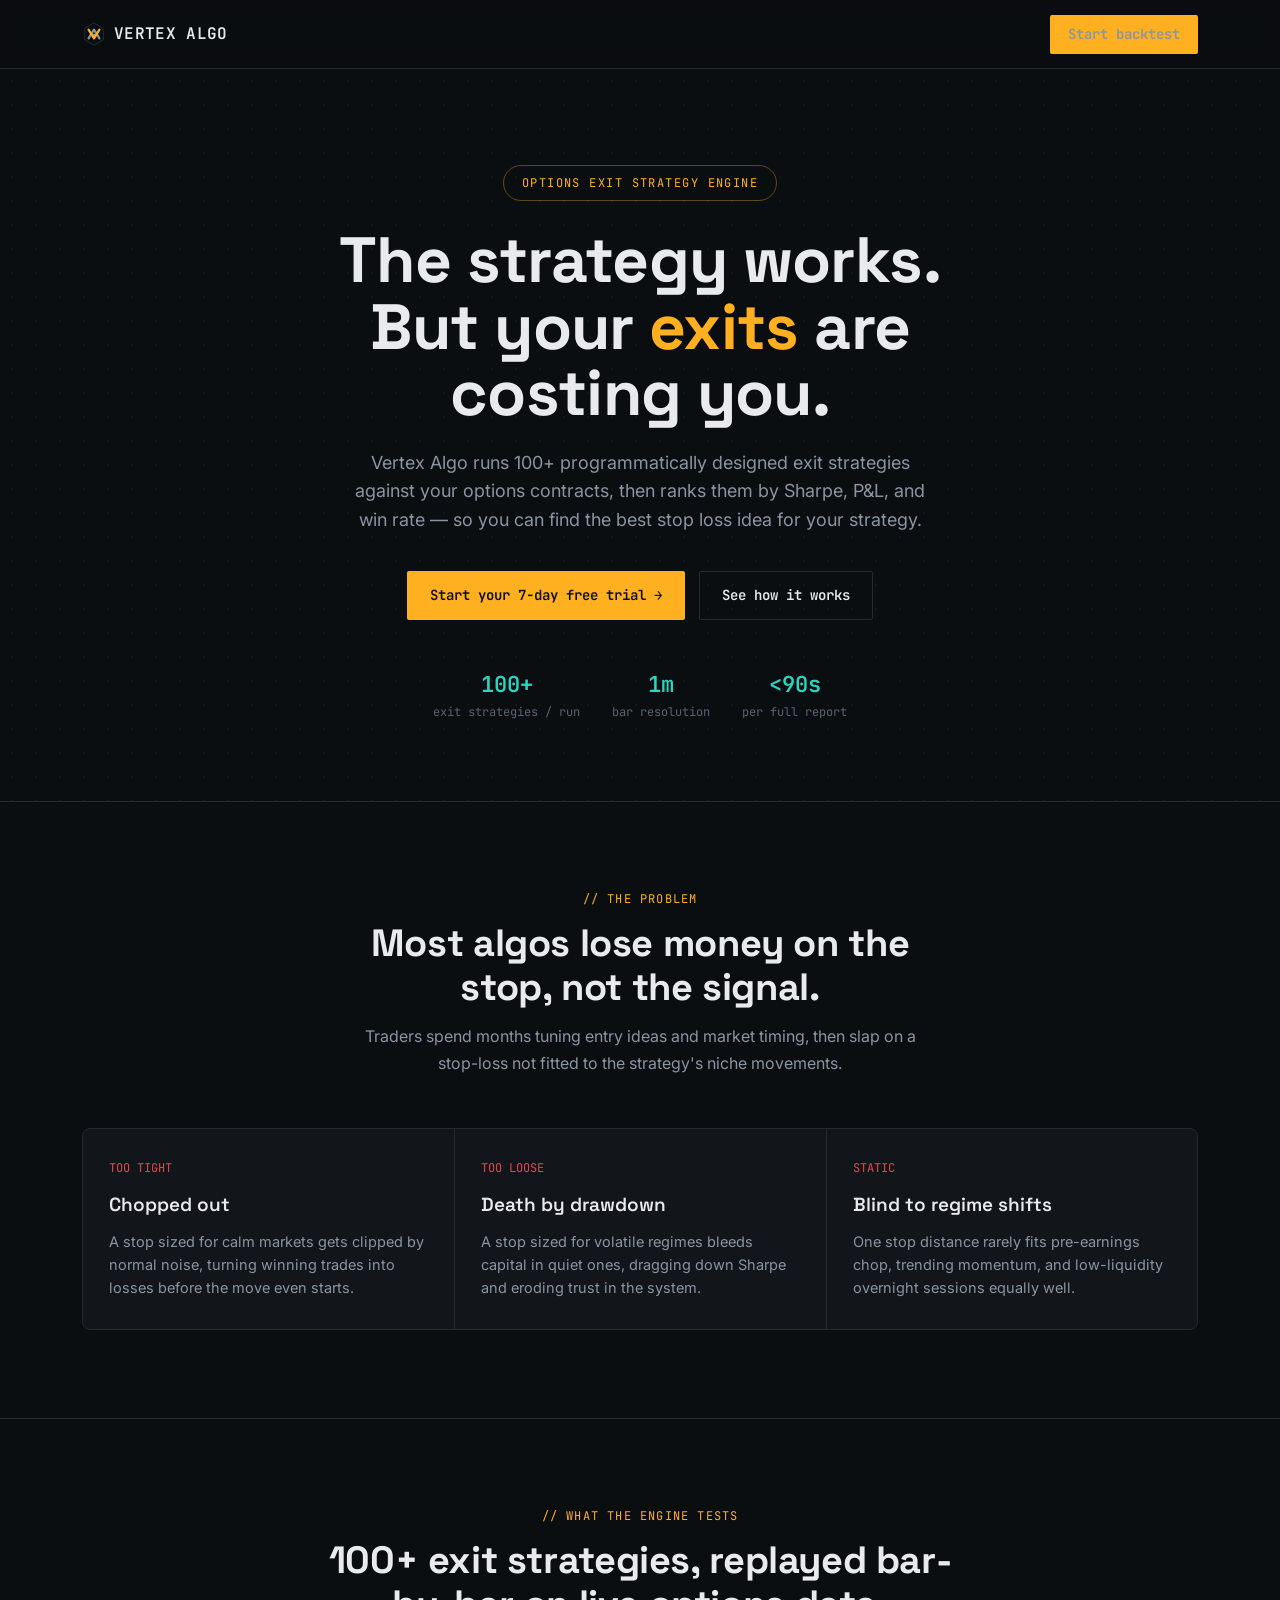
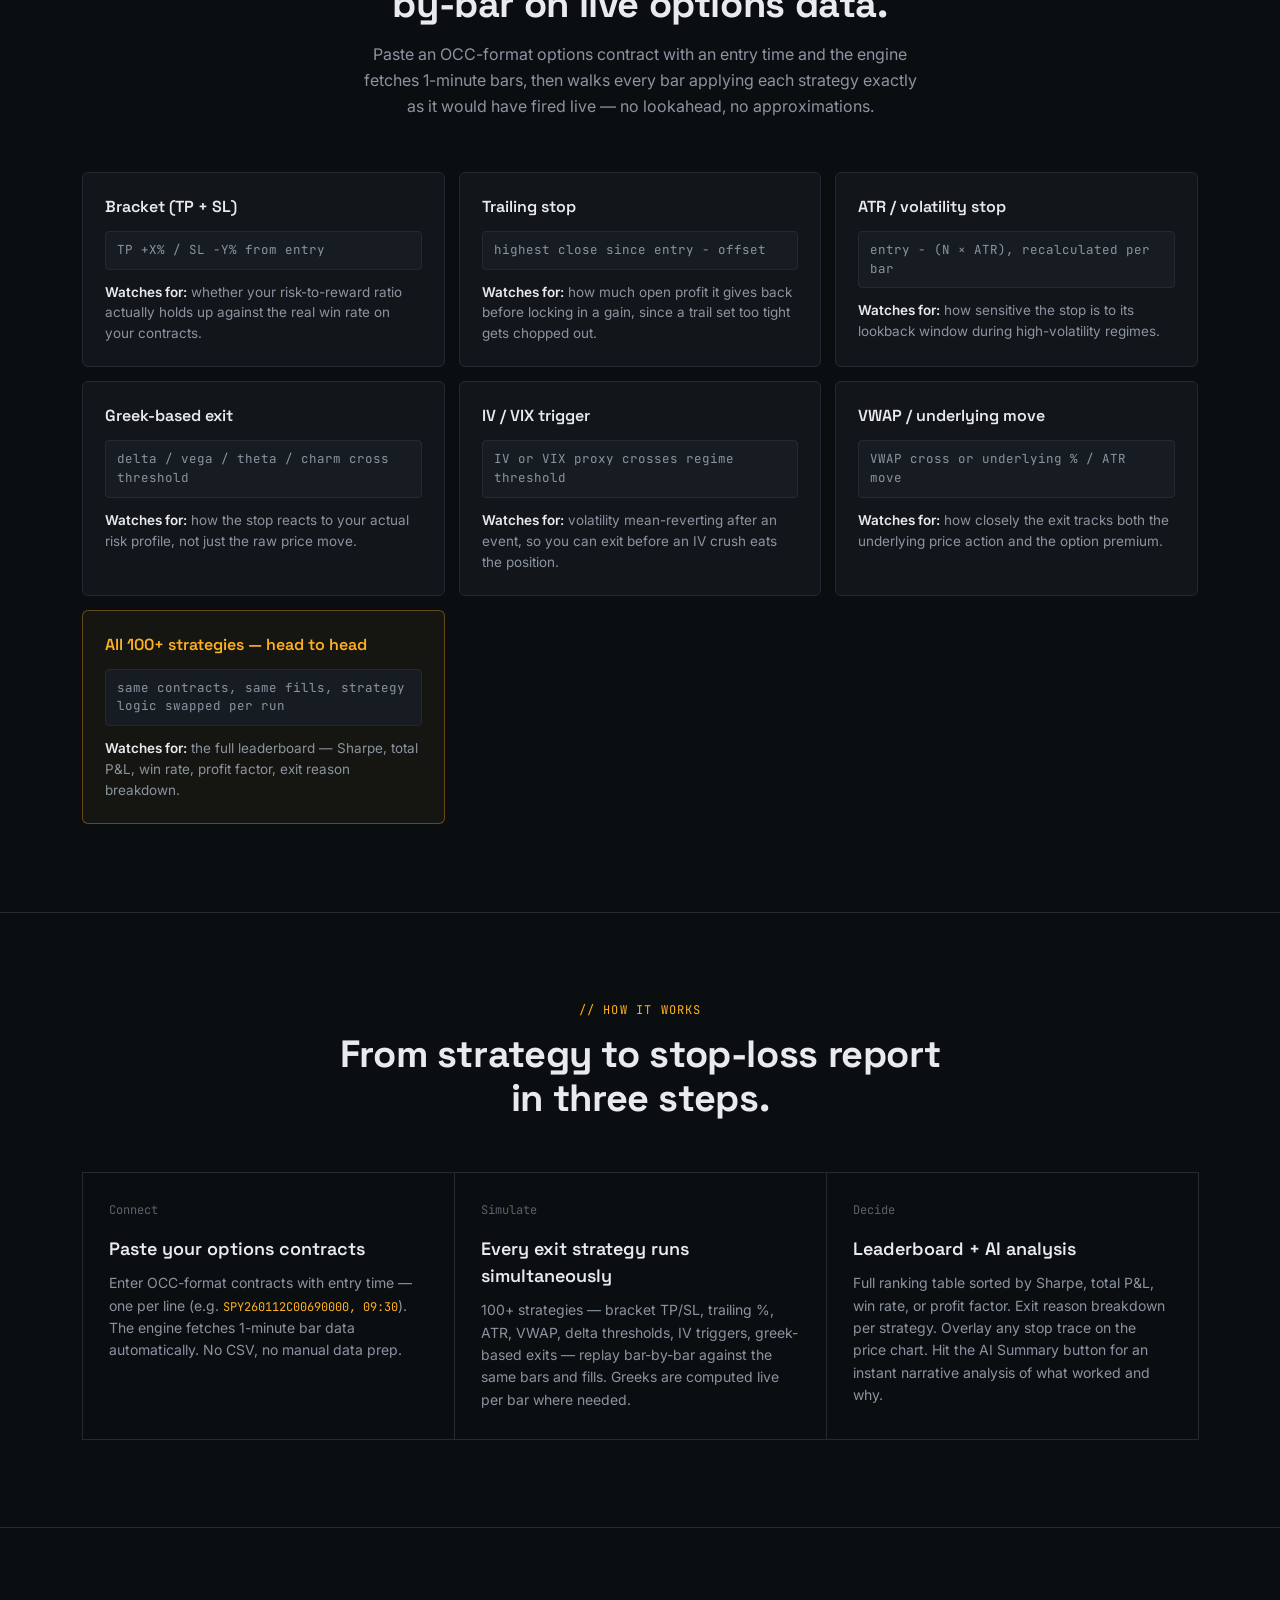
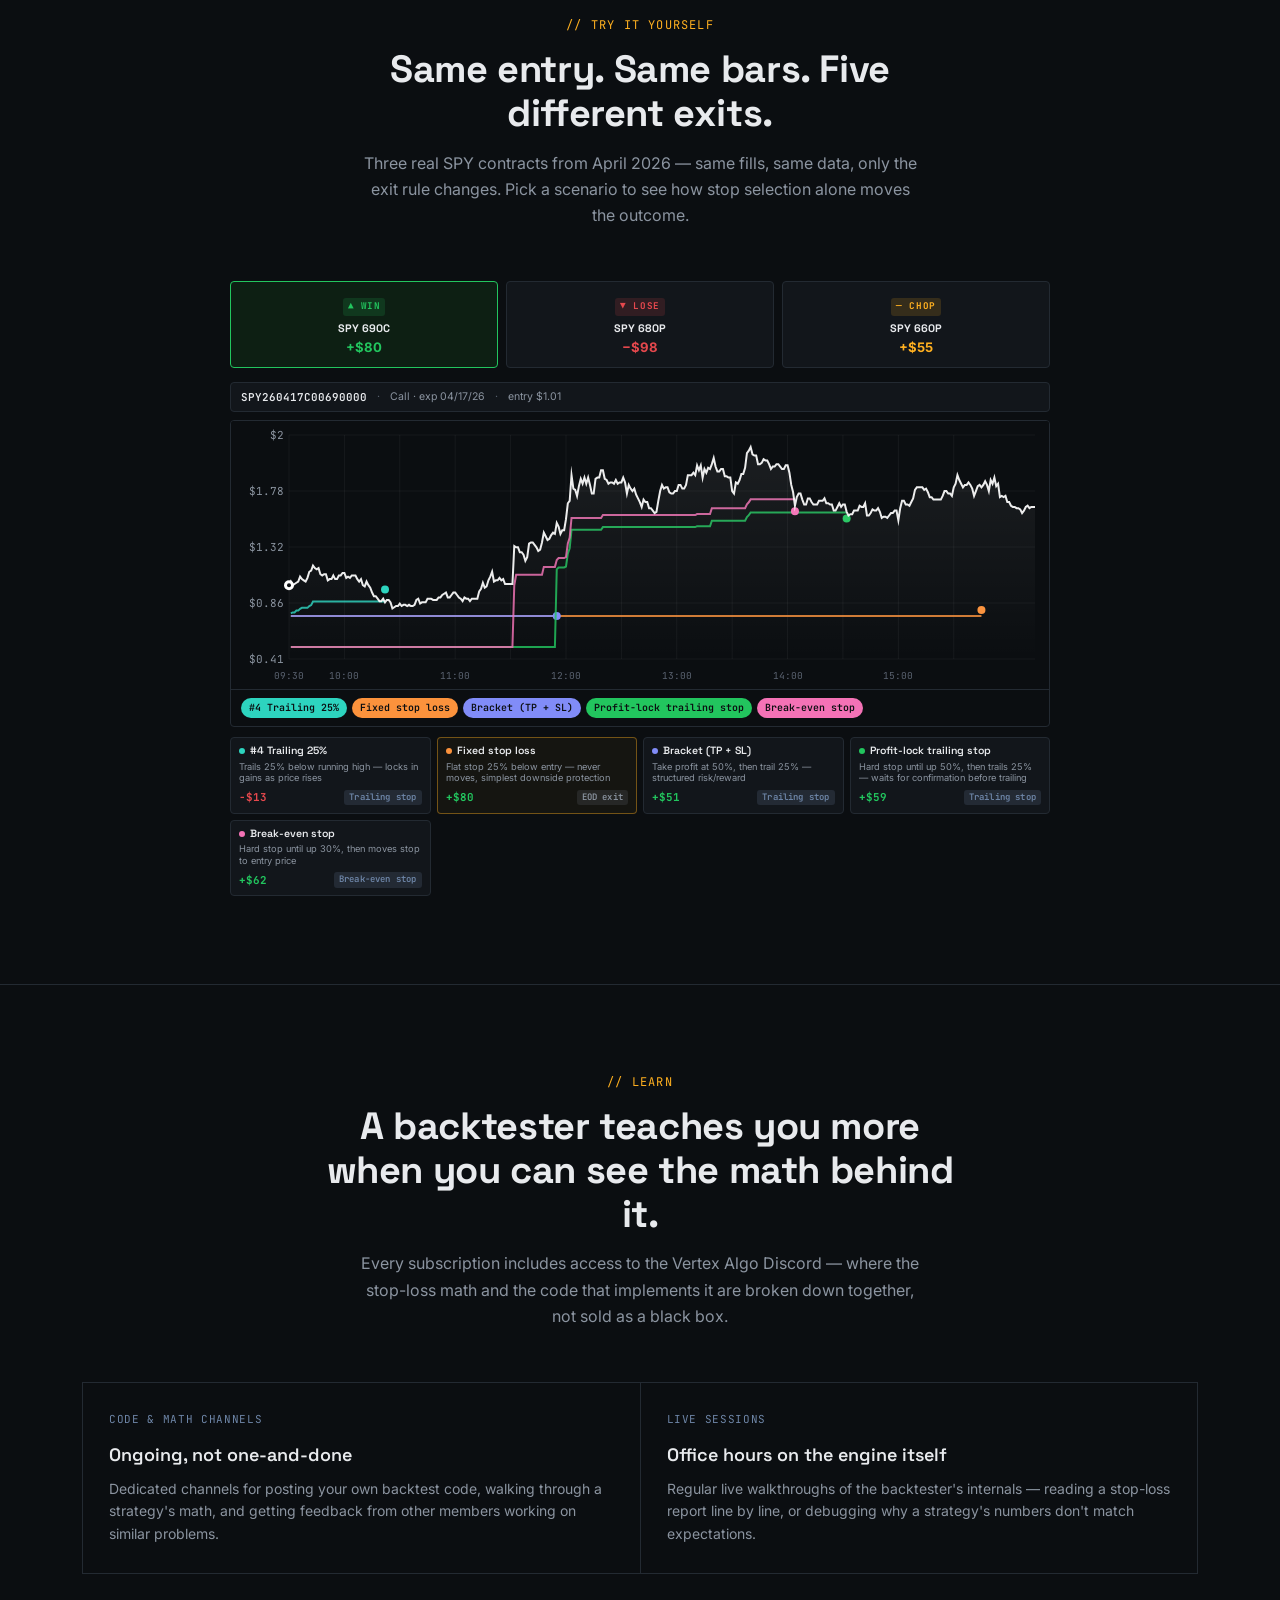
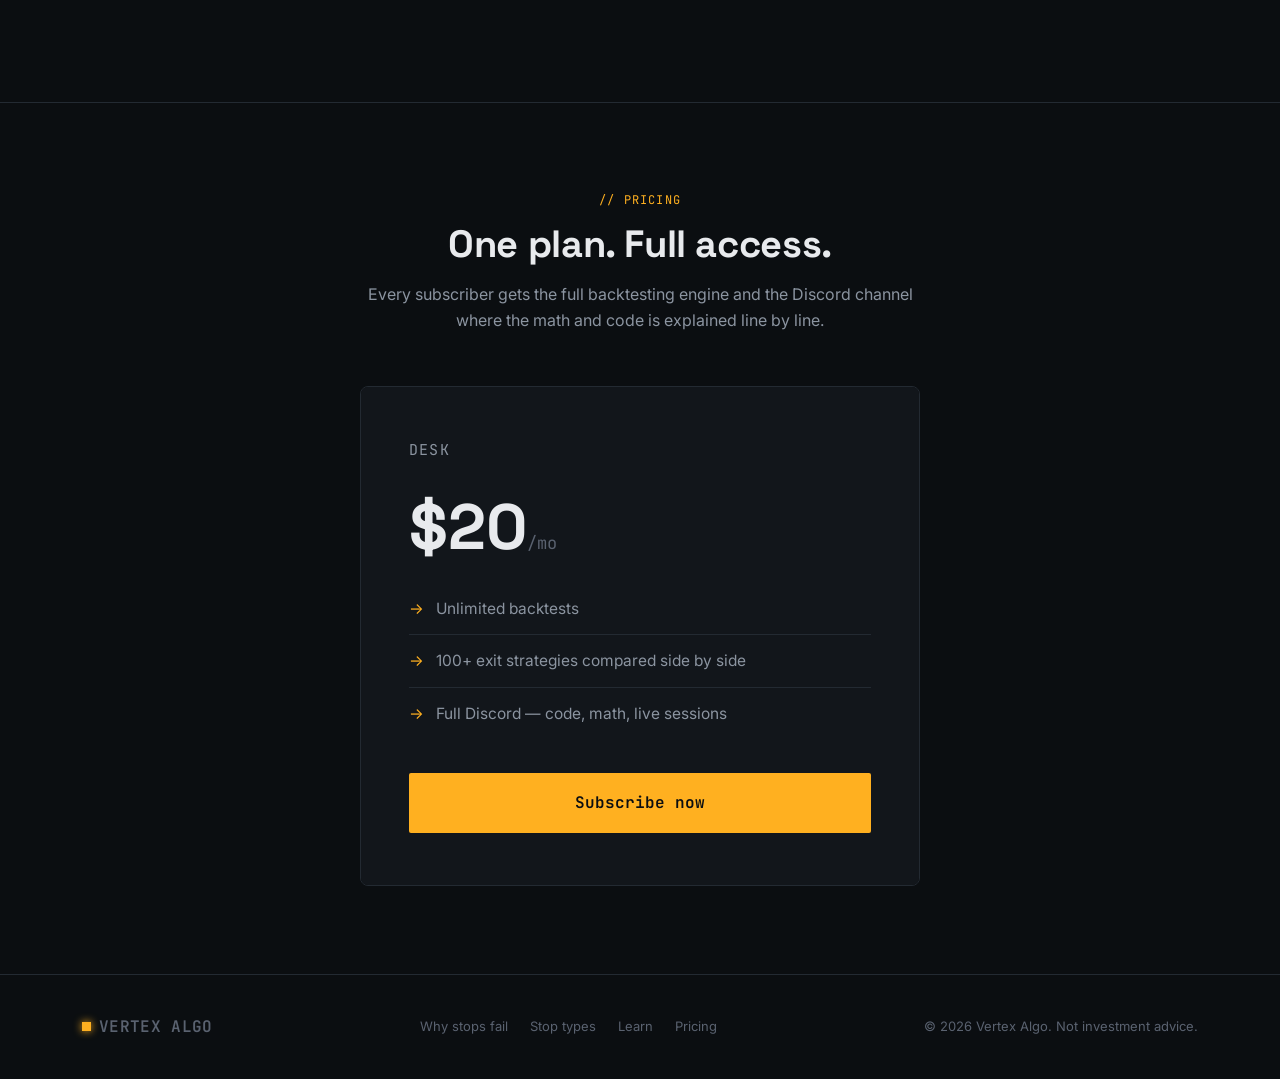
==== index.html @ 631be666 "Center hero and section heads, rework problem/stops/pricing to match new design Hero drops the side-" ====
<!DOCTYPE html>
<html lang="en">
<head>
<meta charset="UTF-8">
<meta name="viewport" content="width=device-width, initial-scale=1.0">
<title>Vertex Algo — Options exit strategy backtester</title>
<link rel="stylesheet" href="/product-page.css">
<link rel="stylesheet" href="/demo.css">
</head>
<body>

<div id="checkoutSuccessBanner"></div>

<nav>
  <div class="wrap">
    <div class="logo">
      <svg class="logo-mark" viewBox="0 0 220 220" xmlns="http://www.w3.org/2000/svg" aria-hidden="true">
        <polygon points="110,8 195,58 195,162 110,212 25,162 25,58" fill="none" stroke="var(--line)" stroke-width="10"/>
        <g stroke-linecap="round" stroke-linejoin="round" fill="none">
          <polyline points="60,150 110,70 160,150" stroke="var(--text-dim)" stroke-width="20"/>
          <line x1="82" y1="118" x2="138" y2="118" stroke="var(--text-dim)" stroke-width="20"/>
          <polyline points="60,70 110,150 160,70" stroke="var(--amber)" stroke-width="20"/>
        </g>
      </svg>
      VERTEX ALGO
    </div>
    <div class="nav-links">
      <a class="nav-cta" href="#pricing">Start backtest</a>
    </div>
  </div>
</nav>

<header class="hero">
  <div class="wrap hero-grid">
    <div class="eyebrow">Options exit strategy engine</div>
    <h1>The strategy works.<br>But your <em>exits</em> are costing you.</h1>
    <p class="hero-sub">Vertex Algo runs 100+ programmatically designed exit strategies against your options contracts, then ranks them by Sharpe, P&L, and win rate — so you can find the best stop loss idea for your strategy.</p>
    <div class="hero-actions">
      <a href="#pricing" class="btn btn-primary">Start your 7-day free trial →</a>
      <a href="#how" class="btn btn-ghost">See how it works</a>
    </div>
    <div class="hero-meta">
      <div><div class="num">100+</div><div class="lbl">exit strategies / run</div></div>
      <div><div class="num">1m</div><div class="lbl">bar resolution</div></div>
      <div><div class="num">&lt;90s</div><div class="lbl">per full report</div></div>
    </div>
  </div>
</header>

<section id="problem">
  <div class="wrap">
    <div class="section-head">
      <div class="section-tag">// The problem</div>
      <h2>Most algos lose money on the stop, not the signal.</h2>
      <p class="section-sub">Traders spend months tuning entry ideas and market timing, then slap on a stop-loss not fitted to the strategy's niche movements.</p>
    </div>
    <div class="problem-grid">
      <div class="problem-card">
        <div class="tag">TOO TIGHT</div>
        <h3>Chopped out</h3>
        <p>A stop sized for calm markets gets clipped by normal noise, turning winning trades into losses before the move even starts.</p>
      </div>
      <div class="problem-card">
        <div class="tag">TOO LOOSE</div>
        <h3>Death by drawdown</h3>
        <p>A stop sized for volatile regimes bleeds capital in quiet ones, dragging down Sharpe and eroding trust in the system.</p>
      </div>
      <div class="problem-card">
        <div class="tag">STATIC</div>
        <h3>Blind to regime shifts</h3>
        <p>One stop distance rarely fits pre-earnings chop, trending momentum, and low-liquidity overnight sessions equally well.</p>
      </div>
    </div>
  </div>
</section>

<section id="stops">
  <div class="wrap">
    <div class="section-head">
      <div class="section-tag">// What the engine tests</div>
      <h2>100+ exit strategies, replayed bar-by-bar on live options data.</h2>
      <p class="section-sub">Paste an OCC-format options contract with an entry time and the engine fetches 1-minute bars, then walks every bar applying each strategy exactly as it would have fired live — no lookahead, no approximations.</p>
    </div>

    <div class="stopfam-grid">
      <div class="stopfam-card">
        <div class="top"><h3>Bracket (TP + SL)</h3></div>
        <div class="formula">TP +X% / SL −Y% from entry</div>
        <p class="watch"><strong>Watches for:</strong> whether your risk-to-reward ratio actually holds up against the real win rate on your contracts.</p>
      </div>
      <div class="stopfam-card">
        <div class="top"><h3>Trailing stop</h3></div>
        <div class="formula">highest close since entry − offset</div>
        <p class="watch"><strong>Watches for:</strong> how much open profit it gives back before locking in a gain, since a trail set too tight gets chopped out.</p>
      </div>
      <div class="stopfam-card">
        <div class="top"><h3>ATR / volatility stop</h3></div>
        <div class="formula">entry − (N × ATR), recalculated per bar</div>
        <p class="watch"><strong>Watches for:</strong> how sensitive the stop is to its lookback window during high-volatility regimes.</p>
      </div>
      <div class="stopfam-card">
        <div class="top"><h3>Greek-based exit</h3></div>
        <div class="formula">delta / vega / theta / charm cross threshold</div>
        <p class="watch"><strong>Watches for:</strong> how the stop reacts to your actual risk profile, not just the raw price move.</p>
      </div>
      <div class="stopfam-card">
        <div class="top"><h3>IV / VIX trigger</h3></div>
        <div class="formula">IV or VIX proxy crosses regime threshold</div>
        <p class="watch"><strong>Watches for:</strong> volatility mean-reverting after an event, so you can exit before an IV crush eats the position.</p>
      </div>
      <div class="stopfam-card">
        <div class="top"><h3>VWAP / underlying move</h3></div>
        <div class="formula">VWAP cross or underlying % / ATR move</div>
        <p class="watch"><strong>Watches for:</strong> how closely the exit tracks both the underlying price action and the option premium.</p>
      </div>
      <div class="stopfam-card highlight">
        <div class="top"><h3>All 100+ strategies — head to head</h3></div>
        <div class="formula">same contracts, same fills, strategy logic swapped per run</div>
        <p class="watch"><strong>Watches for:</strong> the full leaderboard — Sharpe, total P&amp;L, win rate, profit factor, exit reason breakdown.</p>
      </div>
    </div>
  </div>
</section>

<section id="how">
  <div class="wrap">
    <div class="section-head">
      <div class="section-tag">// How it works</div>
      <h2>From strategy to stop-loss report in three steps.</h2>
    </div>
    <div class="flow">
      <div class="flow-step">
        <div class="idx">Connect</div>
        <h3>Paste your options contracts</h3>
        <p>Enter OCC-format contracts with entry time — one per line (e.g. <code style="font-family:var(--font-mono);font-size:12px;color:var(--amber)">SPY260112C00690000, 09:30</code>). The engine fetches 1-minute bar data automatically. No CSV, no manual data prep.</p>
      </div>
      <div class="flow-step">
        <div class="idx">Simulate</div>
        <h3>Every exit strategy runs simultaneously</h3>
        <p>100+ strategies — bracket TP/SL, trailing %, ATR, VWAP, delta thresholds, IV triggers, greek-based exits — replay bar-by-bar against the same bars and fills. Greeks are computed live per bar where needed.</p>
      </div>
      <div class="flow-step">
        <div class="idx">Decide</div>
        <h3>Leaderboard + AI analysis</h3>
        <p>Full ranking table sorted by Sharpe, total P&L, win rate, or profit factor. Exit reason breakdown per strategy. Overlay any stop trace on the price chart. Hit the AI Summary button for an instant narrative analysis of what worked and why.</p>
      </div>
    </div>
  </div>
</section>

<section id="proof">
  <div class="wrap">
    <div class="section-head">
      <div class="section-tag">// Try it yourself</div>
      <h2>Same entry. Same bars. Five different exits.</h2>
      <p class="section-sub">Three real SPY contracts from April 2026 — same fills, same data, only the exit rule changes. Pick a scenario to see how stop selection alone moves the outcome.</p>
    </div>

    <div class="tool-demo">
      <div class="sc-row">
        <div class="sc-card win active" onclick="setScenario('win')" id="sc_win">
          <div class="sc-badge win">▲ WIN</div>
          <div class="sc-ticker">SPY 690C</div>
          <div class="sc-pnl win">+$80</div>
        </div>
        <div class="sc-card lose" onclick="setScenario('lose')" id="sc_lose">
          <div class="sc-badge lose">▼ LOSE</div>
          <div class="sc-ticker">SPY 680P</div>
          <div class="sc-pnl lose">−$98</div>
        </div>
        <div class="sc-card chop" onclick="setScenario('chop')" id="sc_chop">
          <div class="sc-badge chop">─ CHOP</div>
          <div class="sc-ticker">SPY 660P</div>
          <div class="sc-pnl chop">+$55</div>
        </div>
      </div>

      <div class="contract-meta" id="contractMeta"></div>

      <div class="chart-wrapper">
        <canvas id="demoChart" height="200"></canvas>
        <div class="strat-toggles" id="stratToggles"></div>
      </div>

      <div class="strat-table" id="stratTable"></div>
    </div>
  </div>
</section>

<section id="learn">
  <div class="wrap">
    <div class="section-head">
      <div class="section-tag">// Learn</div>
      <h2>A backtester teaches you more when you can see the math behind it.</h2>
      <p class="section-sub">Every subscription includes access to the Vertex Algo Discord — where the stop-loss math and the code that implements it are broken down together, not sold as a black box.</p>
    </div>

    <div class="learn-grid">
      <div class="learn-card">
        <div class="tag">Code &amp; math channels</div>
        <h3>Ongoing, not one-and-done</h3>
        <p>Dedicated channels for posting your own backtest code, walking through a strategy's math, and getting feedback from other members working on similar problems.</p>
      </div>
      <div class="learn-card">
        <div class="tag">Live sessions</div>
        <h3>Office hours on the engine itself</h3>
        <p>Regular live walkthroughs of the backtester's internals — reading a stop-loss report line by line, or debugging why a strategy's numbers don't match expectations.</p>
      </div>
    </div>
  </div>
</section>

<section id="pricing">
  <div class="wrap">
    <div class="section-head">
      <div class="section-tag">// Pricing</div>
      <h2>One plan. Full access.</h2>
      <p class="section-sub">Every subscriber gets the full backtesting engine and the Discord channel where the math and code is explained line by line.</p>
    </div>
    <div class="pricing-grid">
      <div class="plan">
        <div class="plan-name">Desk</div>
        <div class="plan-price">$20<span>/mo</span></div>
        <ul class="plan-features">
          <li>Unlimited backtests</li>
          <li>100+ exit strategies compared side by side</li>
          <li>Full Discord — code, math, live sessions</li>
        </ul>
        <a href="#" class="btn btn-primary" onclick="startCheckout('desk', this); return false;">Subscribe now</a>
      </div>
    </div>
  </div>
</section>

<footer>
  <div class="wrap">
    <div class="logo"><span class="mark"></span>VERTEX ALGO</div>
    <div class="foot-links">
      <a href="#problem">Why stops fail</a>
      <a href="#stops">Stop types</a>
      <a href="#learn">Learn</a>
      <a href="#pricing">Pricing</a>
    </div>
    <div>© 2026 Vertex Algo. Not investment advice.</div>
  </div>
</footer>

<script src="/demo.js"></script>
<script src="/checkout.js"></script>
</body>
</html>
---- product-page.css ----
@import url('https://fonts.googleapis.com/css2?family=Space+Grotesk:wght@400;500;600;700&family=JetBrains+Mono:wght@400;500;600&family=Inter:wght@400;500;600&display=swap');

  :root{
    --ink:#0B0E11;
    --panel:#12161B;
    --panel-2:#171C22;
    --line:#232A32;
    --amber:#FFB020;
    --amber-dim:#7A5A1C;
    --teal:#2dd4bf;
    --red:#E5484D;
    --blue:#6E86A8;
    --text:#E8EAED;
    --text-dim:#8B94A0;
    --text-faint:#5A6270;
    --font-display:'Space Grotesk', sans-serif;
    --font-body:'Inter', sans-serif;
    --font-mono:'JetBrains Mono', monospace;
  }

  *{margin:0;padding:0;box-sizing:border-box;}

  html{scroll-behavior:smooth;}

  body{
    background:var(--ink);
    color:var(--text);
    font-family:var(--font-body);
    line-height:1.5;
    -webkit-font-smoothing:antialiased;
  }

  @media (prefers-reduced-motion: reduce){
    *{animation-duration:0.01ms !important; animation-iteration-count:1 !important; transition-duration:0.01ms !important; scroll-behavior:auto !important;}
  }

  a{color:inherit;text-decoration:none;}

  .wrap{max-width:1180px;margin:0 auto;padding:0 32px;}

  ::selection{background:var(--amber);color:var(--ink);}

  :focus-visible{outline:2px solid var(--amber);outline-offset:3px;}

  /* ---------- NAV ---------- */
  nav{
    position:sticky;top:0;z-index:50;
    background:rgba(11,14,17,0.85);
    backdrop-filter:blur(10px);
    border-bottom:1px solid var(--line);
  }
  nav .wrap{
    display:flex;align-items:center;justify-content:space-between;
    height:68px;
  }
  .logo{
    font-family:var(--font-mono);
    font-weight:600;
    font-size:16px;
    letter-spacing:0.02em;
    display:flex;align-items:center;gap:8px;
  }
  .logo .mark{
    width:9px;height:9px;background:var(--amber);
    box-shadow:0 0 8px var(--amber);
    display:inline-block;
  }
  .logo-mark{width:24px;height:24px;flex:none;display:block;}
  .nav-links{display:flex;gap:36px;align-items:center;}
  .nav-links a{
    font-size:14px;color:var(--text-dim);
    transition:color .15s ease;
  }
  .nav-links a:hover{color:var(--text);}
  .nav-cta{
    font-family:var(--font-mono);
    font-size:13px;
    color:var(--ink);
    background:var(--amber);
    padding:9px 18px;
    border-radius:2px;
    font-weight:600;
    transition:filter .15s ease;
  }
  .nav-cta:hover{filter:brightness(1.1);}
  .nav-toggle{display:none;}

  @media (max-width:820px){
    .nav-links a:not(.nav-cta){display:none;}
  }

  /* ---------- HERO ---------- */
  header.hero{
    padding:96px 0 80px;
    border-bottom:1px solid var(--line);
    position:relative;
    overflow:hidden;
    text-align:center;
    background-image:radial-gradient(rgba(255,255,255,0.035) 1px, transparent 1px);
    background-size:24px 24px;
  }
  .hero-grid{
    max-width:760px;
    margin:0 auto;
  }
  .eyebrow{
    font-family:var(--font-mono);
    font-size:12px;
    color:var(--amber);
    letter-spacing:0.12em;
    text-transform:uppercase;
    display:inline-flex;align-items:center;
    border:1px solid rgba(255,176,32,.35);
    border-radius:20px;
    padding:8px 18px;
    margin-bottom:26px;
  }
  h1{
    font-family:var(--font-display);
    font-weight:700;
    font-size:clamp(36px, 5.4vw, 64px);
    line-height:1.04;
    letter-spacing:-0.01em;
  }
  h1 em{
    font-style:normal;
    color:var(--amber);
  }
  .hero-sub{
    margin-top:22px;
    font-size:18px;
    color:var(--text-dim);
    max-width:52ch;
    line-height:1.6;
    margin-left:auto;margin-right:auto;
  }
  .hero-actions{
    margin-top:36px;
    display:flex;gap:14px;flex-wrap:wrap;
    justify-content:center;
  }
  .btn{
    font-family:var(--font-mono);
    font-size:14px;
    font-weight:600;
    padding:13px 22px;
    border-radius:2px;
    display:inline-flex;align-items:center;gap:8px;
    transition:all .15s ease;
    border:1px solid transparent;
  }
  .btn-primary{background:var(--amber);color:var(--ink);}
  .btn-primary:hover{filter:brightness(1.1);transform:translateY(-1px);}
  .btn-ghost{border-color:var(--line);color:var(--text);}
  .btn-ghost:hover{border-color:var(--text-faint);background:var(--panel);}

  .hero-meta{
    margin-top:48px;
    display:flex;gap:32px;flex-wrap:wrap;
    justify-content:center;
  }
  .hero-meta div{
    font-family:var(--font-mono);
  }
  .hero-meta .num{
    font-size:22px;font-weight:600;color:var(--teal);
  }
  .hero-meta .lbl{
    font-size:12px;color:var(--text-faint);margin-top:2px;
  }

  /* ---------- SECTION SCAFFOLD ---------- */
  section{padding:88px 0;border-bottom:1px solid var(--line);}
  .section-head{max-width:640px;margin:0 auto 52px;text-align:center;}
  .section-tag{
    font-family:var(--font-mono);font-size:12px;color:var(--amber);
    letter-spacing:0.1em;text-transform:uppercase;margin-bottom:14px;
  }
  h2{
    font-family:var(--font-display);
    font-size:clamp(26px,3.4vw,38px);
    font-weight:700;
    line-height:1.15;
    letter-spacing:-0.01em;
  }
  .section-sub{
    margin:14px auto 0;color:var(--text-dim);font-size:16px;line-height:1.65;max-width:56ch;
  }

  /* ---------- PROBLEM ---------- */
  .problem-grid{
    display:grid;grid-template-columns:1fr;
    border:1px solid var(--line);
    border-radius:8px;
    overflow:hidden;
    background:var(--panel);
  }
  @media(min-width:760px){.problem-grid{grid-template-columns:repeat(3,1fr);}}
  .problem-card{
    padding:30px 26px;
    border-top:1px solid var(--line);
  }
  .problem-card:first-child{border-top:none;}
  @media(min-width:760px){
    .problem-card{border-top:none;border-left:1px solid var(--line);}
    .problem-card:first-child{border-left:none;}
  }
  .problem-card .tag{
    font-family:var(--font-mono);font-size:12px;color:var(--red);margin-bottom:14px;
  }
  .problem-card h3{
    font-family:var(--font-display);font-size:19px;font-weight:600;margin-bottom:10px;
  }
  .problem-card p{color:var(--text-dim);font-size:14.5px;line-height:1.6;}

  /* ---------- STOP TYPES TABLE ---------- */
  .stop-table{
    border:1px solid var(--line);
    border-radius:4px;
    overflow:hidden;
    background:var(--panel);
  }
  .stop-row{
    display:grid;
    grid-template-columns:1.3fr 1fr 1fr 1fr;
    border-bottom:1px solid var(--line);
  }
  .stop-row:last-child{border-bottom:none;}
  .stop-row.head{
    background:var(--panel-2);
    font-family:var(--font-mono);
    font-size:11.5px;
    color:var(--text-faint);
    text-transform:uppercase;letter-spacing:0.06em;
  }
  .stop-row div{
    padding:18px 20px;
    font-size:14px;
    border-right:1px solid var(--line);
  }
  .stop-row div:last-child{border-right:none;}
  .stop-row.head div{padding:12px 20px;}
  .stop-row .name{
    font-weight:600;font-family:var(--font-display);font-size:15px;
    display:flex;align-items:center;gap:10px;
  }
  .stop-row .name .dot{width:7px;height:7px;flex:none;}
  .stop-row .val{color:var(--text-dim);font-family:var(--font-mono);font-size:13px;}
  .stop-row.highlight{background:rgba(255,176,32,0.045);}
  .stop-row.highlight .name{color:var(--amber);}
  .stop-row.highlight .name .dot{background:var(--amber);box-shadow:0 0 6px var(--amber);}

  @media(max-width:760px){
    .stop-row{grid-template-columns:1fr;}
    .stop-row div{border-right:none;border-bottom:1px solid var(--line);}
    .stop-row div:last-child{border-bottom:none;}
    .stop-row.head{display:none;}
    .stop-row div::before{
      content:attr(data-label);
      display:block;font-family:var(--font-mono);font-size:10.5px;
      color:var(--text-faint);margin-bottom:4px;text-transform:uppercase;
    }
  }

  /* ---------- STOP TYPES (card grid) ---------- */
  .stopfam-grid{display:grid;grid-template-columns:1fr;gap:14px;}
  @media(min-width:700px){.stopfam-grid{grid-template-columns:repeat(2,1fr);}}
  @media(min-width:1040px){.stopfam-grid{grid-template-columns:repeat(3,1fr);}}
  .stopfam-card{background:var(--panel);border:1px solid var(--line);border-radius:6px;padding:22px;}
  .stopfam-card.highlight{border-color:rgba(255,176,32,.35);background:rgba(255,176,32,.045);}
  .stopfam-card .top{margin-bottom:12px;}
  .stopfam-card h3{font-family:var(--font-display);font-size:16px;font-weight:600;}
  .stopfam-card .formula{font-family:var(--font-mono);font-size:12.5px;color:var(--text-dim);background:var(--panel-2);border:1px solid var(--line);border-radius:4px;padding:9px 11px;margin-bottom:12px;}
  .stopfam-card .watch{font-size:13.5px;color:var(--text-dim);line-height:1.55;}
  .stopfam-card .watch strong{color:var(--text);font-weight:600;}
  .stopfam-card.highlight h3{color:var(--amber);}

  /* ---------- HOW IT WORKS ---------- */
  .flow{
    display:grid;grid-template-columns:1fr;gap:0;
  }
  @media(min-width:860px){.flow{grid-template-columns:repeat(3,1fr);}}
  .flow-step{
    padding:28px 26px;
    border:1px solid var(--line);
    margin-bottom:-1px;margin-right:-1px;
    position:relative;
  }
  .flow-step .idx{
    font-family:var(--font-mono);font-size:12px;color:var(--text-faint);margin-bottom:16px;
  }
  .flow-step h3{
    font-family:var(--font-display);font-size:18px;font-weight:600;margin-bottom:10px;
  }
  .flow-step p{color:var(--text-dim);font-size:14px;line-height:1.6;}

  /* ---------- PROOF ---------- */
  #proof .tool-demo{margin-left:auto;margin-right:auto;}

  /* ---------- TERMINAL / PROOF ---------- */
  .terminal{
    background:var(--panel);
    border:1px solid var(--line);
    border-radius:4px;
    font-family:var(--font-mono);
    overflow:hidden;
  }
  .terminal-bar{
    background:var(--panel-2);
    padding:10px 16px;
    display:flex;align-items:center;gap:8px;
    border-bottom:1px solid var(--line);
    font-size:12px;color:var(--text-faint);
  }
  .terminal-bar .dots{display:flex;gap:6px;margin-right:8px;}
  .terminal-bar .dots span{width:8px;height:8px;border-radius:50%;background:var(--text-faint);opacity:.5;}
  .terminal-body{padding:24px;}
  .metric-grid{
    display:grid;grid-template-columns:repeat(2,1fr);gap:20px 32px;
  }
  @media(min-width:640px){.metric-grid{grid-template-columns:repeat(4,1fr);}}
  .metric{border-left:2px solid var(--line);padding-left:14px;}
  .metric.good{border-left-color:var(--amber);}
  .metric .m-label{font-size:11px;color:var(--text-faint);text-transform:uppercase;letter-spacing:0.06em;}
  .metric .m-val{font-size:22px;color:var(--text);margin-top:6px;font-weight:600;}
  .metric.good .m-val{color:var(--amber);}
  .metric .m-delta{font-size:12px;color:var(--text-dim);margin-top:4px;}

  /* ---------- LEARN / DISCORD ---------- */
  .learn-grid{
    display:grid;grid-template-columns:1fr;gap:1px;
    background:var(--line);border:1px solid var(--line);
    margin-bottom:40px;
  }
  @media(min-width:820px){.learn-grid{grid-template-columns:repeat(2,1fr);}}
  .learn-card{background:var(--ink);padding:28px 26px;}
  .learn-card .tag{
    font-family:var(--font-mono);font-size:11px;color:var(--blue);
    letter-spacing:0.06em;text-transform:uppercase;margin-bottom:14px;
  }
  .learn-card h3{font-family:var(--font-display);font-size:18px;font-weight:600;margin-bottom:10px;}
  .learn-card p{color:var(--text-dim);font-size:14px;line-height:1.6;}

  /* ---------- PRICING ---------- */

  .pricing-grid{
    display:grid;grid-template-columns:1fr;
    max-width:560px;margin:0 auto;
    border:1px solid var(--line);border-radius:8px;overflow:hidden;
  }
  .plan{
    background:var(--panel);padding:52px 48px;display:flex;flex-direction:column;
  }
  .plan-name{font-family:var(--font-mono);font-size:15px;color:var(--text-dim);text-transform:uppercase;letter-spacing:0.08em;}
  .plan-price{
    font-family:var(--font-display);font-size:64px;font-weight:700;margin:18px 0 8px;
  }
  .plan-price span{font-size:17px;color:var(--text-faint);font-family:var(--font-mono);font-weight:400;}
  .plan-features{list-style:none;margin-bottom:34px;flex:1;}
  .plan-features li{
    font-size:15.5px;color:var(--text-dim);padding:14px 0;border-top:1px solid var(--line);
    display:flex;gap:12px;
  }
  .plan-features li::before{content:'→';color:var(--amber);flex:none;}
  .plan-features li:first-child{border-top:none;}
  .plan .btn{justify-content:center;width:100%;font-size:16px;padding:17px 22px;}

  @media(max-width:600px){
    .plan{padding:40px 28px;}
    .plan-price{font-size:52px;}
  }

  footer{padding:40px 0;}
  footer .wrap{
    display:flex;flex-direction:column;gap:18px;
    font-size:13px;color:var(--text-faint);
  }
  @media(min-width:700px){
    footer .wrap{flex-direction:row;justify-content:space-between;align-items:center;}
  }
  footer .foot-links{display:flex;gap:22px;}
  footer .foot-links a:hover{color:var(--text-dim);}

  /* ---------- PHONE (iPhone-width) CENTERING ---------- */
  @media(max-width:480px){
    nav .wrap{justify-content:center;gap:24px;}

    .problem-card,.learn-card,.flow-step{text-align:center;}

    .plan{text-align:center;align-items:center;}
    .plan-features{align-self:stretch;text-align:left;}

    footer .wrap{align-items:center;text-align:center;}
    footer .foot-links{justify-content:center;}
  }
---- demo.css ----
/* ---------- LIVE DEMO (scoped under .tool-demo) ---------- */
.tool-demo{width:100%;max-width:820px;font-family:var(--font-body);}

.tool-demo .sc-row{display:grid;grid-template-columns:repeat(3,1fr);gap:8px;margin-bottom:14px}
.tool-demo .sc-card{background:var(--panel);border:1.5px solid var(--line);border-radius:4px;padding:9px 6px;cursor:pointer;transition:border-color .18s,background .18s;text-align:center;user-select:none}
.tool-demo .sc-card:hover{background:var(--panel-2)}
.tool-demo .sc-card.active.win{border-color:#22c55e;background:#0d1f13}
.tool-demo .sc-card.active.lose{border-color:var(--red);background:#1f1213}
.tool-demo .sc-card.active.chop{border-color:var(--amber);background:#1f1a0c}
.tool-demo .sc-badge{font-family:var(--font-mono);font-size:.58rem;font-weight:700;letter-spacing:.06em;padding:2px 5px;border-radius:3px;display:inline-block;margin-bottom:4px}
.tool-demo .sc-badge.win{background:rgba(34,197,94,.15);color:#22c55e}
.tool-demo .sc-badge.lose{background:rgba(229,72,77,.15);color:var(--red)}
.tool-demo .sc-badge.chop{background:rgba(255,176,32,.15);color:var(--amber)}
.tool-demo .sc-ticker{font-family:var(--font-display);font-size:.68rem;font-weight:700;color:var(--text);margin-bottom:2px;white-space:nowrap}
.tool-demo .sc-pnl{font-size:.82rem;font-weight:700}
.tool-demo .sc-pnl.win{color:#22c55e}.tool-demo .sc-pnl.lose{color:var(--red)}.tool-demo .sc-pnl.chop{color:var(--amber)}
.tool-demo .sc-tagline{display:none}

.tool-demo .contract-meta{display:flex;flex-wrap:wrap;gap:3px 10px;align-items:center;margin-bottom:8px;padding:6px 10px;background:var(--panel);border:1px solid var(--line);border-radius:4px;font-size:.66rem;color:var(--text-dim)}
.tool-demo .meta-occ{font-weight:600;color:var(--text);font-size:.68rem;font-family:var(--font-mono)}
.tool-demo .meta-sep{color:var(--text-faint)}
.tool-demo .meta-insight{display:none}

.tool-demo .chart-wrapper{background:var(--ink);border:1px solid var(--line);border-radius:4px;overflow:hidden;margin-bottom:10px}
.tool-demo canvas#demoChart{display:block;width:100%}
.tool-demo .strat-toggles{display:flex;flex-wrap:wrap;gap:5px;padding:8px 10px;border-top:1px solid var(--line)}
.tool-demo .strat-toggle{font-family:var(--font-mono);padding:2px 8px;border-radius:20px;border:1.5px solid var(--c);background:transparent;color:var(--c);font-size:.62rem;font-weight:600;cursor:pointer;transition:background .15s,color .15s;line-height:1.6}
.tool-demo .strat-toggle.active{background:var(--c);color:var(--ink)}
.tool-demo .strat-toggle:not(.active):hover{opacity:.75}

.tool-demo .strat-table{display:grid;grid-template-columns:repeat(2,1fr);gap:6px}
.tool-demo .strat-row{background:var(--panel);border:1px solid var(--line);border-radius:4px;padding:7px 8px;transition:border-color .15s}
.tool-demo .strat-row.best{border-color:rgba(255,176,32,.4);background:rgba(255,176,32,.045)}
.tool-demo .stop-head{display:flex;align-items:center;gap:5px;margin-bottom:3px}
.tool-demo .sdot{width:6px;height:6px;border-radius:50%;flex-shrink:0}
.tool-demo .sname{font-family:var(--font-display);font-size:.66rem;font-weight:600;color:var(--text);line-height:1.2}
.tool-demo .sdesc{font-size:.58rem;color:var(--text-dim);line-height:1.28;display:-webkit-box;-webkit-line-clamp:2;-webkit-box-orient:vertical;overflow:hidden;margin-bottom:5px}
.tool-demo .sright{display:flex;align-items:center;justify-content:space-between;gap:6px}
.tool-demo .spnl{font-family:var(--font-mono);font-size:.68rem;font-weight:700;white-space:nowrap}
.tool-demo .spnl.pos{color:#22c55e}.tool-demo .spnl.neg{color:var(--red)}.tool-demo .spnl.zero{color:var(--text-faint)}
.tool-demo .sexit-badge{font-family:var(--font-mono);display:inline-block;padding:1px 5px;border-radius:3px;font-size:.56rem;font-weight:600;letter-spacing:.02em;white-space:nowrap}
.tool-demo .sexit-badge.eod{background:rgba(139,148,160,.14);color:var(--text-dim)}
.tool-demo .sexit-badge.trailing_stop,.tool-demo .sexit-badge.break_even_stop{background:rgba(110,134,168,.18);color:var(--blue)}
.tool-demo .sexit-badge.hard_stop{background:rgba(229,72,77,.14);color:var(--red)}
.tool-demo .sexit-badge.profit_target{background:rgba(34,197,94,.14);color:#22c55e}

@media(min-width:640px){
  .tool-demo .strat-table{grid-template-columns:repeat(4,1fr)}
}

@media(max-width:540px){
  .tool-demo .strat-table{grid-template-columns:repeat(2,1fr)}
}
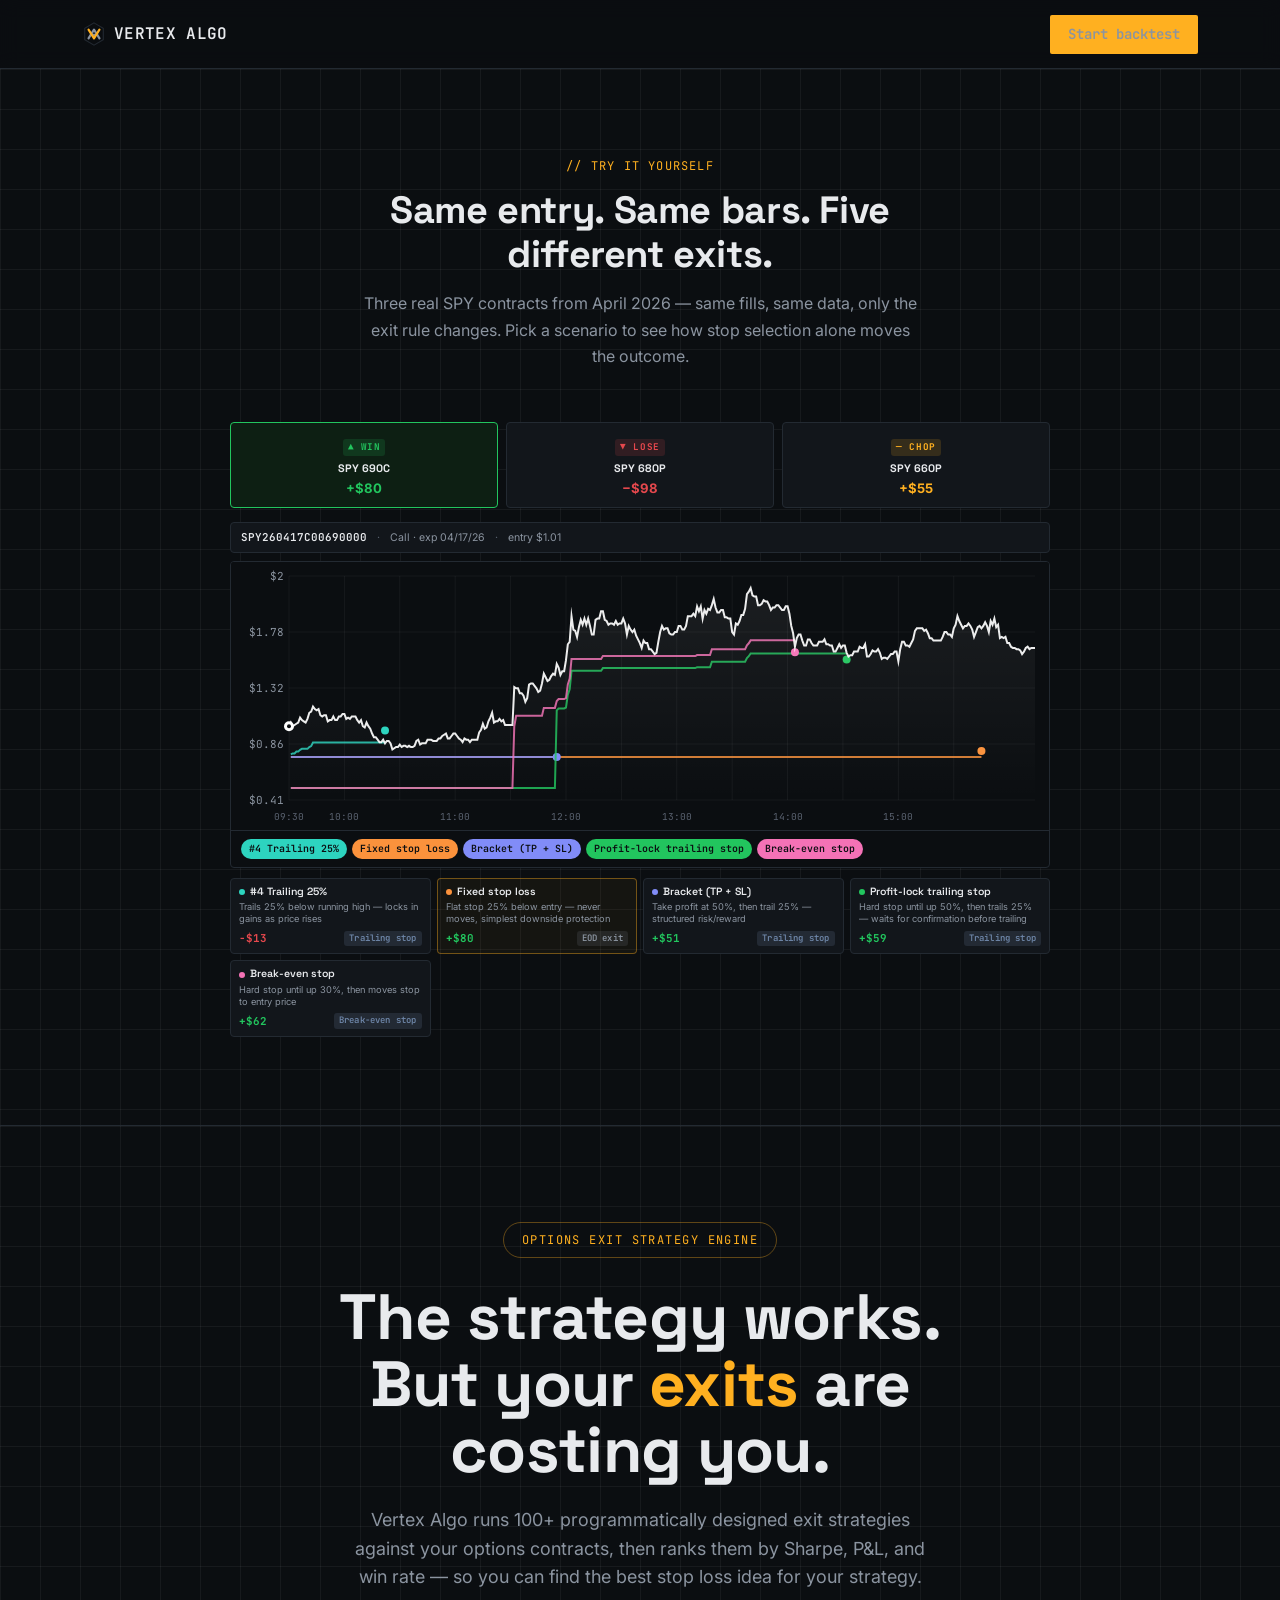
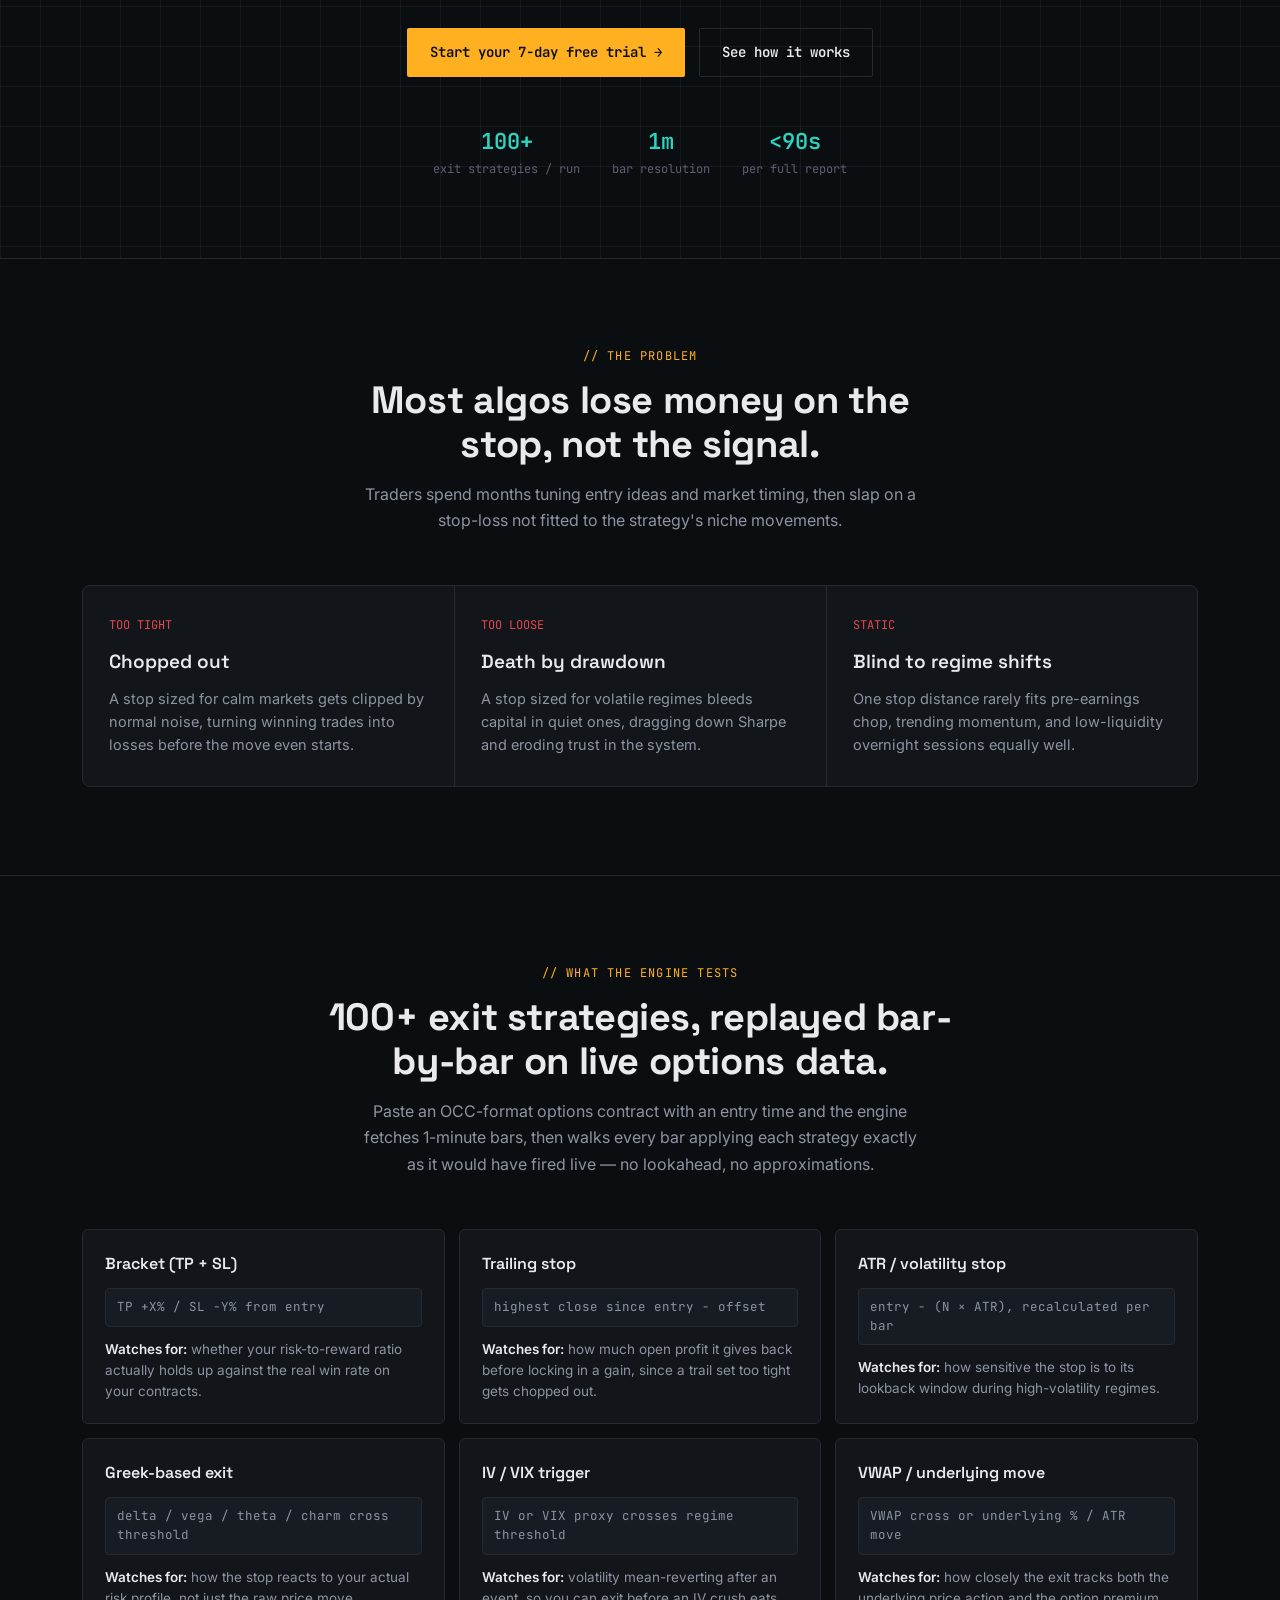
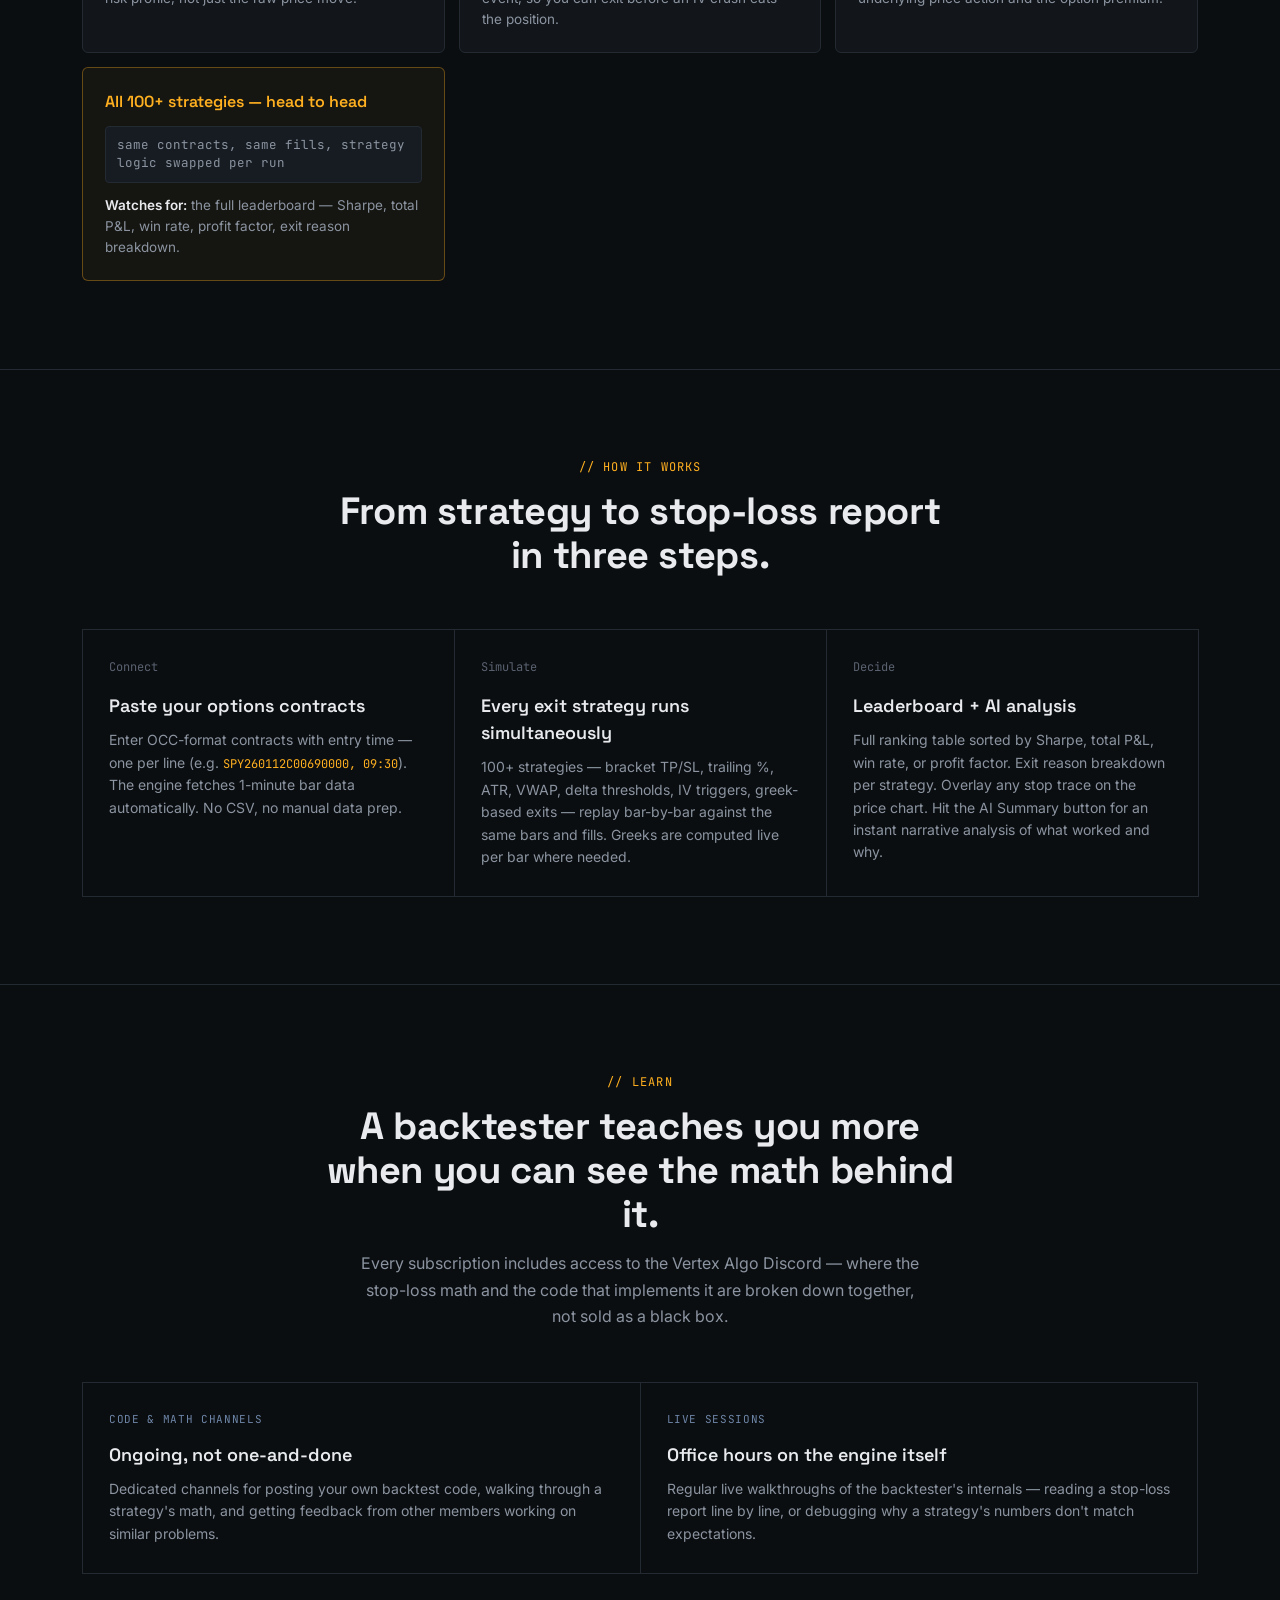
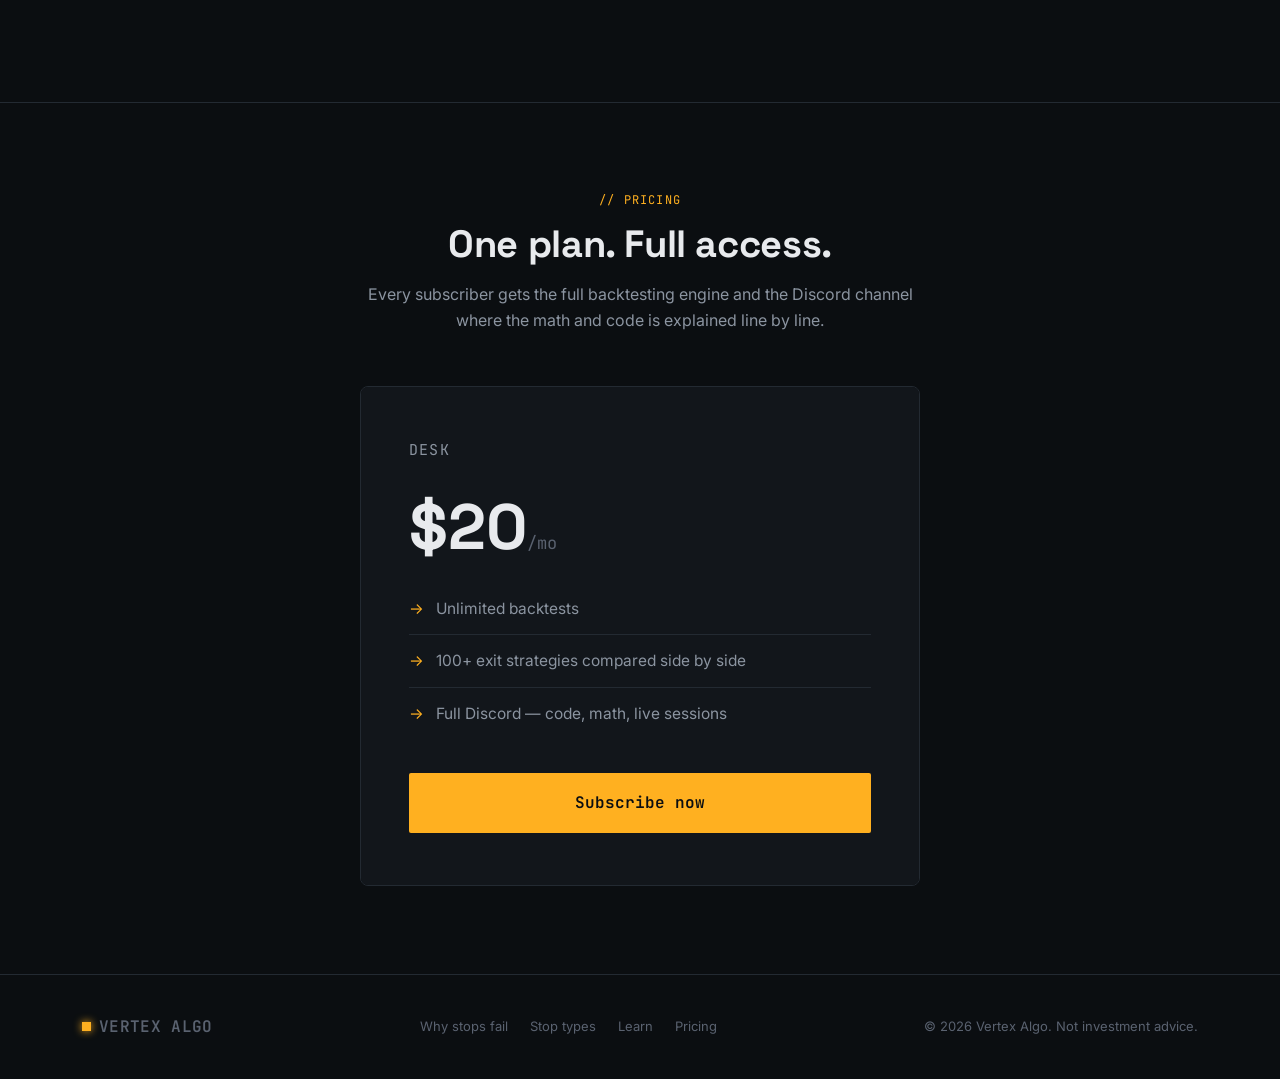
==== commit 647e35c2: "Move interactive demo to top of page, use a line-grid hero background The "Try it yourself" scenario" ====
--- a/index.html
+++ b/index.html
@@ -29,124 +29,6 @@
     </div>
   </div>
 </nav>
-
-<header class="hero">
-  <div class="wrap hero-grid">
-    <div class="eyebrow">Options exit strategy engine</div>
-    <h1>The strategy works.<br>But your <em>exits</em> are costing you.</h1>
-    <p class="hero-sub">Vertex Algo runs 100+ programmatically designed exit strategies against your options contracts, then ranks them by Sharpe, P&L, and win rate — so you can find the best stop loss idea for your strategy.</p>
-    <div class="hero-actions">
-      <a href="#pricing" class="btn btn-primary">Start your 7-day free trial →</a>
-      <a href="#how" class="btn btn-ghost">See how it works</a>
-    </div>
-    <div class="hero-meta">
-      <div><div class="num">100+</div><div class="lbl">exit strategies / run</div></div>
-      <div><div class="num">1m</div><div class="lbl">bar resolution</div></div>
-      <div><div class="num">&lt;90s</div><div class="lbl">per full report</div></div>
-    </div>
-  </div>
-</header>
-
-<section id="problem">
-  <div class="wrap">
-    <div class="section-head">
-      <div class="section-tag">// The problem</div>
-      <h2>Most algos lose money on the stop, not the signal.</h2>
-      <p class="section-sub">Traders spend months tuning entry ideas and market timing, then slap on a stop-loss not fitted to the strategy's niche movements.</p>
-    </div>
-    <div class="problem-grid">
-      <div class="problem-card">
-        <div class="tag">TOO TIGHT</div>
-        <h3>Chopped out</h3>
-        <p>A stop sized for calm markets gets clipped by normal noise, turning winning trades into losses before the move even starts.</p>
-      </div>
-      <div class="problem-card">
-        <div class="tag">TOO LOOSE</div>
-        <h3>Death by drawdown</h3>
-        <p>A stop sized for volatile regimes bleeds capital in quiet ones, dragging down Sharpe and eroding trust in the system.</p>
-      </div>
-      <div class="problem-card">
-        <div class="tag">STATIC</div>
-        <h3>Blind to regime shifts</h3>
-        <p>One stop distance rarely fits pre-earnings chop, trending momentum, and low-liquidity overnight sessions equally well.</p>
-      </div>
-    </div>
-  </div>
-</section>
-
-<section id="stops">
-  <div class="wrap">
-    <div class="section-head">
-      <div class="section-tag">// What the engine tests</div>
-      <h2>100+ exit strategies, replayed bar-by-bar on live options data.</h2>
-      <p class="section-sub">Paste an OCC-format options contract with an entry time and the engine fetches 1-minute bars, then walks every bar applying each strategy exactly as it would have fired live — no lookahead, no approximations.</p>
-    </div>
-
-    <div class="stopfam-grid">
-      <div class="stopfam-card">
-        <div class="top"><h3>Bracket (TP + SL)</h3></div>
-        <div class="formula">TP +X% / SL −Y% from entry</div>
-        <p class="watch"><strong>Watches for:</strong> whether your risk-to-reward ratio actually holds up against the real win rate on your contracts.</p>
-      </div>
-      <div class="stopfam-card">
-        <div class="top"><h3>Trailing stop</h3></div>
-        <div class="formula">highest close since entry − offset</div>
-        <p class="watch"><strong>Watches for:</strong> how much open profit it gives back before locking in a gain, since a trail set too tight gets chopped out.</p>
-      </div>
-      <div class="stopfam-card">
-        <div class="top"><h3>ATR / volatility stop</h3></div>
-        <div class="formula">entry − (N × ATR), recalculated per bar</div>
-        <p class="watch"><strong>Watches for:</strong> how sensitive the stop is to its lookback window during high-volatility regimes.</p>
-      </div>
-      <div class="stopfam-card">
-        <div class="top"><h3>Greek-based exit</h3></div>
-        <div class="formula">delta / vega / theta / charm cross threshold</div>
-        <p class="watch"><strong>Watches for:</strong> how the stop reacts to your actual risk profile, not just the raw price move.</p>
-      </div>
-      <div class="stopfam-card">
-        <div class="top"><h3>IV / VIX trigger</h3></div>
-        <div class="formula">IV or VIX proxy crosses regime threshold</div>
-        <p class="watch"><strong>Watches for:</strong> volatility mean-reverting after an event, so you can exit before an IV crush eats the position.</p>
-      </div>
-      <div class="stopfam-card">
-        <div class="top"><h3>VWAP / underlying move</h3></div>
-        <div class="formula">VWAP cross or underlying % / ATR move</div>
-        <p class="watch"><strong>Watches for:</strong> how closely the exit tracks both the underlying price action and the option premium.</p>
-      </div>
-      <div class="stopfam-card highlight">
-        <div class="top"><h3>All 100+ strategies — head to head</h3></div>
-        <div class="formula">same contracts, same fills, strategy logic swapped per run</div>
-        <p class="watch"><strong>Watches for:</strong> the full leaderboard — Sharpe, total P&amp;L, win rate, profit factor, exit reason breakdown.</p>
-      </div>
-    </div>
-  </div>
-</section>
-
-<section id="how">
-  <div class="wrap">
-    <div class="section-head">
-      <div class="section-tag">// How it works</div>
-      <h2>From strategy to stop-loss report in three steps.</h2>
-    </div>
-    <div class="flow">
-      <div class="flow-step">
-        <div class="idx">Connect</div>
-        <h3>Paste your options contracts</h3>
-        <p>Enter OCC-format contracts with entry time — one per line (e.g. <code style="font-family:var(--font-mono);font-size:12px;color:var(--amber)">SPY260112C00690000, 09:30</code>). The engine fetches 1-minute bar data automatically. No CSV, no manual data prep.</p>
-      </div>
-      <div class="flow-step">
-        <div class="idx">Simulate</div>
-        <h3>Every exit strategy runs simultaneously</h3>
-        <p>100+ strategies — bracket TP/SL, trailing %, ATR, VWAP, delta thresholds, IV triggers, greek-based exits — replay bar-by-bar against the same bars and fills. Greeks are computed live per bar where needed.</p>
-      </div>
-      <div class="flow-step">
-        <div class="idx">Decide</div>
-        <h3>Leaderboard + AI analysis</h3>
-        <p>Full ranking table sorted by Sharpe, total P&L, win rate, or profit factor. Exit reason breakdown per strategy. Overlay any stop trace on the price chart. Hit the AI Summary button for an instant narrative analysis of what worked and why.</p>
-      </div>
-    </div>
-  </div>
-</section>
 
 <section id="proof">
   <div class="wrap">
@@ -187,6 +69,124 @@
   </div>
 </section>
 
+<header class="hero">
+  <div class="wrap hero-grid">
+    <div class="eyebrow">Options exit strategy engine</div>
+    <h1>The strategy works.<br>But your <em>exits</em> are costing you.</h1>
+    <p class="hero-sub">Vertex Algo runs 100+ programmatically designed exit strategies against your options contracts, then ranks them by Sharpe, P&L, and win rate — so you can find the best stop loss idea for your strategy.</p>
+    <div class="hero-actions">
+      <a href="#pricing" class="btn btn-primary">Start your 7-day free trial →</a>
+      <a href="#how" class="btn btn-ghost">See how it works</a>
+    </div>
+    <div class="hero-meta">
+      <div><div class="num">100+</div><div class="lbl">exit strategies / run</div></div>
+      <div><div class="num">1m</div><div class="lbl">bar resolution</div></div>
+      <div><div class="num">&lt;90s</div><div class="lbl">per full report</div></div>
+    </div>
+  </div>
+</header>
+
+<section id="problem">
+  <div class="wrap">
+    <div class="section-head">
+      <div class="section-tag">// The problem</div>
+      <h2>Most algos lose money on the stop, not the signal.</h2>
+      <p class="section-sub">Traders spend months tuning entry ideas and market timing, then slap on a stop-loss not fitted to the strategy's niche movements.</p>
+    </div>
+    <div class="problem-grid">
+      <div class="problem-card">
+        <div class="tag">TOO TIGHT</div>
+        <h3>Chopped out</h3>
+        <p>A stop sized for calm markets gets clipped by normal noise, turning winning trades into losses before the move even starts.</p>
+      </div>
+      <div class="problem-card">
+        <div class="tag">TOO LOOSE</div>
+        <h3>Death by drawdown</h3>
+        <p>A stop sized for volatile regimes bleeds capital in quiet ones, dragging down Sharpe and eroding trust in the system.</p>
+      </div>
+      <div class="problem-card">
+        <div class="tag">STATIC</div>
+        <h3>Blind to regime shifts</h3>
+        <p>One stop distance rarely fits pre-earnings chop, trending momentum, and low-liquidity overnight sessions equally well.</p>
+      </div>
+    </div>
+  </div>
+</section>
+
+<section id="stops">
+  <div class="wrap">
+    <div class="section-head">
+      <div class="section-tag">// What the engine tests</div>
+      <h2>100+ exit strategies, replayed bar-by-bar on live options data.</h2>
+      <p class="section-sub">Paste an OCC-format options contract with an entry time and the engine fetches 1-minute bars, then walks every bar applying each strategy exactly as it would have fired live — no lookahead, no approximations.</p>
+    </div>
+
+    <div class="stopfam-grid">
+      <div class="stopfam-card">
+        <div class="top"><h3>Bracket (TP + SL)</h3></div>
+        <div class="formula">TP +X% / SL −Y% from entry</div>
+        <p class="watch"><strong>Watches for:</strong> whether your risk-to-reward ratio actually holds up against the real win rate on your contracts.</p>
+      </div>
+      <div class="stopfam-card">
+        <div class="top"><h3>Trailing stop</h3></div>
+        <div class="formula">highest close since entry − offset</div>
+        <p class="watch"><strong>Watches for:</strong> how much open profit it gives back before locking in a gain, since a trail set too tight gets chopped out.</p>
+      </div>
+      <div class="stopfam-card">
+        <div class="top"><h3>ATR / volatility stop</h3></div>
+        <div class="formula">entry − (N × ATR), recalculated per bar</div>
+        <p class="watch"><strong>Watches for:</strong> how sensitive the stop is to its lookback window during high-volatility regimes.</p>
+      </div>
+      <div class="stopfam-card">
+        <div class="top"><h3>Greek-based exit</h3></div>
+        <div class="formula">delta / vega / theta / charm cross threshold</div>
+        <p class="watch"><strong>Watches for:</strong> how the stop reacts to your actual risk profile, not just the raw price move.</p>
+      </div>
+      <div class="stopfam-card">
+        <div class="top"><h3>IV / VIX trigger</h3></div>
+        <div class="formula">IV or VIX proxy crosses regime threshold</div>
+        <p class="watch"><strong>Watches for:</strong> volatility mean-reverting after an event, so you can exit before an IV crush eats the position.</p>
+      </div>
+      <div class="stopfam-card">
+        <div class="top"><h3>VWAP / underlying move</h3></div>
+        <div class="formula">VWAP cross or underlying % / ATR move</div>
+        <p class="watch"><strong>Watches for:</strong> how closely the exit tracks both the underlying price action and the option premium.</p>
+      </div>
+      <div class="stopfam-card highlight">
+        <div class="top"><h3>All 100+ strategies — head to head</h3></div>
+        <div class="formula">same contracts, same fills, strategy logic swapped per run</div>
+        <p class="watch"><strong>Watches for:</strong> the full leaderboard — Sharpe, total P&amp;L, win rate, profit factor, exit reason breakdown.</p>
+      </div>
+    </div>
+  </div>
+</section>
+
+<section id="how">
+  <div class="wrap">
+    <div class="section-head">
+      <div class="section-tag">// How it works</div>
+      <h2>From strategy to stop-loss report in three steps.</h2>
+    </div>
+    <div class="flow">
+      <div class="flow-step">
+        <div class="idx">Connect</div>
+        <h3>Paste your options contracts</h3>
+        <p>Enter OCC-format contracts with entry time — one per line (e.g. <code style="font-family:var(--font-mono);font-size:12px;color:var(--amber)">SPY260112C00690000, 09:30</code>). The engine fetches 1-minute bar data automatically. No CSV, no manual data prep.</p>
+      </div>
+      <div class="flow-step">
+        <div class="idx">Simulate</div>
+        <h3>Every exit strategy runs simultaneously</h3>
+        <p>100+ strategies — bracket TP/SL, trailing %, ATR, VWAP, delta thresholds, IV triggers, greek-based exits — replay bar-by-bar against the same bars and fills. Greeks are computed live per bar where needed.</p>
+      </div>
+      <div class="flow-step">
+        <div class="idx">Decide</div>
+        <h3>Leaderboard + AI analysis</h3>
+        <p>Full ranking table sorted by Sharpe, total P&L, win rate, or profit factor. Exit reason breakdown per strategy. Overlay any stop trace on the price chart. Hit the AI Summary button for an instant narrative analysis of what worked and why.</p>
+      </div>
+    </div>
+  </div>
+</section>
+
 <section id="learn">
   <div class="wrap">
     <div class="section-head">
--- a/product-page.css
+++ b/product-page.css
@@ -90,14 +90,19 @@
   }
 
   /* ---------- HERO ---------- */
+  header.hero,
+  #proof{
+    background-image:
+      linear-gradient(rgba(255,255,255,0.05) 1px, transparent 1px),
+      linear-gradient(90deg, rgba(255,255,255,0.05) 1px, transparent 1px);
+    background-size:40px 40px;
+  }
   header.hero{
     padding:96px 0 80px;
     border-bottom:1px solid var(--line);
     position:relative;
     overflow:hidden;
     text-align:center;
-    background-image:radial-gradient(rgba(255,255,255,0.035) 1px, transparent 1px);
-    background-size:24px 24px;
   }
   .hero-grid{
     max-width:760px;
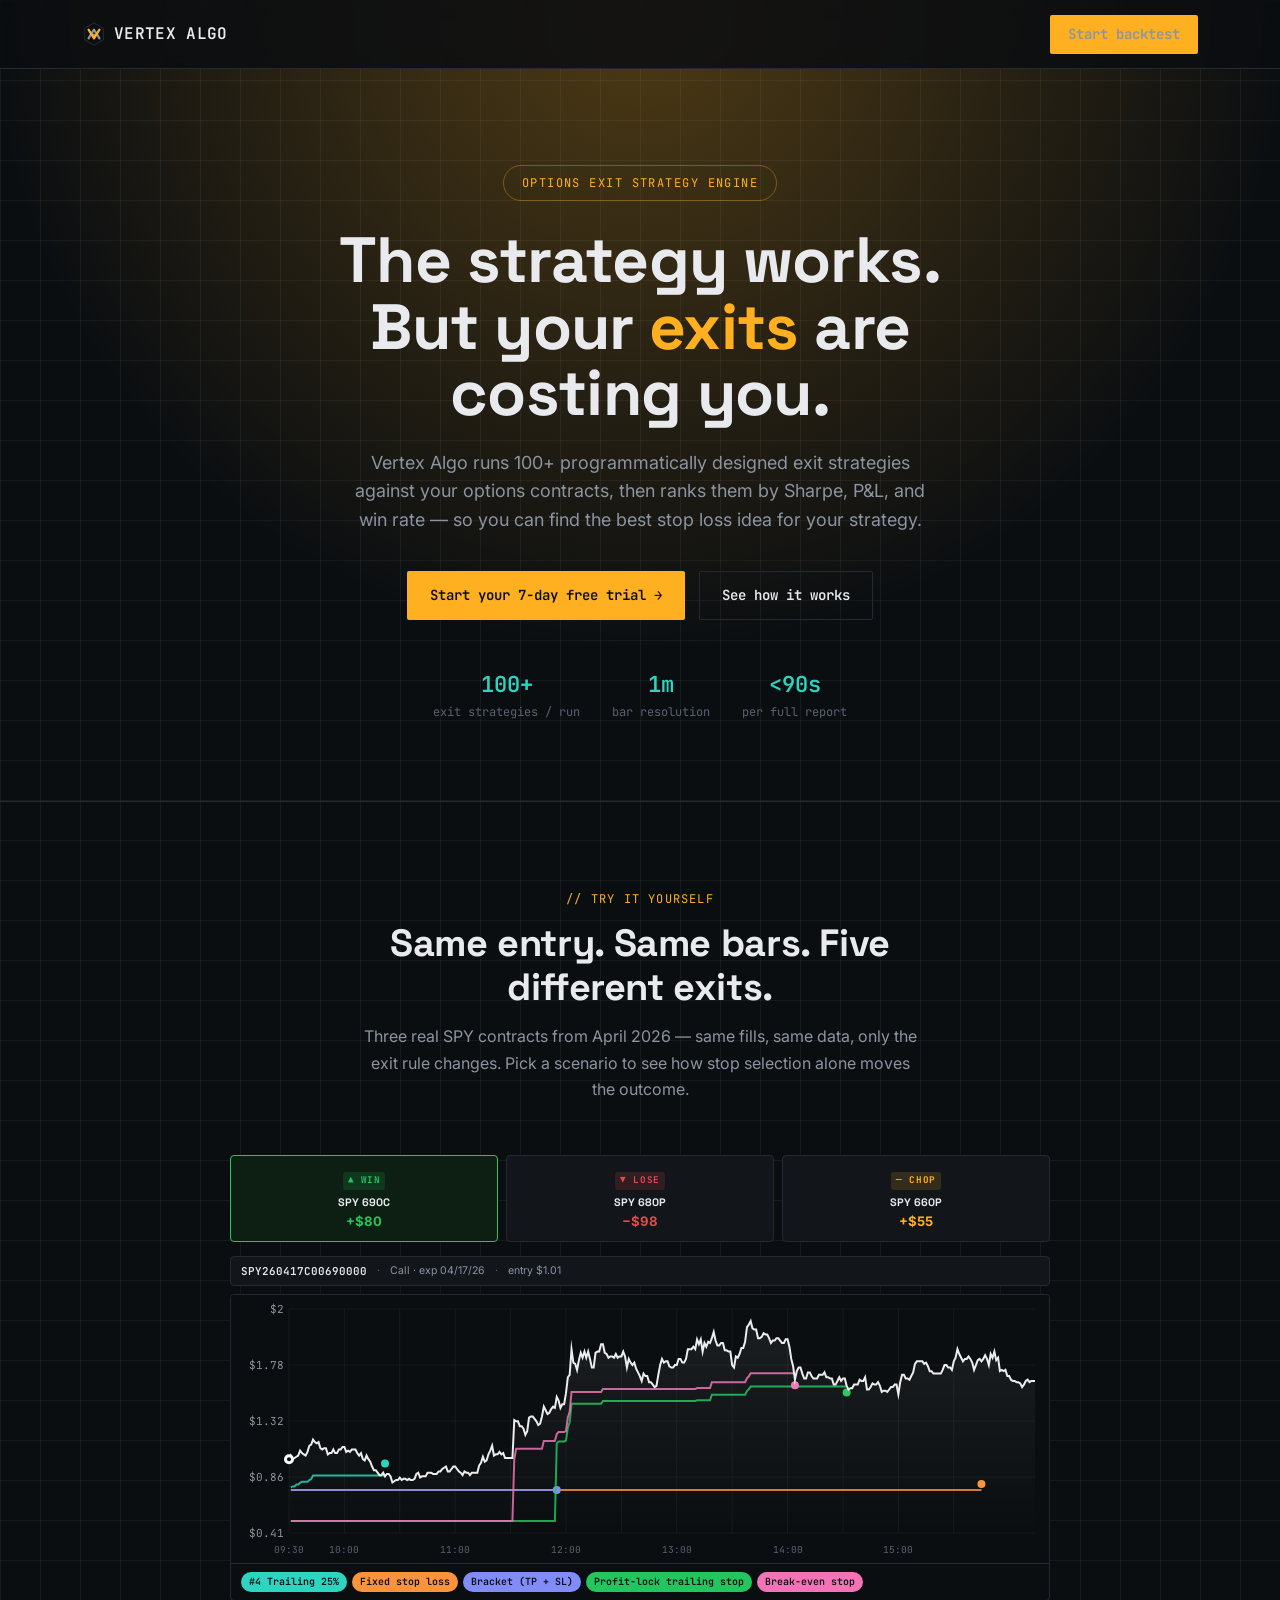
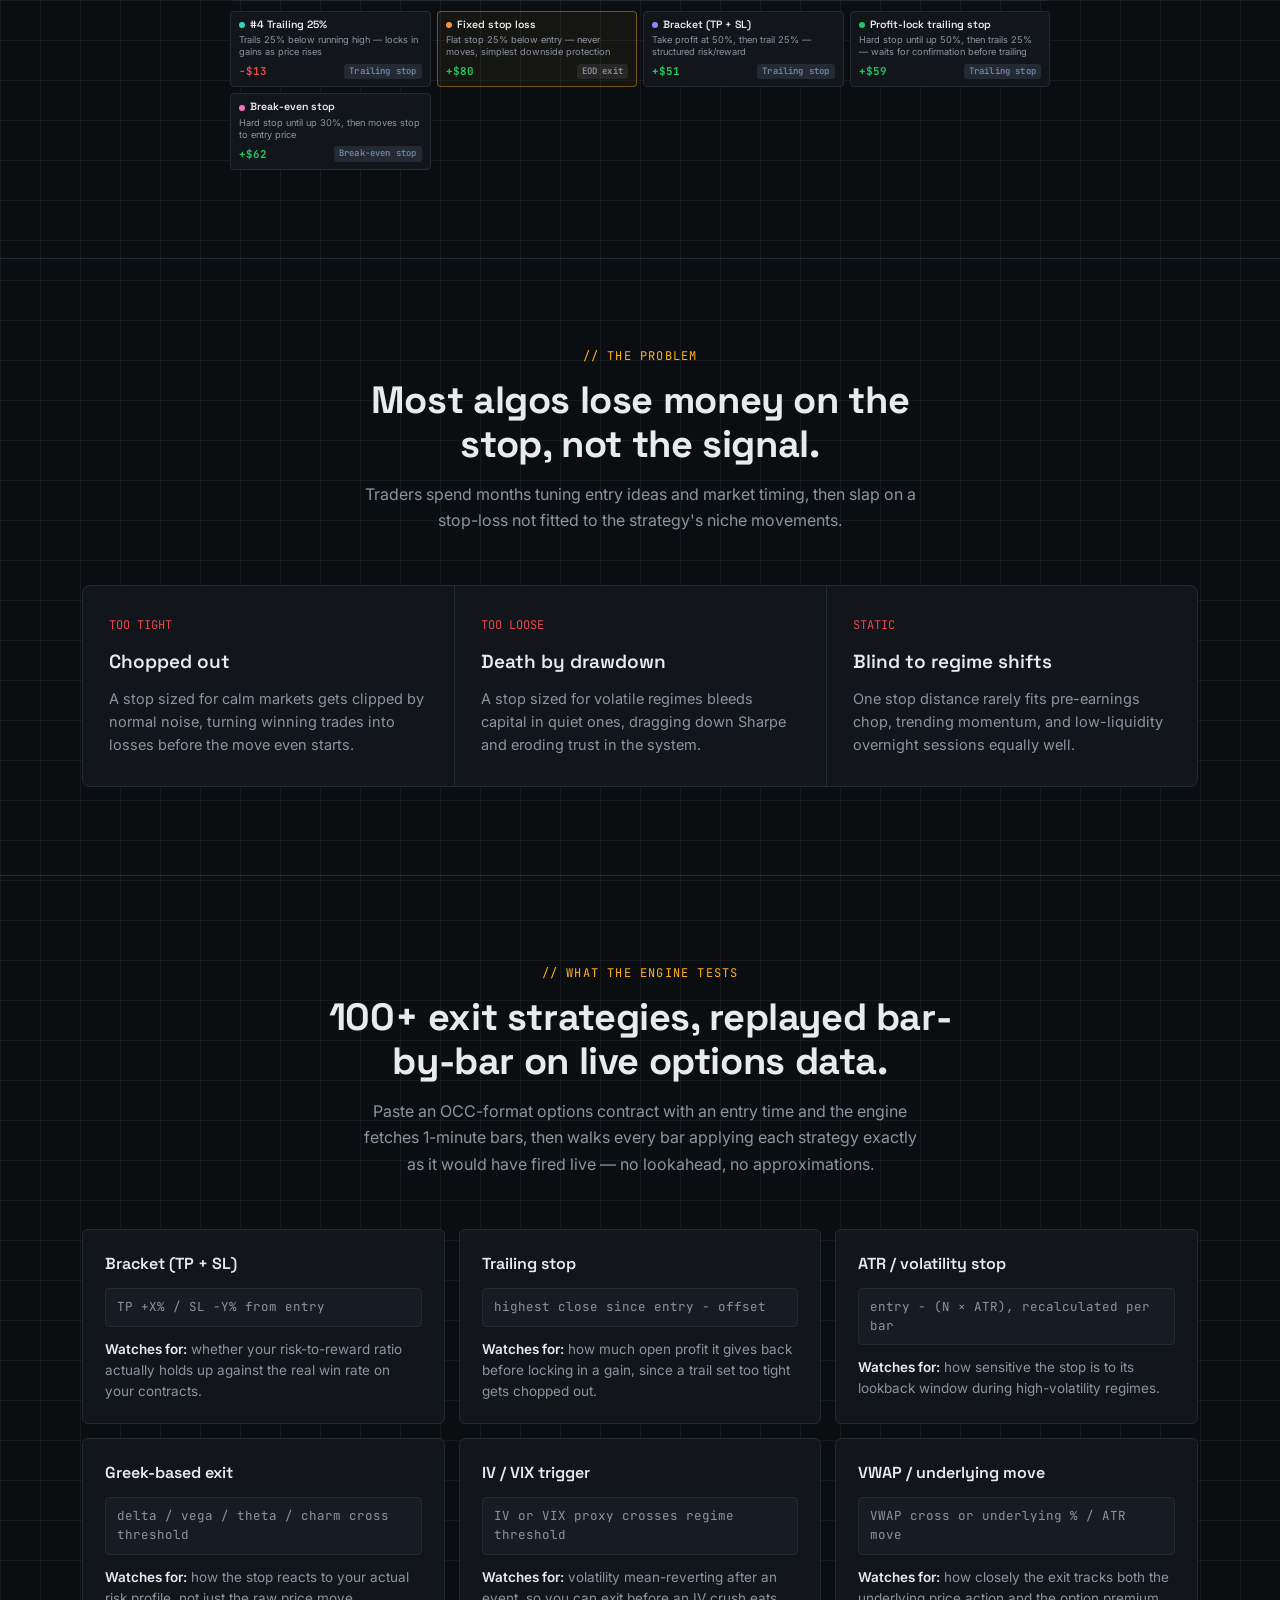
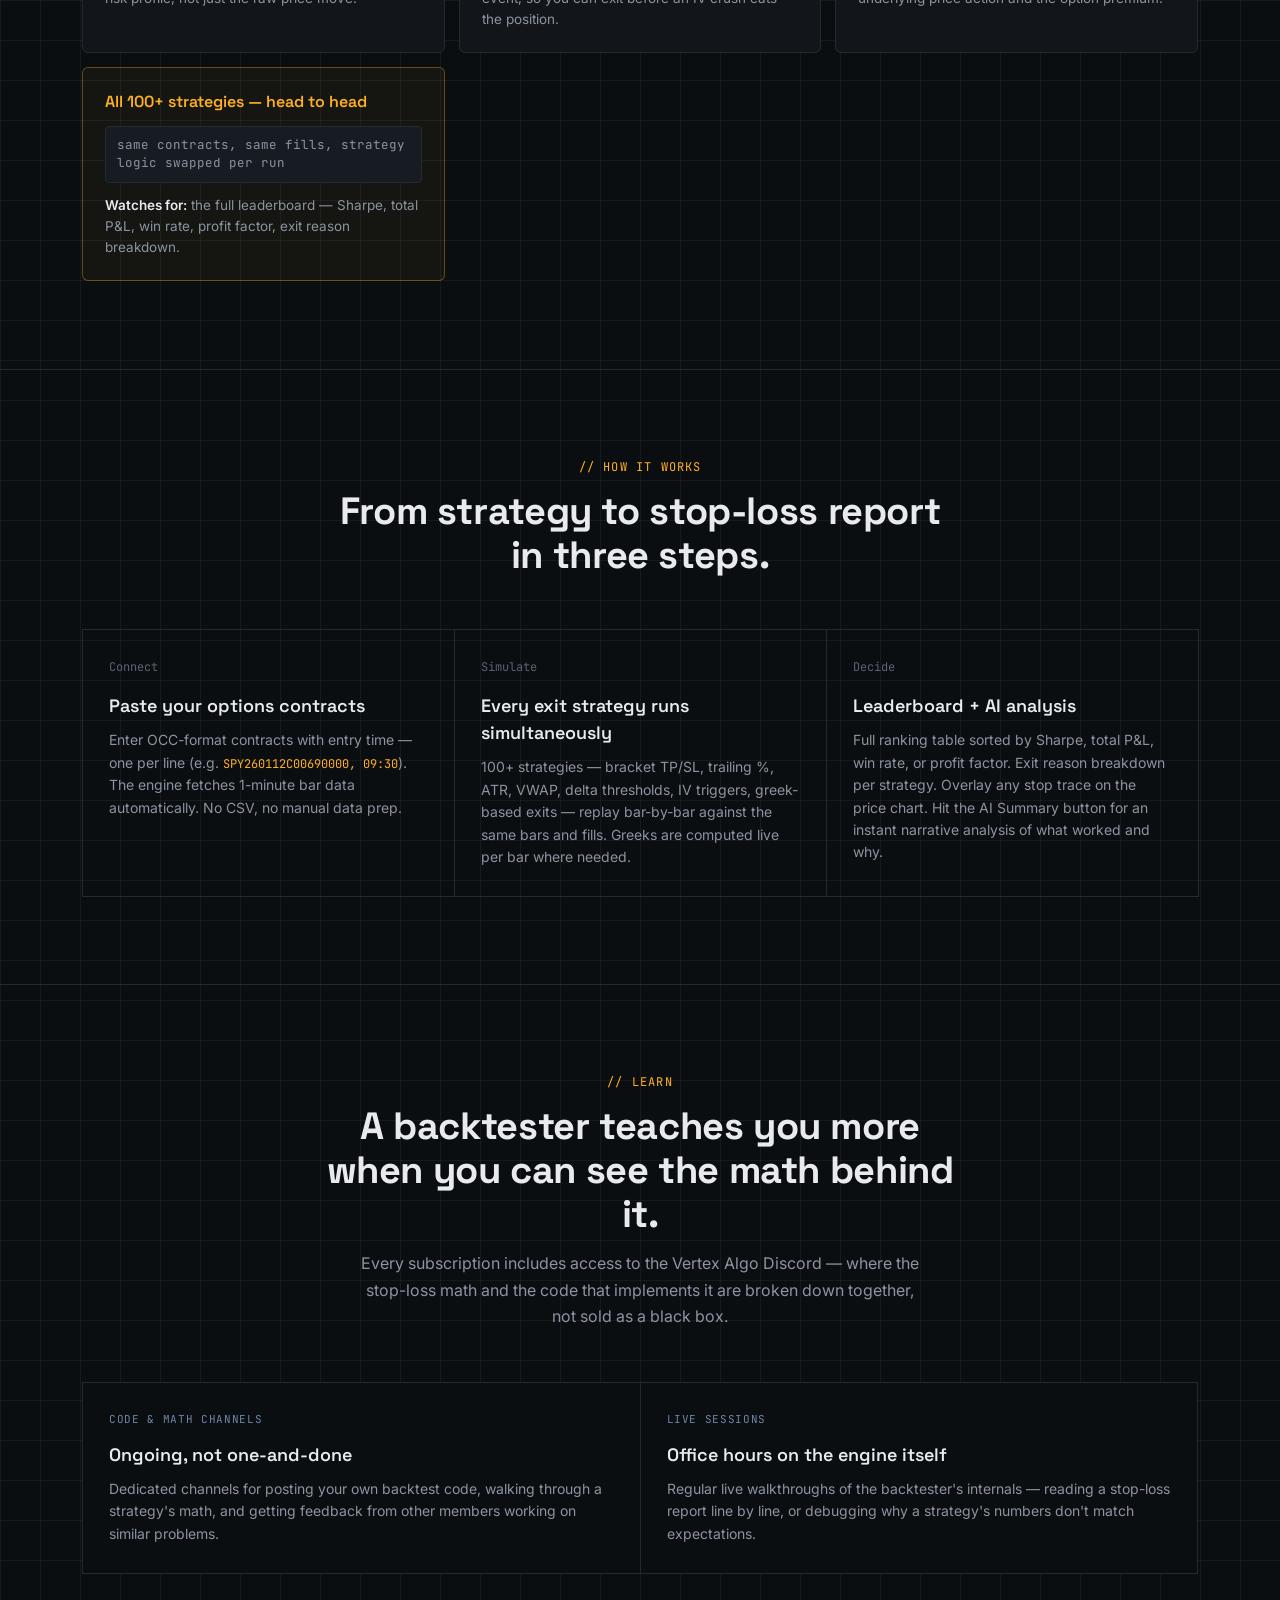
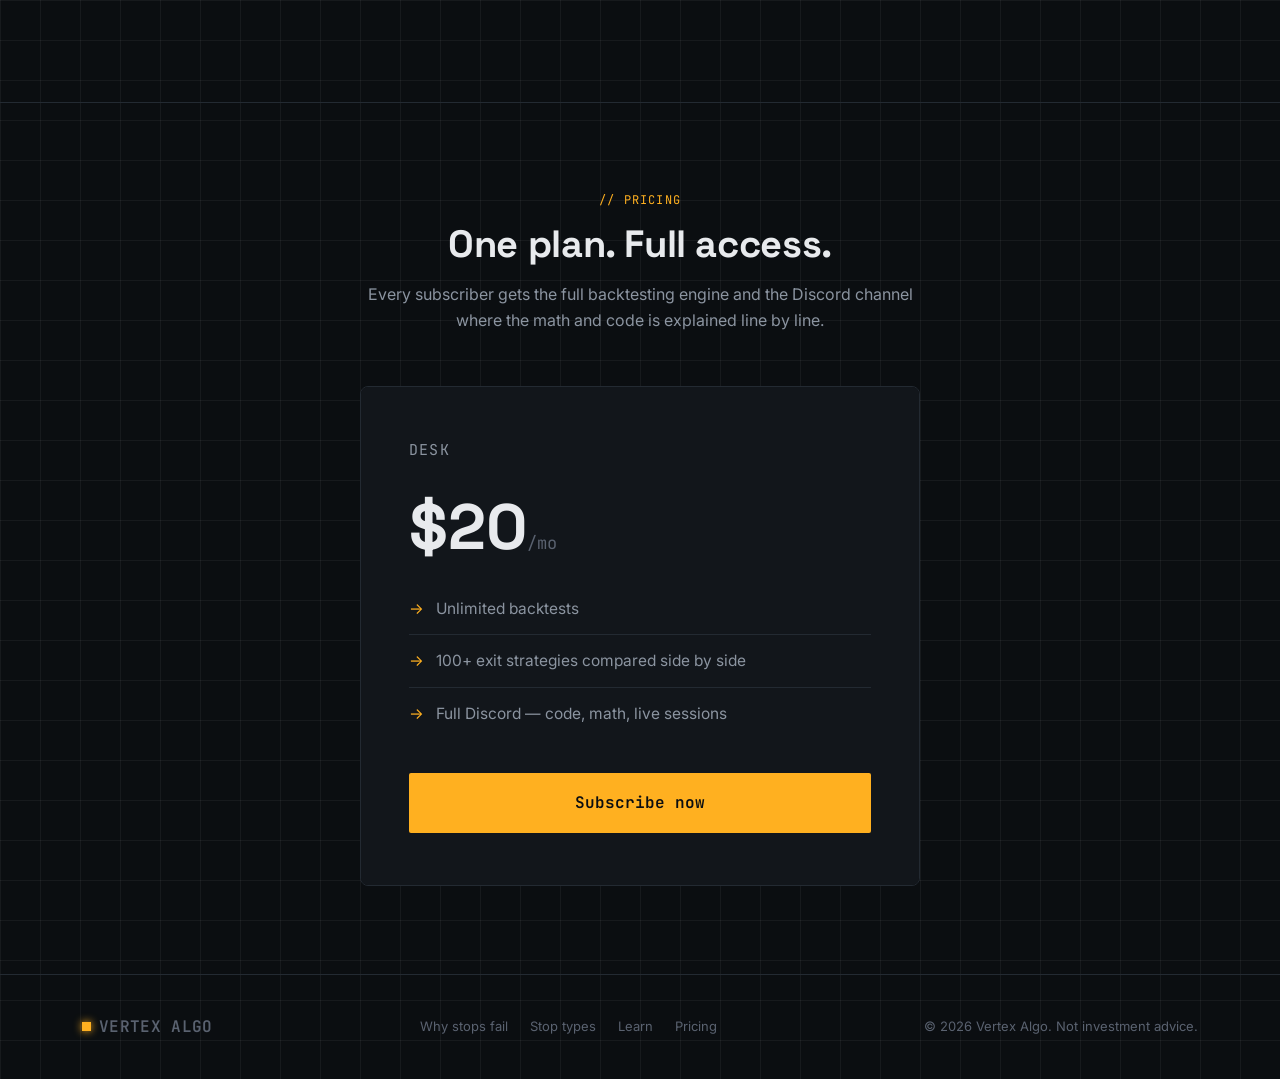
==== commit 0c8e75ca: "Put chart demo right after the hero heading, grid across full page with a glow Reorders #proof back " ====
--- a/index.html
+++ b/index.html
@@ -29,6 +29,23 @@
     </div>
   </div>
 </nav>
+
+<header class="hero">
+  <div class="wrap hero-grid">
+    <div class="eyebrow">Options exit strategy engine</div>
+    <h1>The strategy works.<br>But your <em>exits</em> are costing you.</h1>
+    <p class="hero-sub">Vertex Algo runs 100+ programmatically designed exit strategies against your options contracts, then ranks them by Sharpe, P&L, and win rate — so you can find the best stop loss idea for your strategy.</p>
+    <div class="hero-actions">
+      <a href="#pricing" class="btn btn-primary">Start your 7-day free trial →</a>
+      <a href="#how" class="btn btn-ghost">See how it works</a>
+    </div>
+    <div class="hero-meta">
+      <div><div class="num">100+</div><div class="lbl">exit strategies / run</div></div>
+      <div><div class="num">1m</div><div class="lbl">bar resolution</div></div>
+      <div><div class="num">&lt;90s</div><div class="lbl">per full report</div></div>
+    </div>
+  </div>
+</header>
 
 <section id="proof">
   <div class="wrap">
@@ -69,23 +86,6 @@
   </div>
 </section>
 
-<header class="hero">
-  <div class="wrap hero-grid">
-    <div class="eyebrow">Options exit strategy engine</div>
-    <h1>The strategy works.<br>But your <em>exits</em> are costing you.</h1>
-    <p class="hero-sub">Vertex Algo runs 100+ programmatically designed exit strategies against your options contracts, then ranks them by Sharpe, P&L, and win rate — so you can find the best stop loss idea for your strategy.</p>
-    <div class="hero-actions">
-      <a href="#pricing" class="btn btn-primary">Start your 7-day free trial →</a>
-      <a href="#how" class="btn btn-ghost">See how it works</a>
-    </div>
-    <div class="hero-meta">
-      <div><div class="num">100+</div><div class="lbl">exit strategies / run</div></div>
-      <div><div class="num">1m</div><div class="lbl">bar resolution</div></div>
-      <div><div class="num">&lt;90s</div><div class="lbl">per full report</div></div>
-    </div>
-  </div>
-</header>
-
 <section id="problem">
   <div class="wrap">
     <div class="section-head">
--- a/product-page.css
+++ b/product-page.css
@@ -24,6 +24,12 @@
 
   body{
     background:var(--ink);
+    background-image:
+      radial-gradient(1000px circle at 50% 0%, rgba(255,176,32,0.28), transparent 65%),
+      linear-gradient(rgba(255,255,255,0.05) 1px, transparent 1px),
+      linear-gradient(90deg, rgba(255,255,255,0.05) 1px, transparent 1px);
+    background-repeat:no-repeat, repeat, repeat;
+    background-size:auto, 40px 40px, 40px 40px;
     color:var(--text);
     font-family:var(--font-body);
     line-height:1.5;
@@ -90,13 +96,6 @@
   }
 
   /* ---------- HERO ---------- */
-  header.hero,
-  #proof{
-    background-image:
-      linear-gradient(rgba(255,255,255,0.05) 1px, transparent 1px),
-      linear-gradient(90deg, rgba(255,255,255,0.05) 1px, transparent 1px);
-    background-size:40px 40px;
-  }
   header.hero{
     padding:96px 0 80px;
     border-bottom:1px solid var(--line);
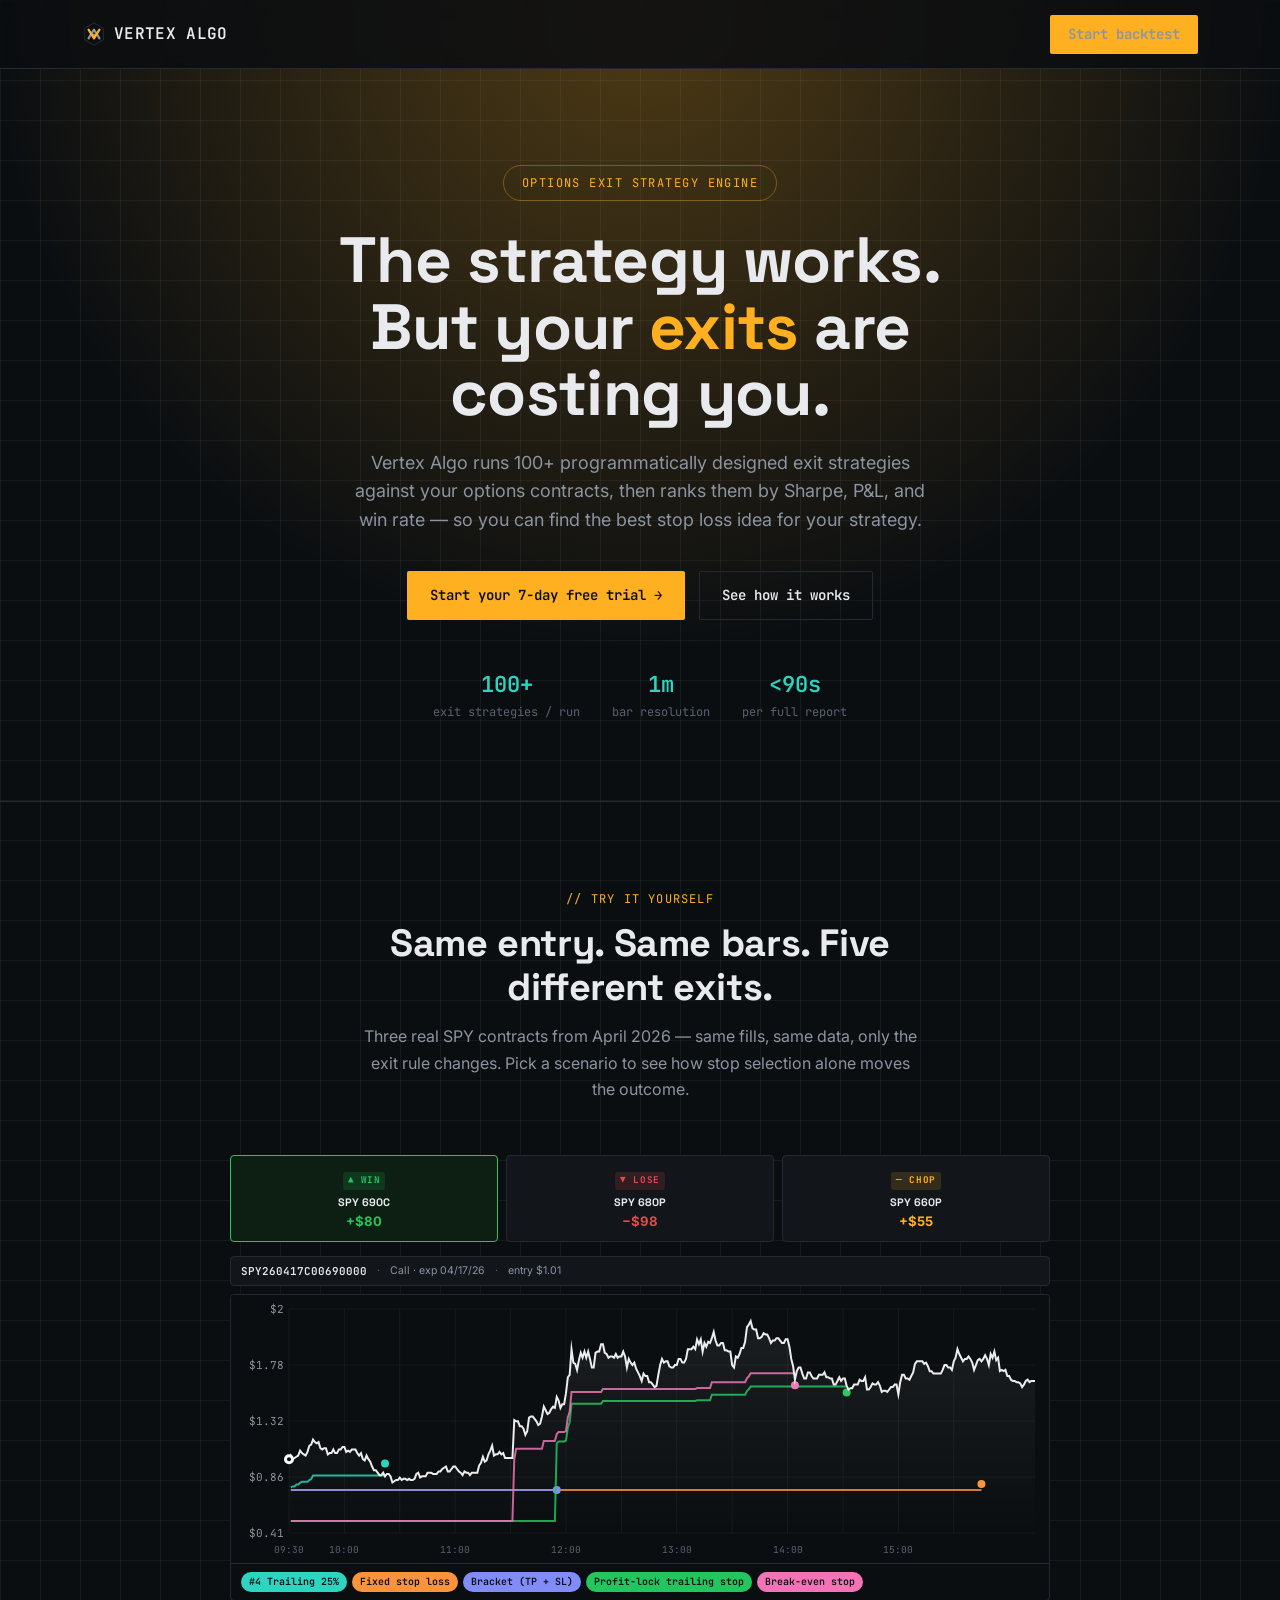
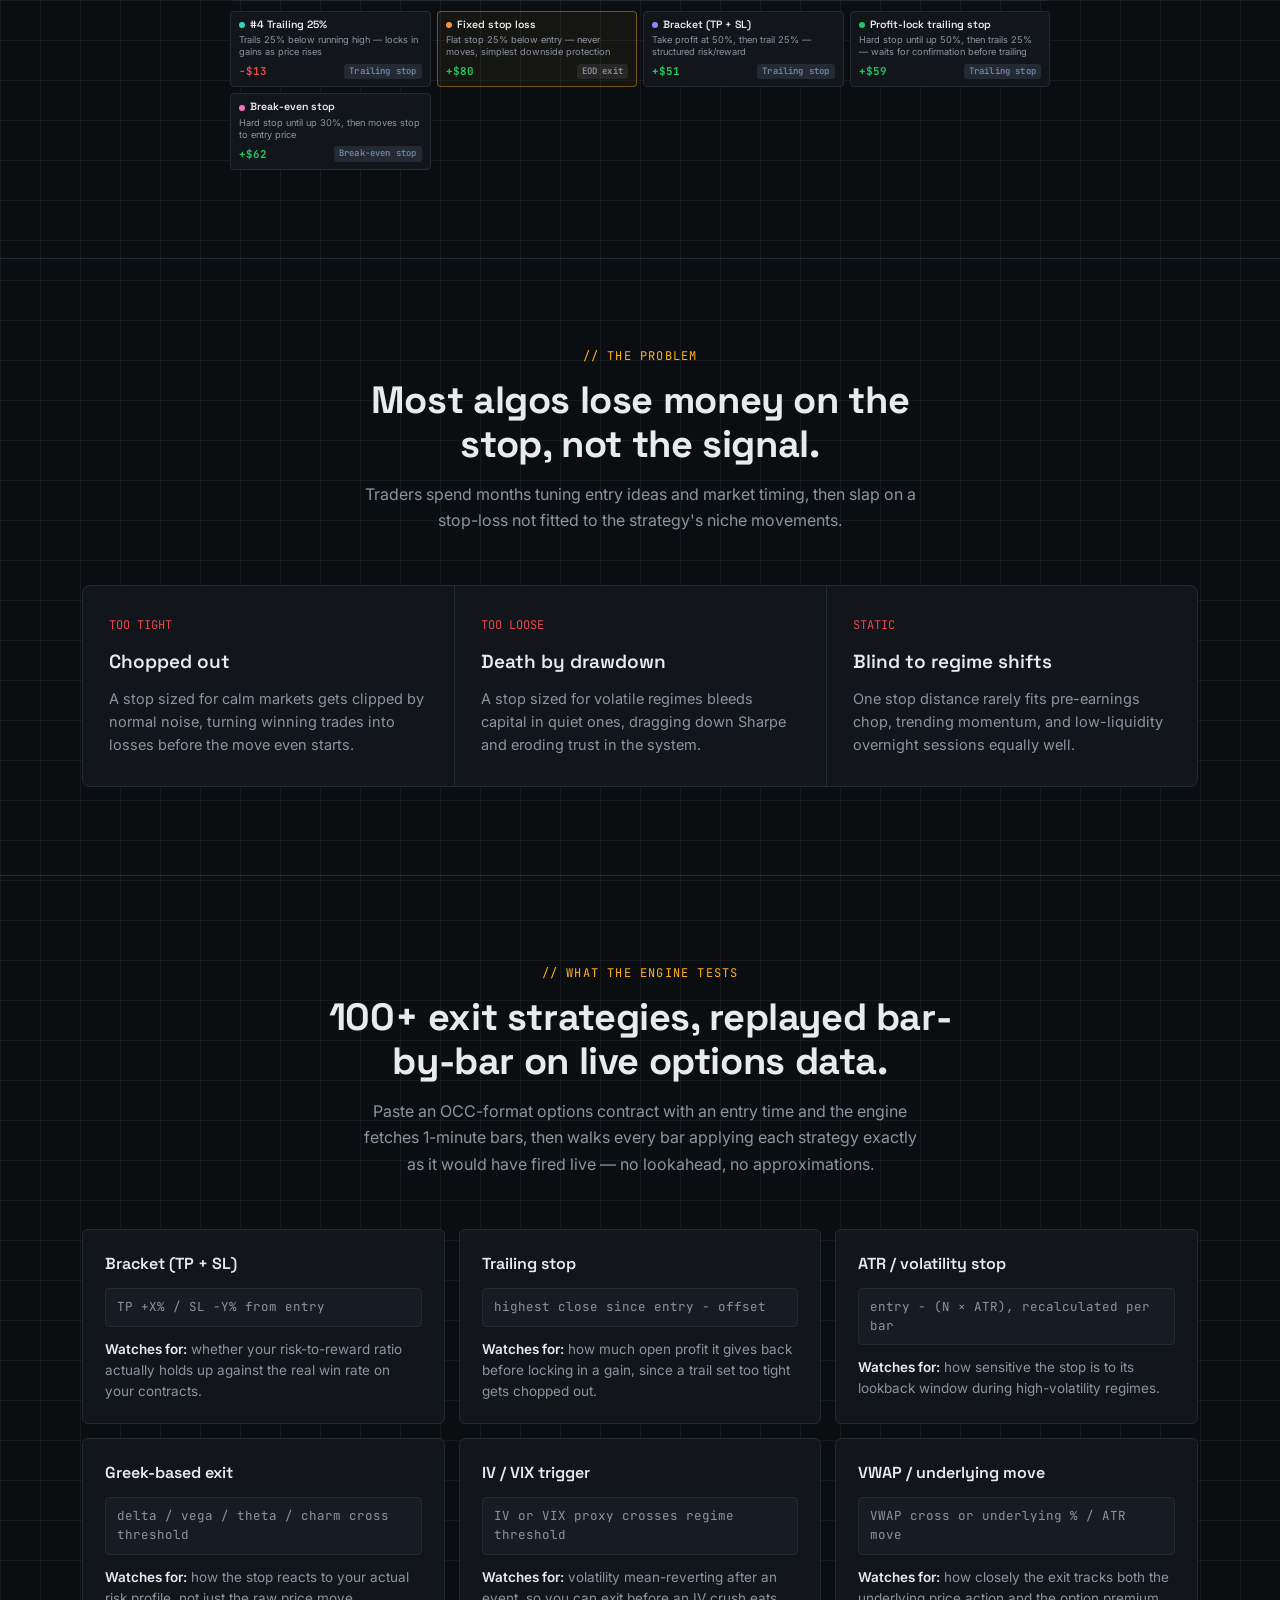
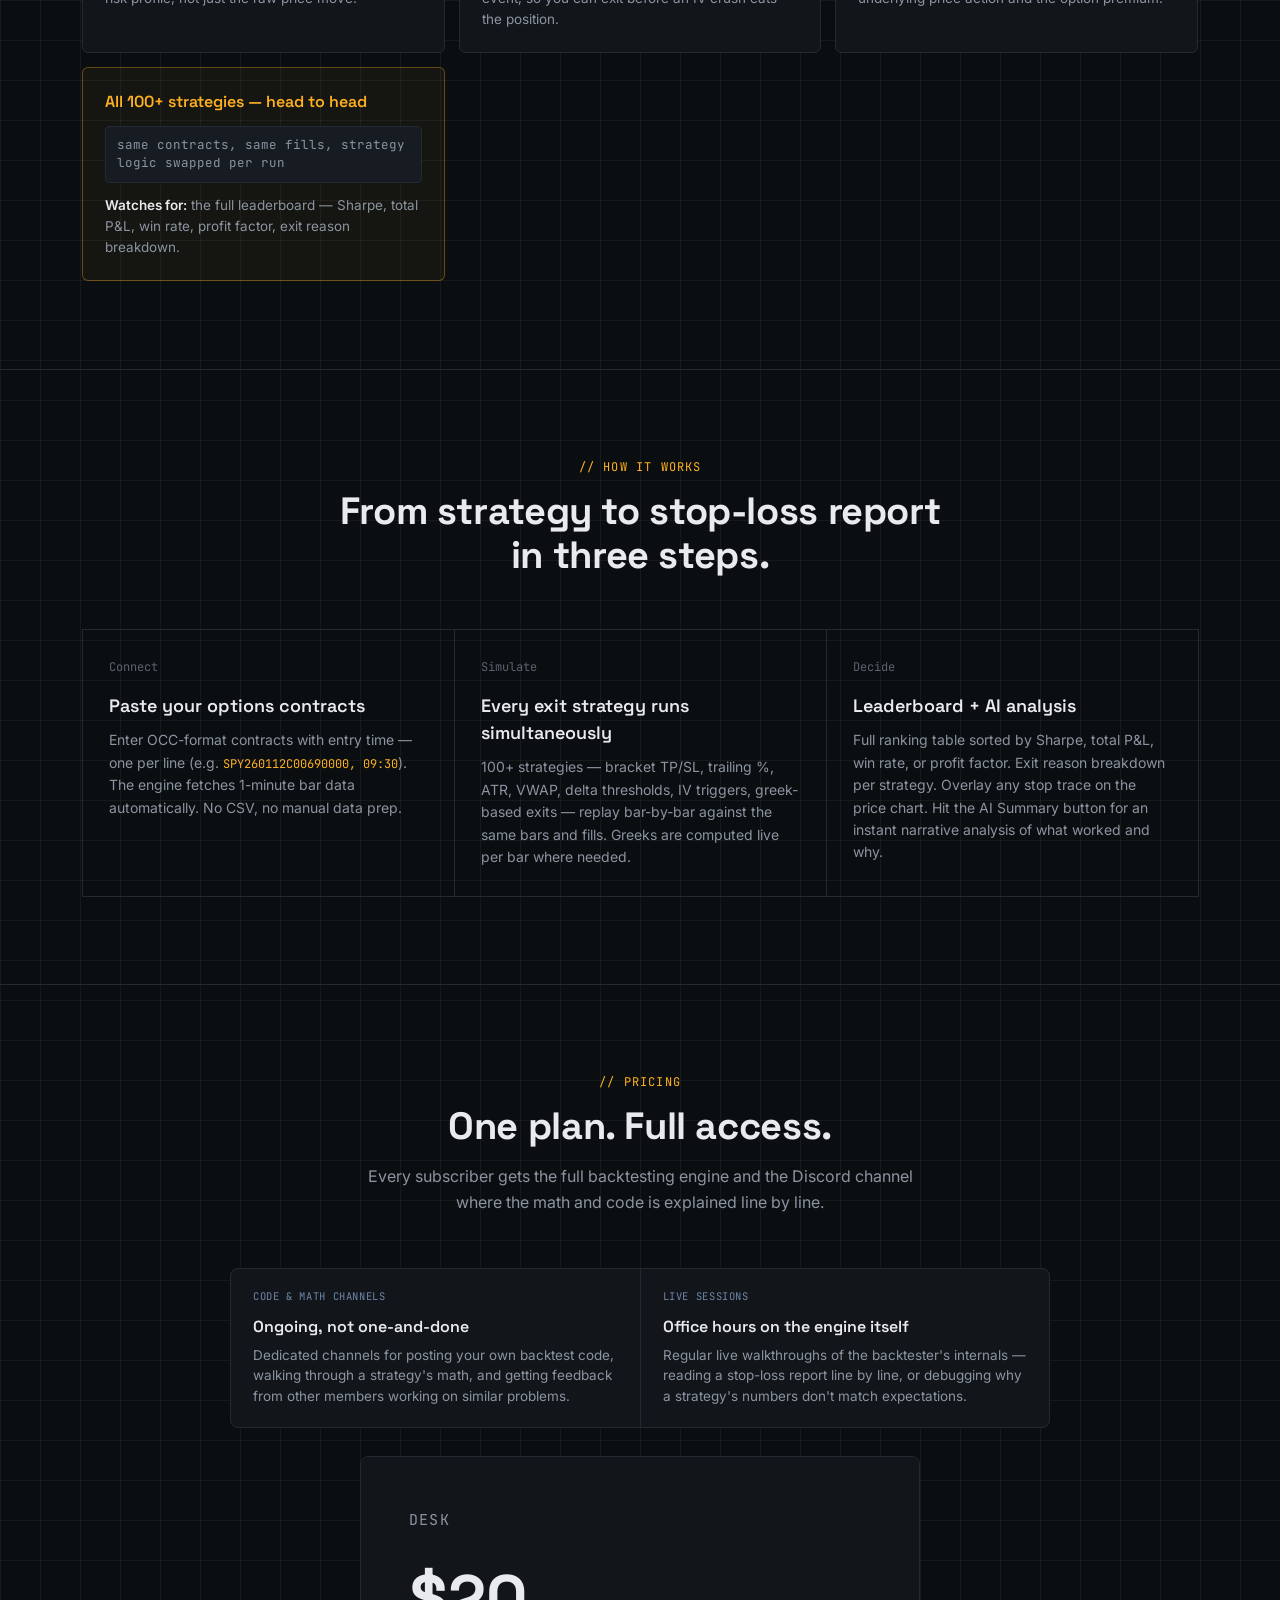
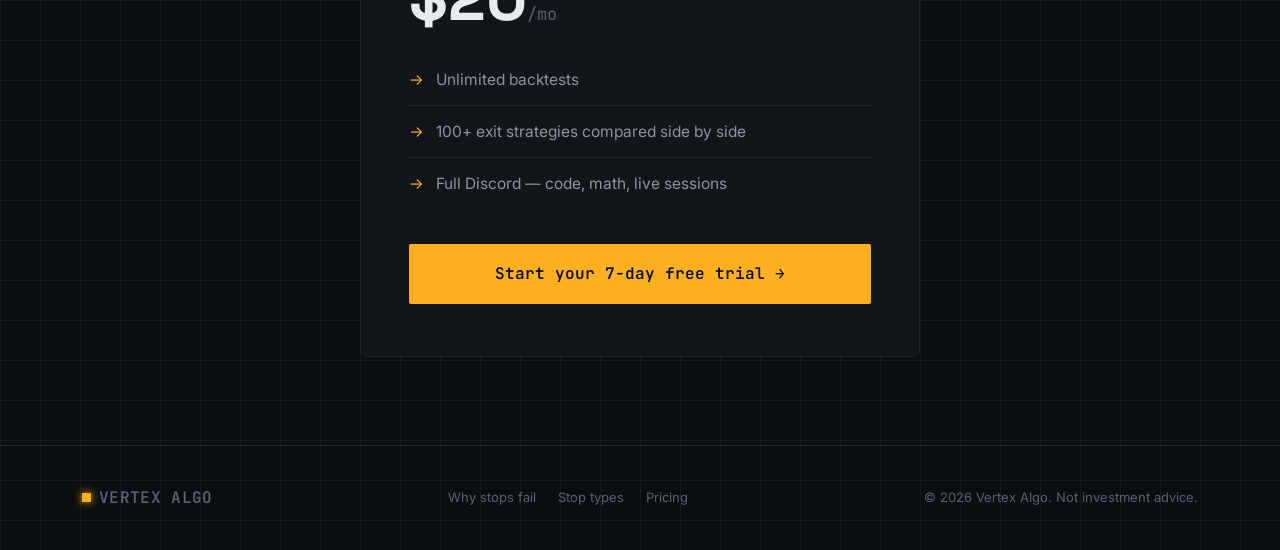
==== commit fff9624c: "Fold Learn section into Pricing, tighten spacing, fix CTA copy The standalone Learn section was most" ====
--- a/index.html
+++ b/index.html
@@ -187,12 +187,12 @@
   </div>
 </section>
 
-<section id="learn">
-  <div class="wrap">
-    <div class="section-head">
-      <div class="section-tag">// Learn</div>
-      <h2>A backtester teaches you more when you can see the math behind it.</h2>
-      <p class="section-sub">Every subscription includes access to the Vertex Algo Discord — where the stop-loss math and the code that implements it are broken down together, not sold as a black box.</p>
+<section id="pricing">
+  <div class="wrap">
+    <div class="section-head">
+      <div class="section-tag">// Pricing</div>
+      <h2>One plan. Full access.</h2>
+      <p class="section-sub">Every subscriber gets the full backtesting engine and the Discord channel where the math and code is explained line by line.</p>
     </div>
 
     <div class="learn-grid">
@@ -207,16 +207,7 @@
         <p>Regular live walkthroughs of the backtester's internals — reading a stop-loss report line by line, or debugging why a strategy's numbers don't match expectations.</p>
       </div>
     </div>
-  </div>
-</section>
-
-<section id="pricing">
-  <div class="wrap">
-    <div class="section-head">
-      <div class="section-tag">// Pricing</div>
-      <h2>One plan. Full access.</h2>
-      <p class="section-sub">Every subscriber gets the full backtesting engine and the Discord channel where the math and code is explained line by line.</p>
-    </div>
+
     <div class="pricing-grid">
       <div class="plan">
         <div class="plan-name">Desk</div>
@@ -226,7 +217,7 @@
           <li>100+ exit strategies compared side by side</li>
           <li>Full Discord — code, math, live sessions</li>
         </ul>
-        <a href="#" class="btn btn-primary" onclick="startCheckout('desk', this); return false;">Subscribe now</a>
+        <a href="#" class="btn btn-primary" onclick="startCheckout('desk', this); return false;">Start your 7-day free trial →</a>
       </div>
     </div>
   </div>
@@ -238,7 +229,6 @@
     <div class="foot-links">
       <a href="#problem">Why stops fail</a>
       <a href="#stops">Stop types</a>
-      <a href="#learn">Learn</a>
       <a href="#pricing">Pricing</a>
     </div>
     <div>© 2026 Vertex Algo. Not investment advice.</div>
--- a/product-page.css
+++ b/product-page.css
@@ -334,16 +334,17 @@
   .learn-grid{
     display:grid;grid-template-columns:1fr;gap:1px;
     background:var(--line);border:1px solid var(--line);
-    margin-bottom:40px;
+    border-radius:8px;overflow:hidden;
+    max-width:820px;margin:0 auto 28px;
   }
   @media(min-width:820px){.learn-grid{grid-template-columns:repeat(2,1fr);}}
-  .learn-card{background:var(--ink);padding:28px 26px;}
+  .learn-card{background:var(--panel);padding:20px 22px;}
   .learn-card .tag{
-    font-family:var(--font-mono);font-size:11px;color:var(--blue);
-    letter-spacing:0.06em;text-transform:uppercase;margin-bottom:14px;
-  }
-  .learn-card h3{font-family:var(--font-display);font-size:18px;font-weight:600;margin-bottom:10px;}
-  .learn-card p{color:var(--text-dim);font-size:14px;line-height:1.6;}
+    font-family:var(--font-mono);font-size:10.5px;color:var(--blue);
+    letter-spacing:0.06em;text-transform:uppercase;margin-bottom:10px;
+  }
+  .learn-card h3{font-family:var(--font-display);font-size:16px;font-weight:600;margin-bottom:6px;}
+  .learn-card p{color:var(--text-dim);font-size:13.5px;line-height:1.55;}
 
   /* ---------- PRICING ---------- */
 
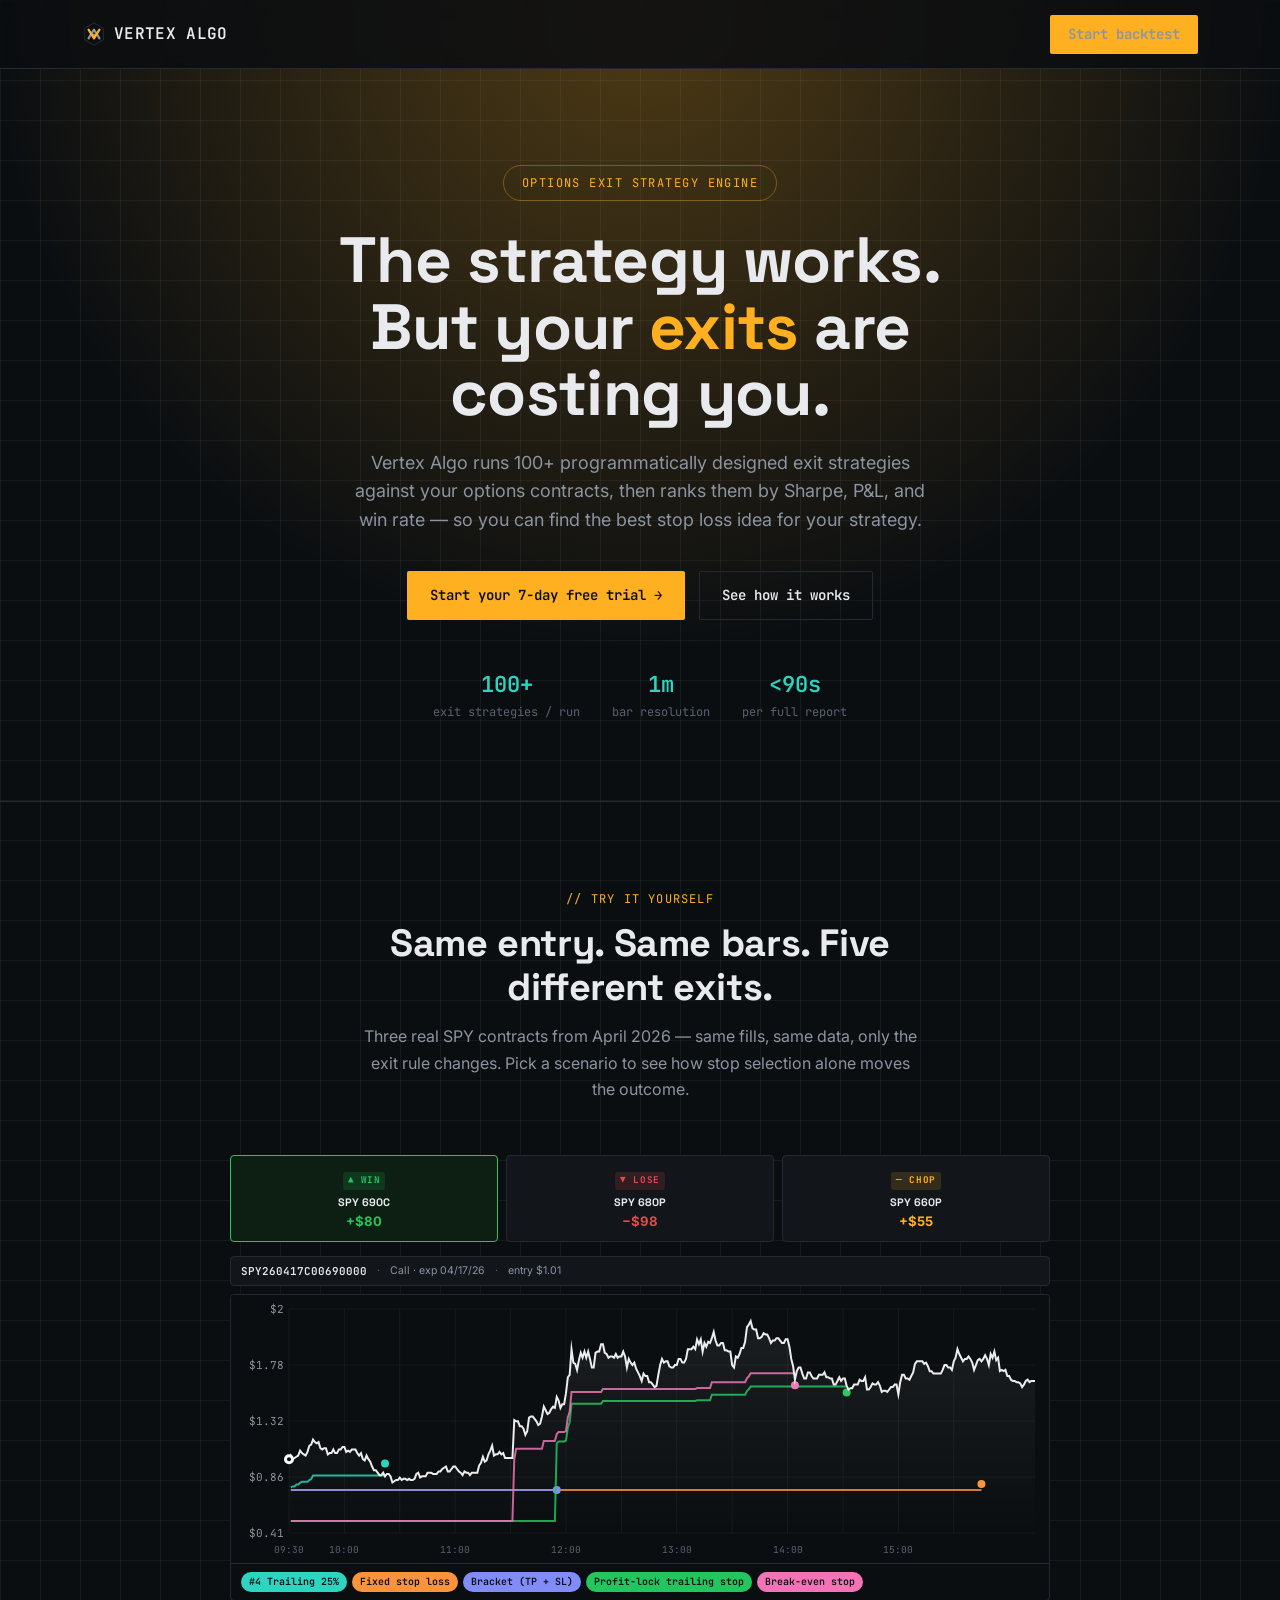
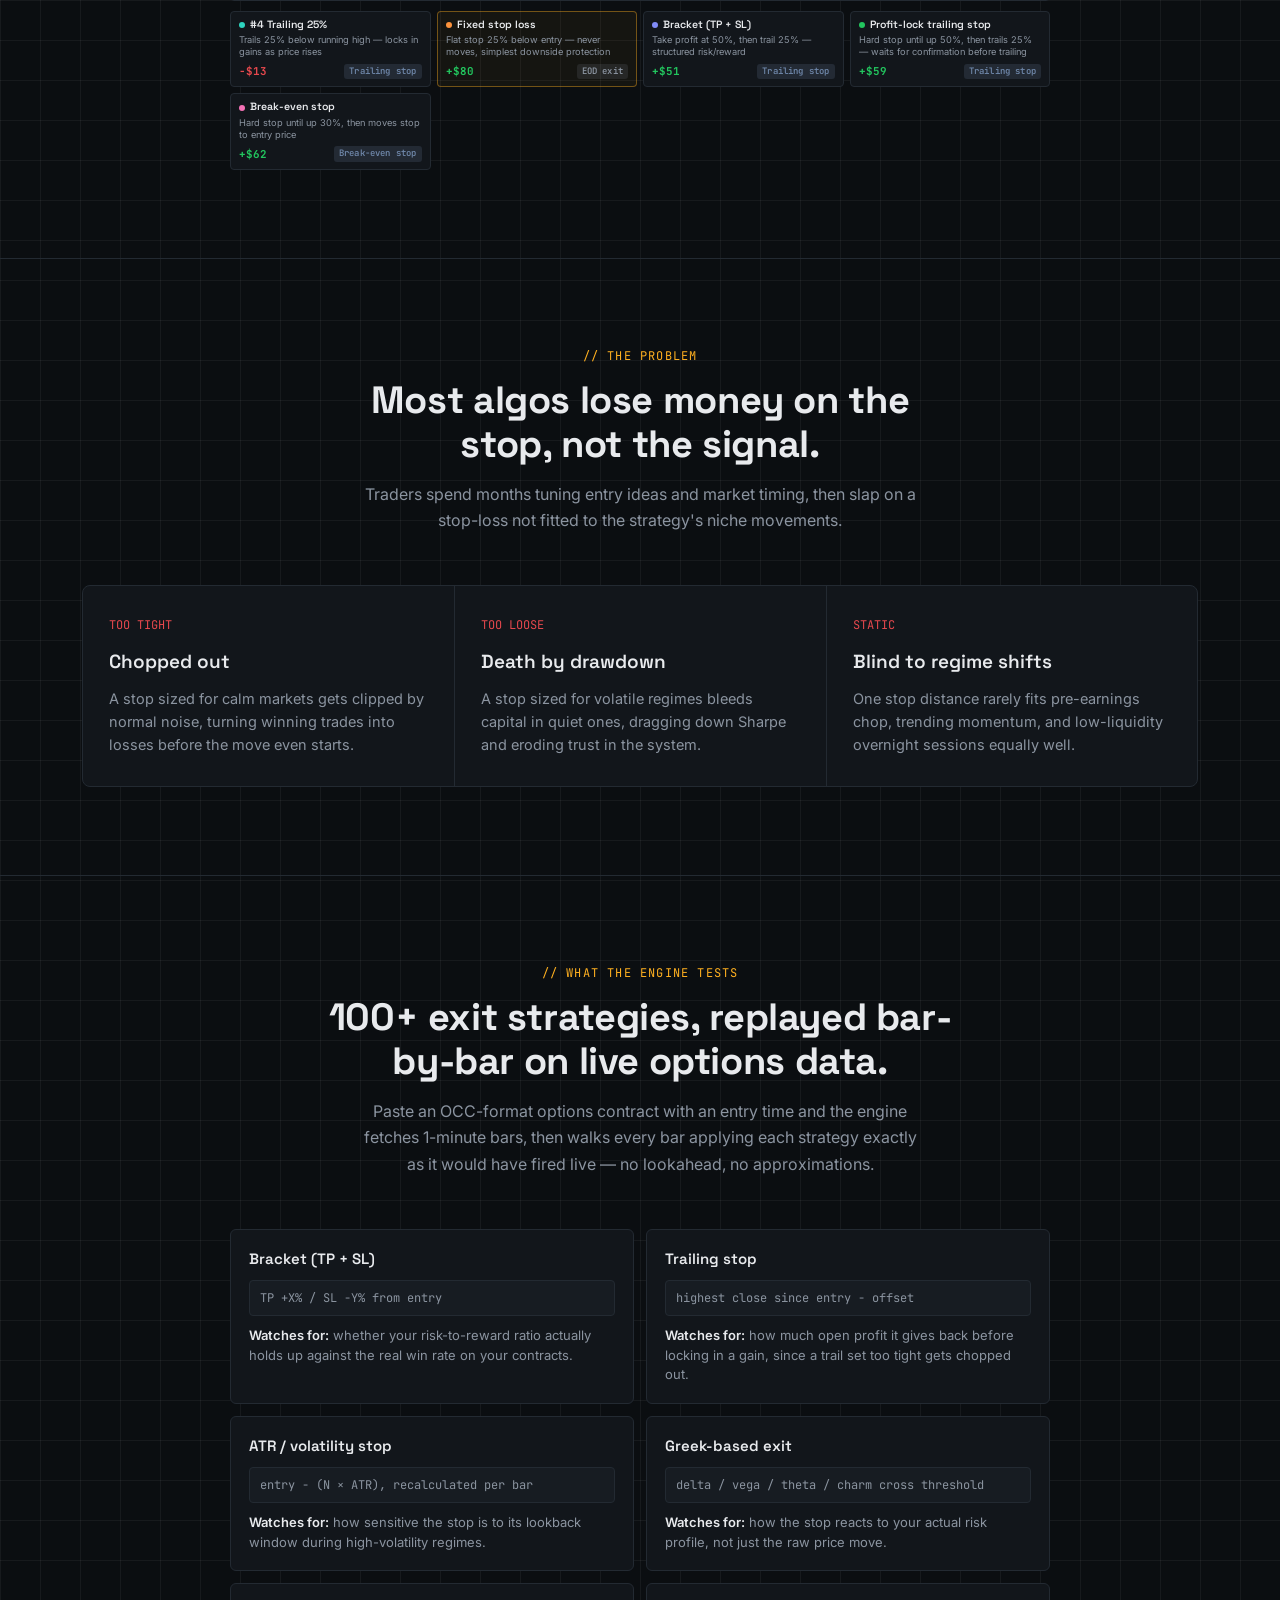
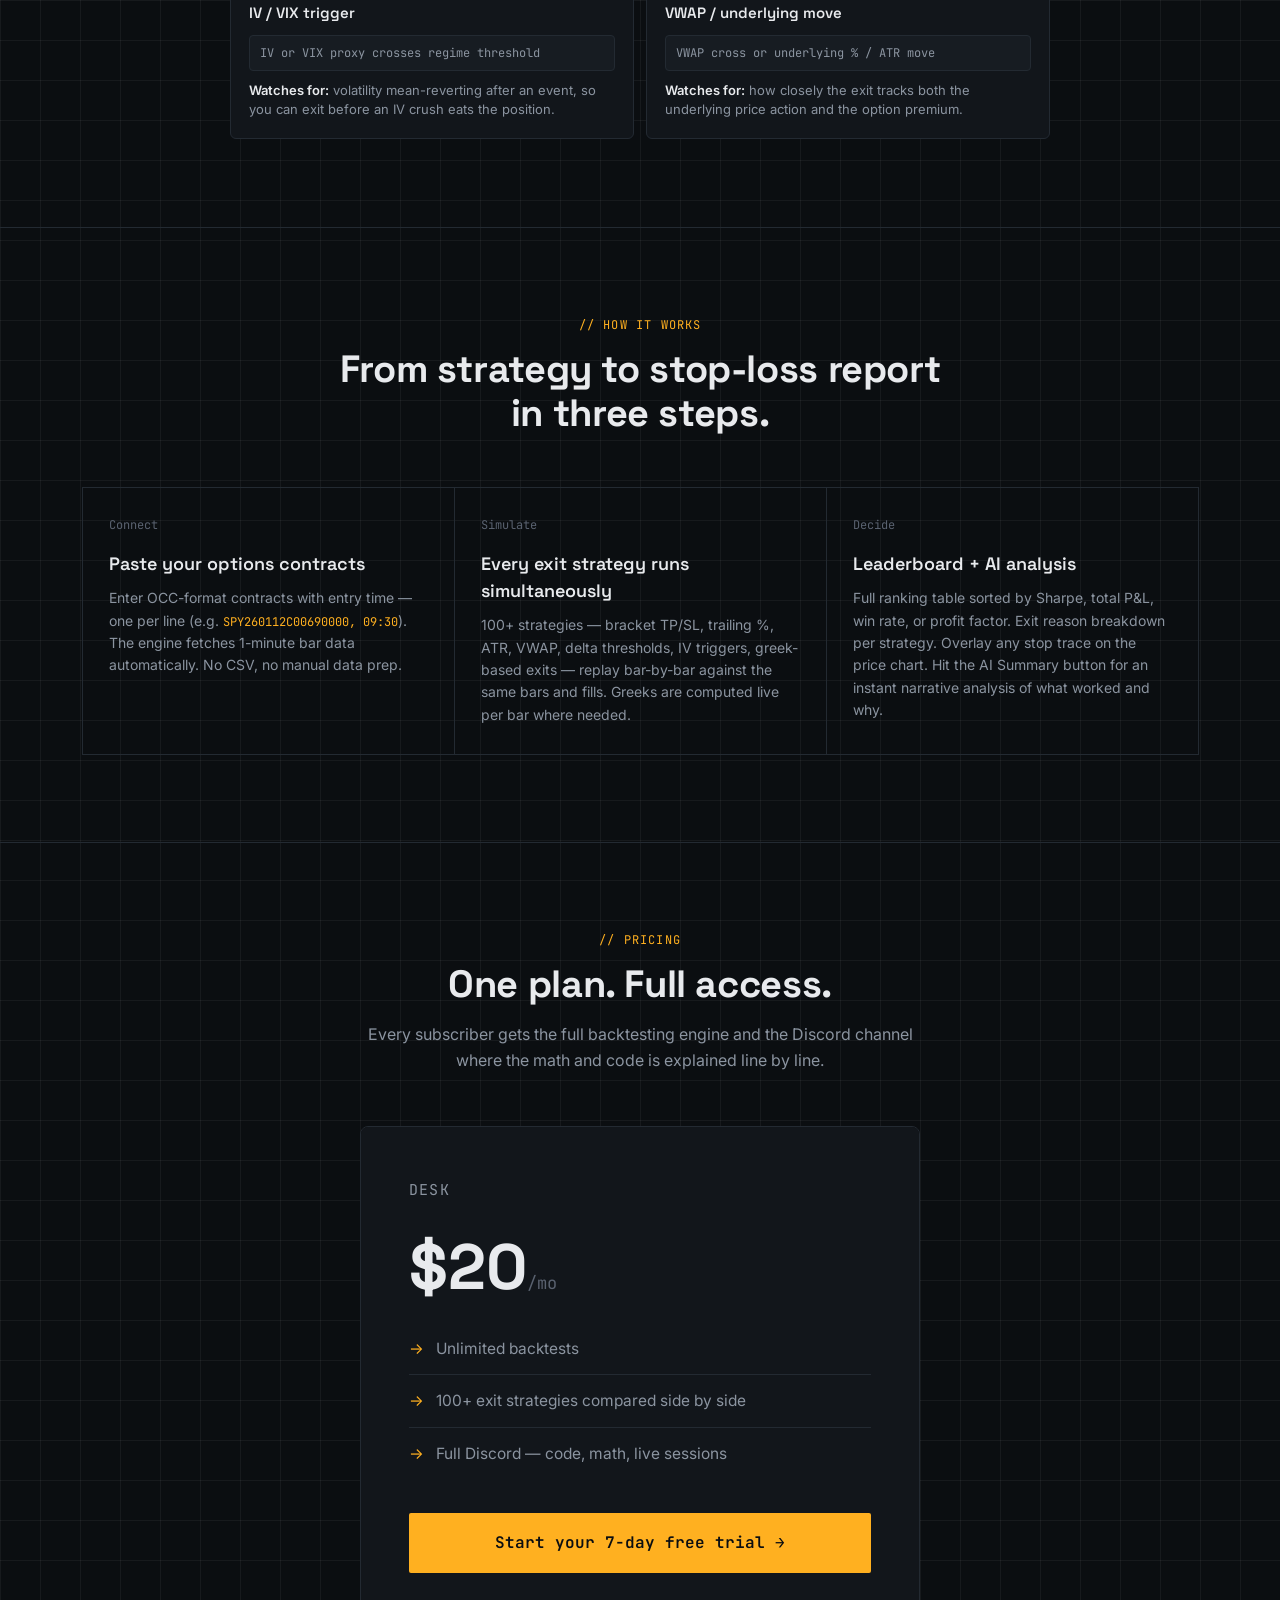
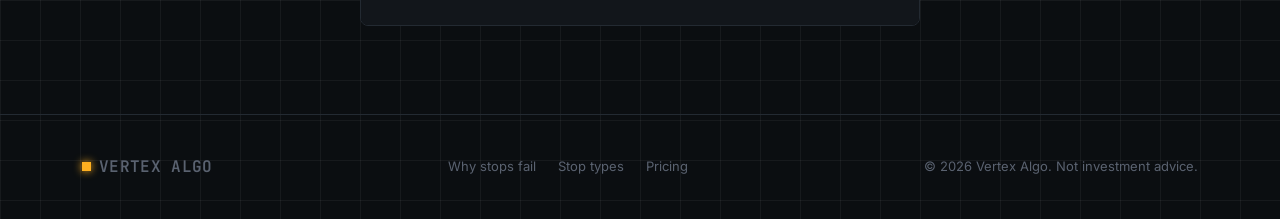
==== commit 6e635806: "Remove highlight card and Discord detail cards, lock stop-types to 2 columns Dropped the "All 100+ s" ====
--- a/index.html
+++ b/index.html
@@ -152,11 +152,6 @@
         <div class="formula">VWAP cross or underlying % / ATR move</div>
         <p class="watch"><strong>Watches for:</strong> how closely the exit tracks both the underlying price action and the option premium.</p>
       </div>
-      <div class="stopfam-card highlight">
-        <div class="top"><h3>All 100+ strategies — head to head</h3></div>
-        <div class="formula">same contracts, same fills, strategy logic swapped per run</div>
-        <p class="watch"><strong>Watches for:</strong> the full leaderboard — Sharpe, total P&amp;L, win rate, profit factor, exit reason breakdown.</p>
-      </div>
     </div>
   </div>
 </section>
@@ -193,19 +188,6 @@
       <div class="section-tag">// Pricing</div>
       <h2>One plan. Full access.</h2>
       <p class="section-sub">Every subscriber gets the full backtesting engine and the Discord channel where the math and code is explained line by line.</p>
-    </div>
-
-    <div class="learn-grid">
-      <div class="learn-card">
-        <div class="tag">Code &amp; math channels</div>
-        <h3>Ongoing, not one-and-done</h3>
-        <p>Dedicated channels for posting your own backtest code, walking through a strategy's math, and getting feedback from other members working on similar problems.</p>
-      </div>
-      <div class="learn-card">
-        <div class="tag">Live sessions</div>
-        <h3>Office hours on the engine itself</h3>
-        <p>Regular live walkthroughs of the backtester's internals — reading a stop-loss report line by line, or debugging why a strategy's numbers don't match expectations.</p>
-      </div>
     </div>
 
     <div class="pricing-grid">
--- a/product-page.css
+++ b/product-page.css
@@ -267,17 +267,14 @@
   }
 
   /* ---------- STOP TYPES (card grid) ---------- */
-  .stopfam-grid{display:grid;grid-template-columns:1fr;gap:14px;}
-  @media(min-width:700px){.stopfam-grid{grid-template-columns:repeat(2,1fr);}}
-  @media(min-width:1040px){.stopfam-grid{grid-template-columns:repeat(3,1fr);}}
-  .stopfam-card{background:var(--panel);border:1px solid var(--line);border-radius:6px;padding:22px;}
-  .stopfam-card.highlight{border-color:rgba(255,176,32,.35);background:rgba(255,176,32,.045);}
-  .stopfam-card .top{margin-bottom:12px;}
-  .stopfam-card h3{font-family:var(--font-display);font-size:16px;font-weight:600;}
-  .stopfam-card .formula{font-family:var(--font-mono);font-size:12.5px;color:var(--text-dim);background:var(--panel-2);border:1px solid var(--line);border-radius:4px;padding:9px 11px;margin-bottom:12px;}
-  .stopfam-card .watch{font-size:13.5px;color:var(--text-dim);line-height:1.55;}
+  .stopfam-grid{display:grid;grid-template-columns:1fr;gap:12px;max-width:820px;margin:0 auto;}
+  @media(min-width:560px){.stopfam-grid{grid-template-columns:repeat(2,1fr);}}
+  .stopfam-card{background:var(--panel);border:1px solid var(--line);border-radius:6px;padding:18px;}
+  .stopfam-card .top{margin-bottom:10px;}
+  .stopfam-card h3{font-family:var(--font-display);font-size:15px;font-weight:600;}
+  .stopfam-card .formula{font-family:var(--font-mono);font-size:12px;color:var(--text-dim);background:var(--panel-2);border:1px solid var(--line);border-radius:4px;padding:8px 10px;margin-bottom:10px;}
+  .stopfam-card .watch{font-size:13px;color:var(--text-dim);line-height:1.5;}
   .stopfam-card .watch strong{color:var(--text);font-weight:600;}
-  .stopfam-card.highlight h3{color:var(--amber);}
 
   /* ---------- HOW IT WORKS ---------- */
   .flow{
@@ -330,22 +327,6 @@
   .metric.good .m-val{color:var(--amber);}
   .metric .m-delta{font-size:12px;color:var(--text-dim);margin-top:4px;}
 
-  /* ---------- LEARN / DISCORD ---------- */
-  .learn-grid{
-    display:grid;grid-template-columns:1fr;gap:1px;
-    background:var(--line);border:1px solid var(--line);
-    border-radius:8px;overflow:hidden;
-    max-width:820px;margin:0 auto 28px;
-  }
-  @media(min-width:820px){.learn-grid{grid-template-columns:repeat(2,1fr);}}
-  .learn-card{background:var(--panel);padding:20px 22px;}
-  .learn-card .tag{
-    font-family:var(--font-mono);font-size:10.5px;color:var(--blue);
-    letter-spacing:0.06em;text-transform:uppercase;margin-bottom:10px;
-  }
-  .learn-card h3{font-family:var(--font-display);font-size:16px;font-weight:600;margin-bottom:6px;}
-  .learn-card p{color:var(--text-dim);font-size:13.5px;line-height:1.55;}
-
   /* ---------- PRICING ---------- */
 
   .pricing-grid{
@@ -390,7 +371,7 @@
   @media(max-width:480px){
     nav .wrap{justify-content:center;gap:24px;}
 
-    .problem-card,.learn-card,.flow-step{text-align:center;}
+    .problem-card,.flow-step{text-align:center;}
 
     .plan{text-align:center;align-items:center;}
     .plan-features{align-self:stretch;text-align:left;}
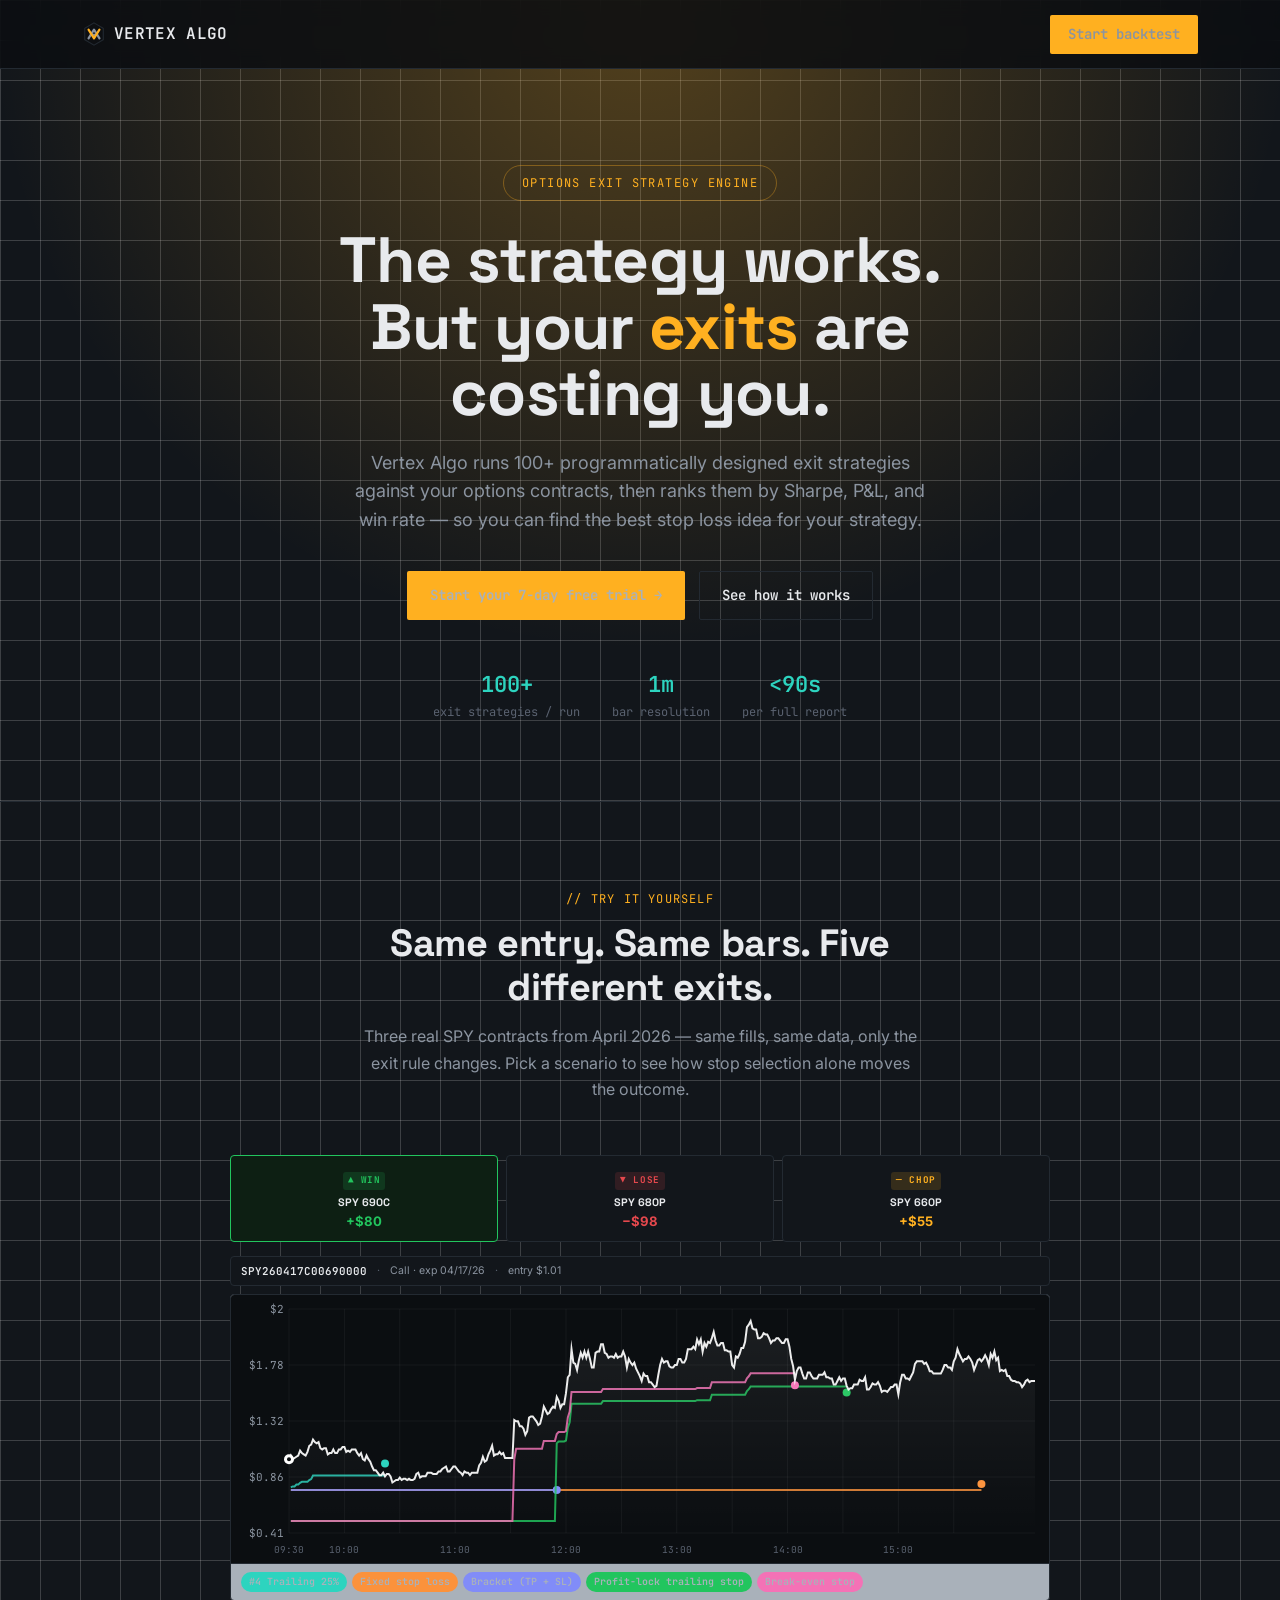
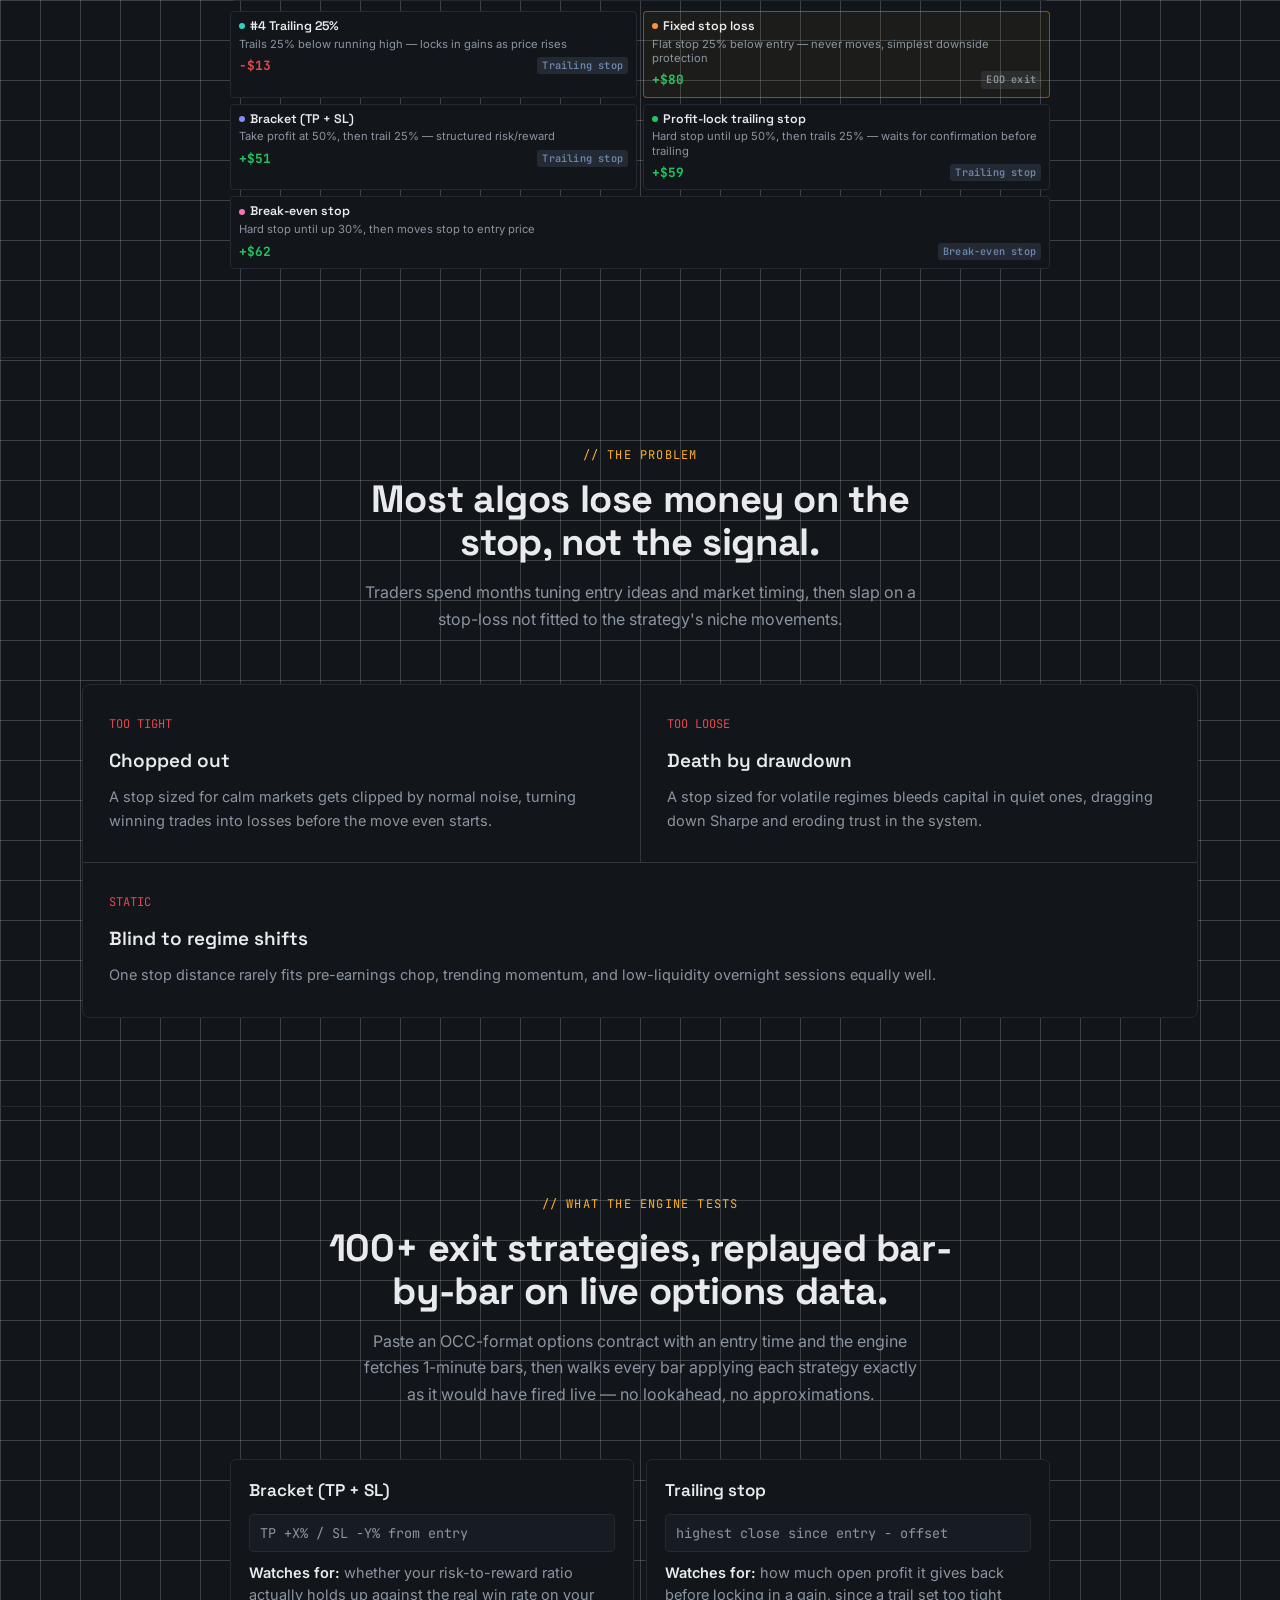
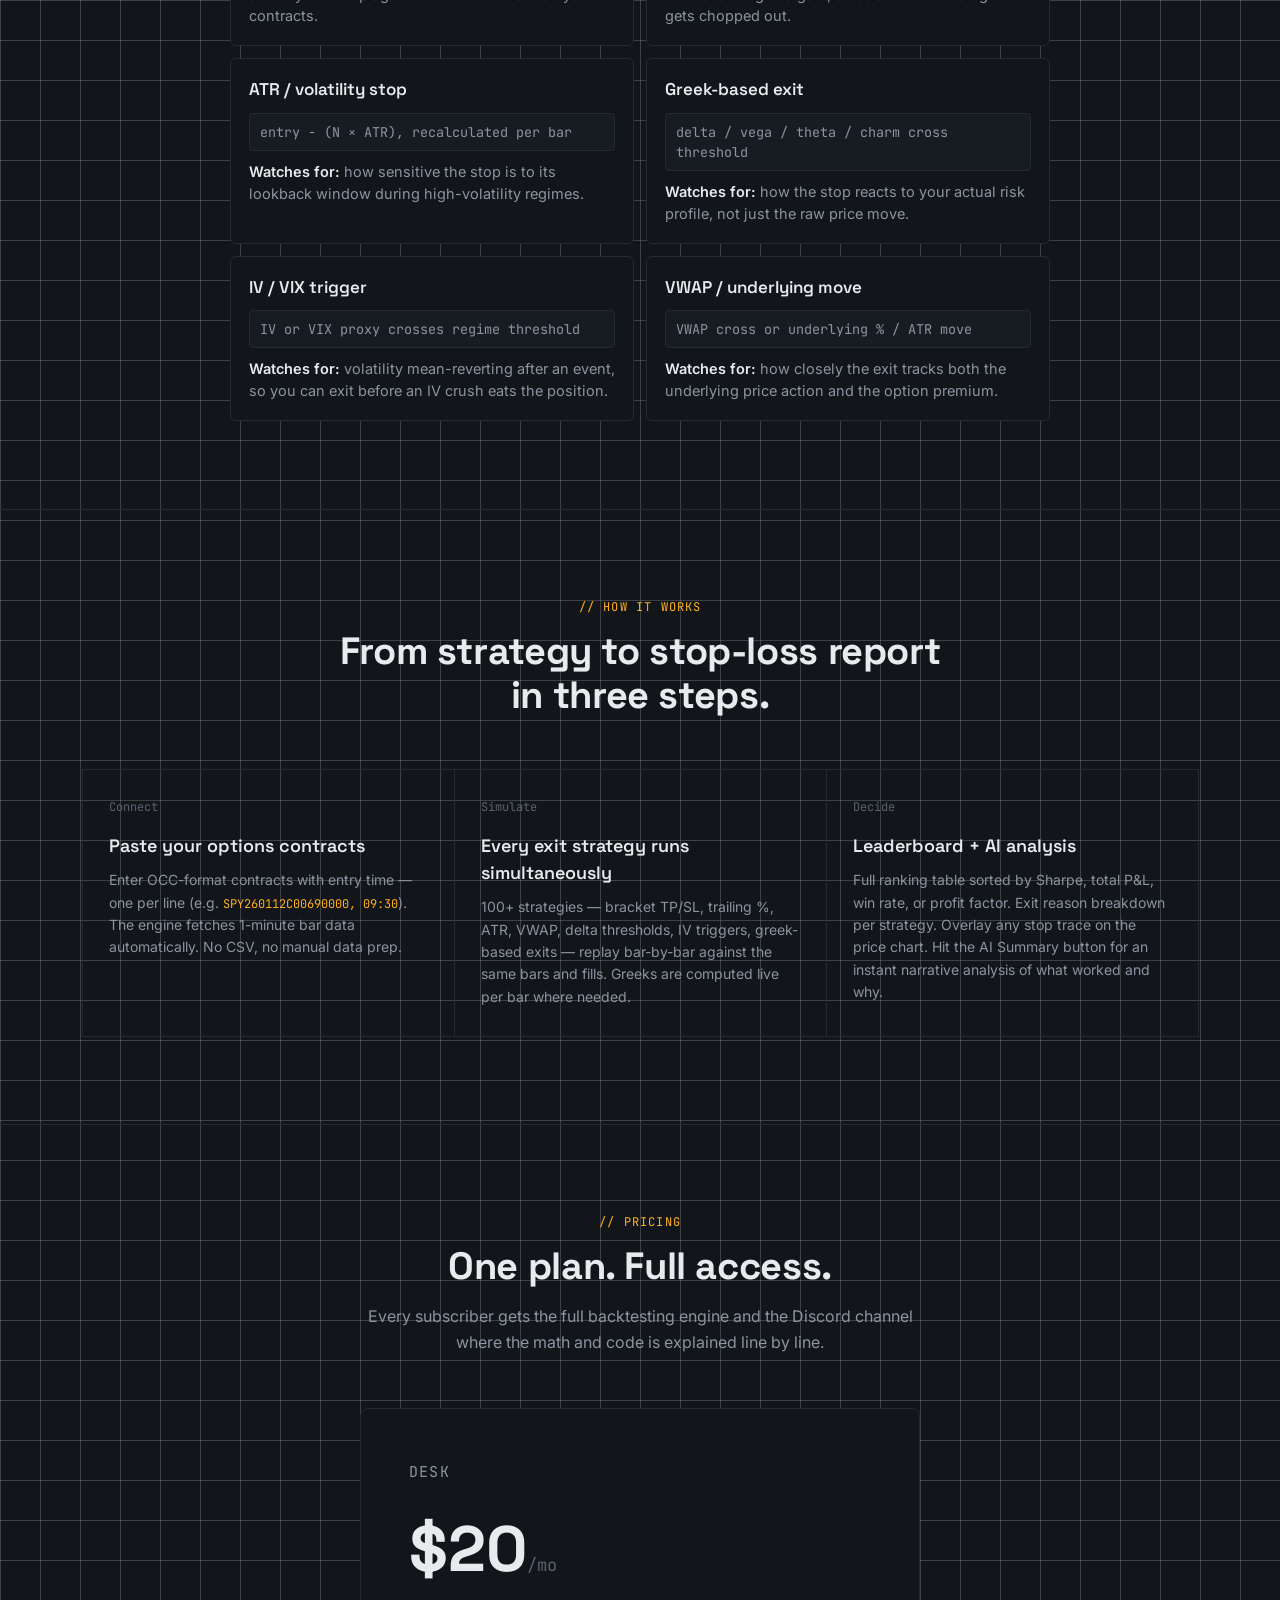
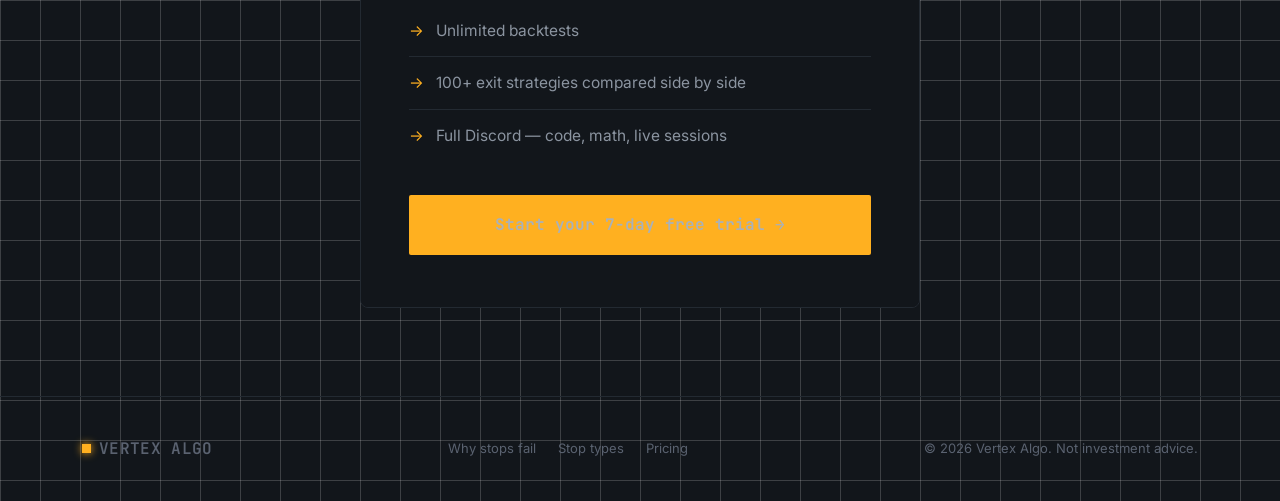
==== commit 39e5723b: "Add custom checkout page (Concept B) backed by Stripe Payment Element Replaces the redirect to Strip" ====
--- a/index.html
+++ b/index.html
@@ -199,7 +199,7 @@
           <li>100+ exit strategies compared side by side</li>
           <li>Full Discord — code, math, live sessions</li>
         </ul>
-        <a href="#" class="btn btn-primary" onclick="startCheckout('desk', this); return false;">Start your 7-day free trial →</a>
+        <a href="/checkout.html?plan=desk" class="btn btn-primary">Start your 7-day free trial →</a>
       </div>
     </div>
   </div>
--- a/product-page.css
+++ b/product-page.css
@@ -1,7 +1,7 @@
 @import url('https://fonts.googleapis.com/css2?family=Space+Grotesk:wght@400;500;600;700&family=JetBrains+Mono:wght@400;500;600&family=Inter:wght@400;500;600&display=swap');
 
   :root{
-    --ink:#0B0E11;
+    --ink:#a9b1ba;
     --panel:#12161B;
     --panel-2:#171C22;
     --line:#232A32;
@@ -20,14 +20,14 @@
 
   *{margin:0;padding:0;box-sizing:border-box;}
 
-  html{scroll-behavior:smooth;}
+  html{scroll-behavior:smooth;background:var(--panel);}
 
   body{
-    background:var(--ink);
+    background:var(--panel);
     background-image:
       radial-gradient(1000px circle at 50% 0%, rgba(255,176,32,0.28), transparent 65%),
-      linear-gradient(rgba(255,255,255,0.05) 1px, transparent 1px),
-      linear-gradient(90deg, rgba(255,255,255,0.05) 1px, transparent 1px);
+      linear-gradient(rgba(255,255,255,0.18) 1px, transparent 1px),
+      linear-gradient(90deg, rgba(255,255,255,0.18) 1px, transparent 1px);
     background-repeat:no-repeat, repeat, repeat;
     background-size:auto, 40px 40px, 40px 40px;
     color:var(--text);
@@ -77,11 +77,11 @@
     font-size:14px;color:var(--text-dim);
     transition:color .15s ease;
   }
-  .nav-links a:hover{color:var(--text);}
+  .nav-links a:hover{color:var(--panel);}
   .nav-cta{
     font-family:var(--font-mono);
     font-size:13px;
-    color:var(--ink);
+    color:var(--text);
     background:var(--amber);
     padding:9px 18px;
     border-radius:2px;
@@ -193,29 +193,24 @@
 
   /* ---------- PROBLEM ---------- */
   .problem-grid{
-    display:grid;grid-template-columns:1fr;
+    display:grid;grid-template-columns:repeat(2,1fr);
     border:1px solid var(--line);
     border-radius:8px;
     overflow:hidden;
     background:var(--panel);
   }
-  @media(min-width:760px){.problem-grid{grid-template-columns:repeat(3,1fr);}}
   .problem-card{
-    padding:30px 26px;
-    border-top:1px solid var(--line);
-  }
-  .problem-card:first-child{border-top:none;}
-  @media(min-width:760px){
-    .problem-card{border-top:none;border-left:1px solid var(--line);}
-    .problem-card:first-child{border-left:none;}
-  }
+    padding:clamp(18px, 4vw, 30px) clamp(16px, 3.4vw, 26px);
+  }
+  .problem-card:nth-child(2){border-left:1px solid rgba(255,255,255,0.14);}
+  .problem-card:nth-child(3){grid-column:1/-1;border-top:1px solid rgba(255,255,255,0.14);}
   .problem-card .tag{
-    font-family:var(--font-mono);font-size:12px;color:var(--red);margin-bottom:14px;
+    font-family:var(--font-mono);font-size:clamp(10.5px, 2vw, 12px);color:var(--red);margin-bottom:14px;
   }
   .problem-card h3{
-    font-family:var(--font-display);font-size:19px;font-weight:600;margin-bottom:10px;
-  }
-  .problem-card p{color:var(--text-dim);font-size:14.5px;line-height:1.6;}
+    font-family:var(--font-display);font-size:clamp(16px, 3.6vw, 19px);font-weight:600;margin-bottom:10px;
+  }
+  .problem-card p{color:var(--text-dim);font-size:clamp(13px, 2.6vw, 14.5px);line-height:1.6;}
 
   /* ---------- STOP TYPES TABLE ---------- */
   .stop-table{
@@ -267,13 +262,12 @@
   }
 
   /* ---------- STOP TYPES (card grid) ---------- */
-  .stopfam-grid{display:grid;grid-template-columns:1fr;gap:12px;max-width:820px;margin:0 auto;}
-  @media(min-width:560px){.stopfam-grid{grid-template-columns:repeat(2,1fr);}}
-  .stopfam-card{background:var(--panel);border:1px solid var(--line);border-radius:6px;padding:18px;}
+  .stopfam-grid{display:grid;grid-template-columns:repeat(2,1fr);gap:12px;max-width:820px;margin:0 auto;}
+  .stopfam-card{background:var(--panel);border:1px solid var(--line);border-radius:6px;padding:clamp(12px, 3.6vw, 18px);}
   .stopfam-card .top{margin-bottom:10px;}
-  .stopfam-card h3{font-family:var(--font-display);font-size:15px;font-weight:600;}
-  .stopfam-card .formula{font-family:var(--font-mono);font-size:12px;color:var(--text-dim);background:var(--panel-2);border:1px solid var(--line);border-radius:4px;padding:8px 10px;margin-bottom:10px;}
-  .stopfam-card .watch{font-size:13px;color:var(--text-dim);line-height:1.5;}
+  .stopfam-card h3{font-family:var(--font-display);font-size:clamp(16px, 4vw, 17px);font-weight:600;}
+  .stopfam-card .formula{font-family:var(--font-mono);font-size:clamp(13px, 3.2vw, 13.5px);color:var(--text-dim);background:var(--panel-2);border:1px solid var(--line);border-radius:4px;padding:8px 10px;margin-bottom:10px;}
+  .stopfam-card .watch{font-size:clamp(14px, 3.6vw, 14.5px);color:var(--text-dim);line-height:1.5;}
   .stopfam-card .watch strong{color:var(--text);font-weight:600;}
 
   /* ---------- HOW IT WORKS ---------- */
--- a/demo.css
+++ b/demo.css
@@ -23,31 +23,24 @@
 
 .tool-demo .chart-wrapper{background:var(--ink);border:1px solid var(--line);border-radius:4px;overflow:hidden;margin-bottom:10px}
 .tool-demo canvas#demoChart{display:block;width:100%}
-.tool-demo .strat-toggles{display:flex;flex-wrap:wrap;gap:5px;padding:8px 10px;border-top:1px solid var(--line)}
-.tool-demo .strat-toggle{font-family:var(--font-mono);padding:2px 8px;border-radius:20px;border:1.5px solid var(--c);background:transparent;color:var(--c);font-size:.62rem;font-weight:600;cursor:pointer;transition:background .15s,color .15s;line-height:1.6}
+.tool-demo .strat-toggles{display:flex;flex-wrap:nowrap;overflow-x:auto;gap:5px;padding:8px 10px;border-top:1px solid var(--line)}
+.tool-demo .strat-toggle{font-family:var(--font-mono);padding:2px 8px;border-radius:20px;border:1.5px solid var(--c);background:transparent;color:var(--c);font-size:.62rem;font-weight:600;cursor:pointer;transition:background .15s,color .15s;line-height:1.6;white-space:nowrap;flex-shrink:0}
 .tool-demo .strat-toggle.active{background:var(--c);color:var(--ink)}
 .tool-demo .strat-toggle:not(.active):hover{opacity:.75}
 
 .tool-demo .strat-table{display:grid;grid-template-columns:repeat(2,1fr);gap:6px}
 .tool-demo .strat-row{background:var(--panel);border:1px solid var(--line);border-radius:4px;padding:7px 8px;transition:border-color .15s}
 .tool-demo .strat-row.best{border-color:rgba(255,176,32,.4);background:rgba(255,176,32,.045)}
+.tool-demo .strat-row:nth-child(5){grid-column:1/-1}
 .tool-demo .stop-head{display:flex;align-items:center;gap:5px;margin-bottom:3px}
 .tool-demo .sdot{width:6px;height:6px;border-radius:50%;flex-shrink:0}
-.tool-demo .sname{font-family:var(--font-display);font-size:.66rem;font-weight:600;color:var(--text);line-height:1.2}
-.tool-demo .sdesc{font-size:.58rem;color:var(--text-dim);line-height:1.28;display:-webkit-box;-webkit-line-clamp:2;-webkit-box-orient:vertical;overflow:hidden;margin-bottom:5px}
+.tool-demo .sname{font-family:var(--font-display);font-size:clamp(.66rem, 2.2vw, .78rem);font-weight:600;color:var(--text);line-height:1.2;flex:1;min-width:0;white-space:nowrap;overflow:hidden;text-overflow:ellipsis}
+.tool-demo .sdesc{font-size:clamp(.58rem, 1.9vw, .7rem);color:var(--text-dim);line-height:1.28;display:-webkit-box;-webkit-line-clamp:2;-webkit-box-orient:vertical;overflow:hidden;margin-bottom:5px}
 .tool-demo .sright{display:flex;align-items:center;justify-content:space-between;gap:6px}
-.tool-demo .spnl{font-family:var(--font-mono);font-size:.68rem;font-weight:700;white-space:nowrap}
+.tool-demo .spnl{font-family:var(--font-mono);font-size:clamp(.68rem, 2.2vw, .8rem);font-weight:700;white-space:nowrap}
 .tool-demo .spnl.pos{color:#22c55e}.tool-demo .spnl.neg{color:var(--red)}.tool-demo .spnl.zero{color:var(--text-faint)}
-.tool-demo .sexit-badge{font-family:var(--font-mono);display:inline-block;padding:1px 5px;border-radius:3px;font-size:.56rem;font-weight:600;letter-spacing:.02em;white-space:nowrap}
+.tool-demo .sexit-badge{font-family:var(--font-mono);display:inline-block;padding:1px 5px;border-radius:3px;font-size:clamp(.56rem, 1.8vw, .64rem);font-weight:600;letter-spacing:.02em;white-space:nowrap}
 .tool-demo .sexit-badge.eod{background:rgba(139,148,160,.14);color:var(--text-dim)}
 .tool-demo .sexit-badge.trailing_stop,.tool-demo .sexit-badge.break_even_stop{background:rgba(110,134,168,.18);color:var(--blue)}
 .tool-demo .sexit-badge.hard_stop{background:rgba(229,72,77,.14);color:var(--red)}
 .tool-demo .sexit-badge.profit_target{background:rgba(34,197,94,.14);color:#22c55e}
-
-@media(min-width:640px){
-  .tool-demo .strat-table{grid-template-columns:repeat(4,1fr)}
-}
-
-@media(max-width:540px){
-  .tool-demo .strat-table{grid-template-columns:repeat(2,1fr)}
-}
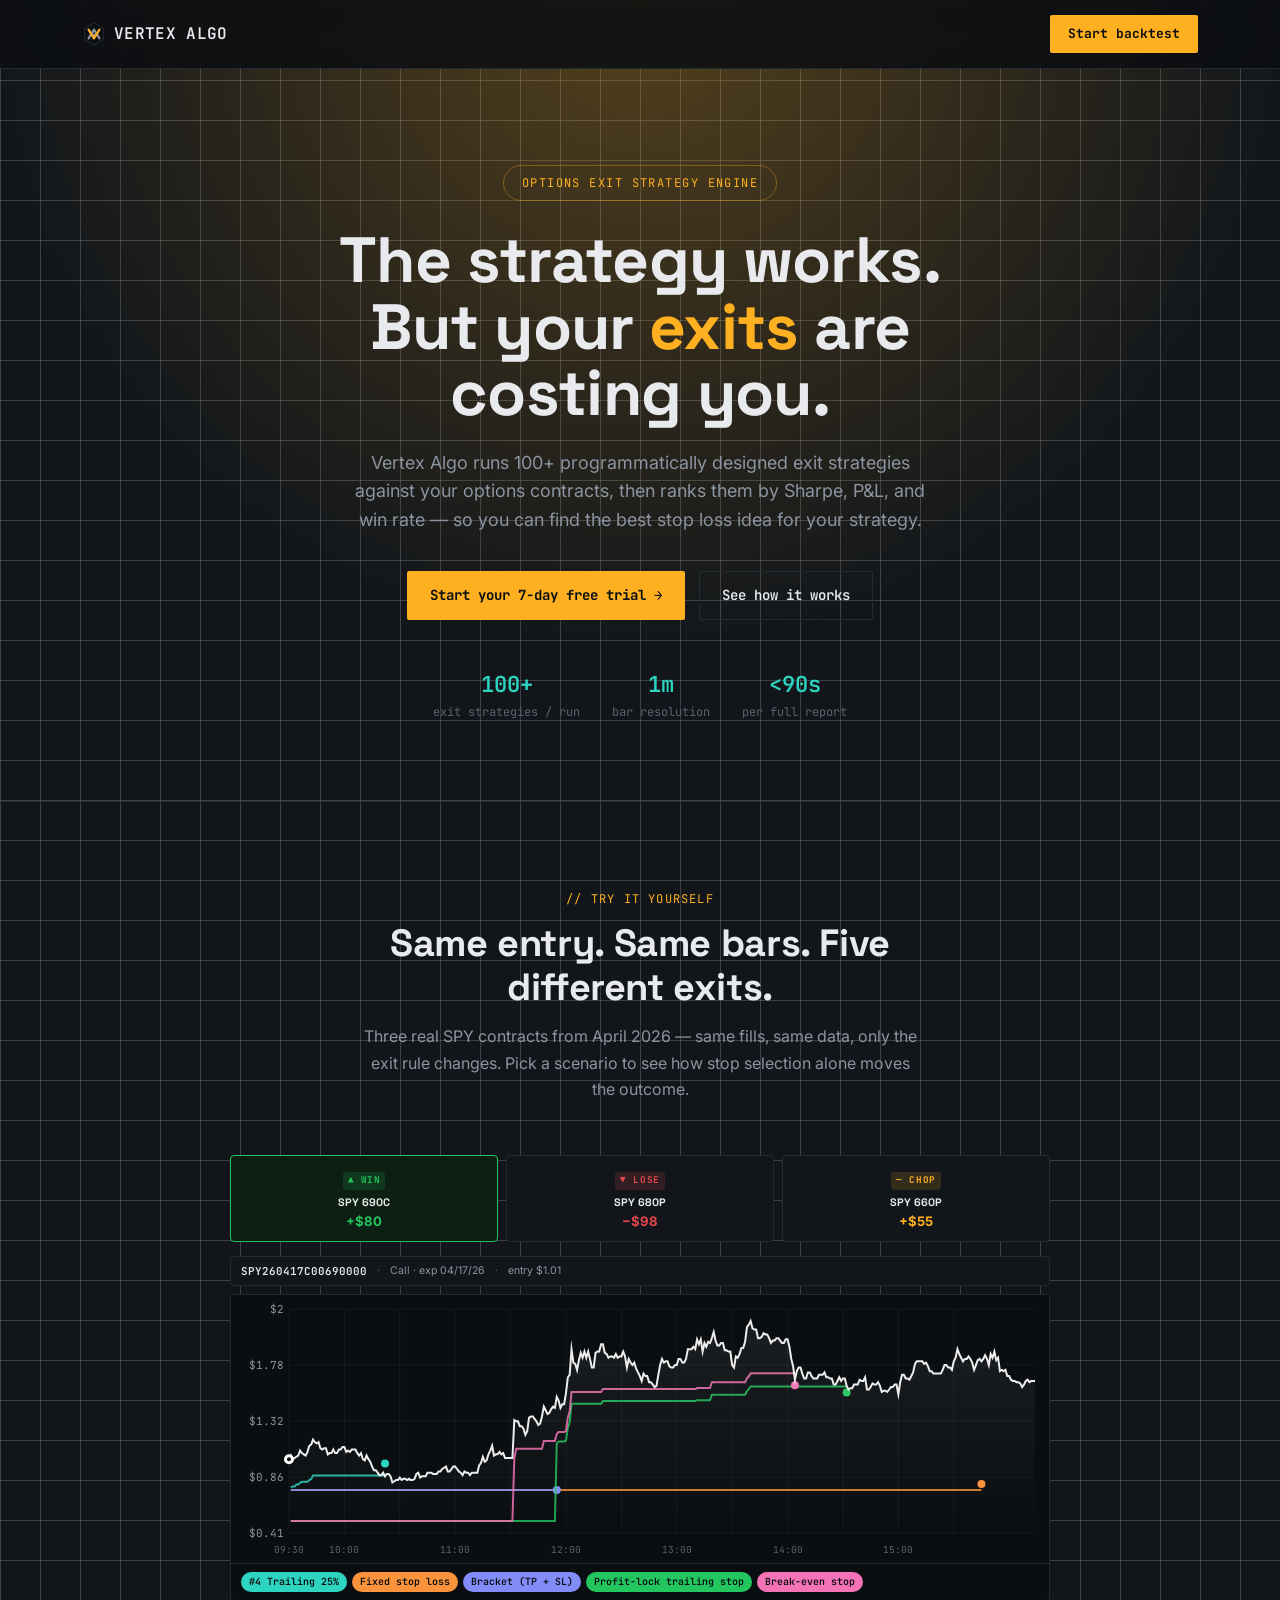
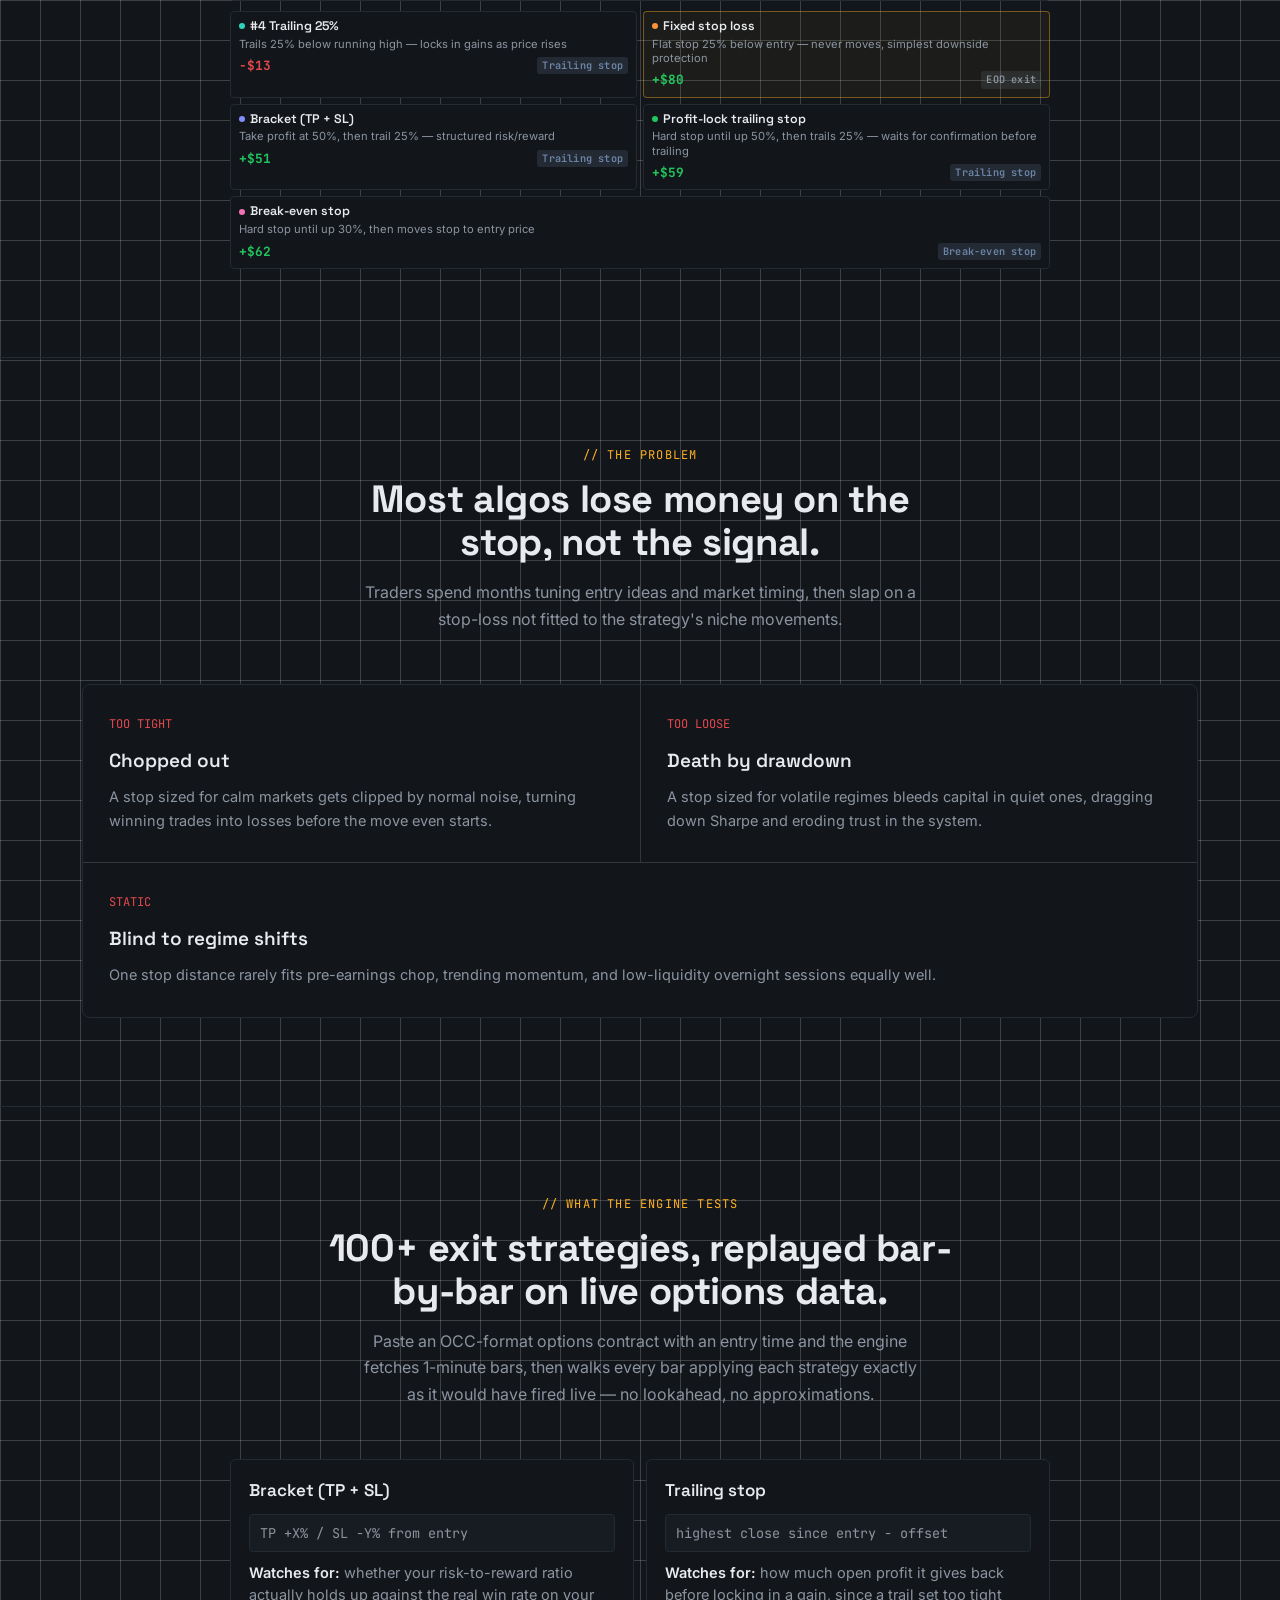
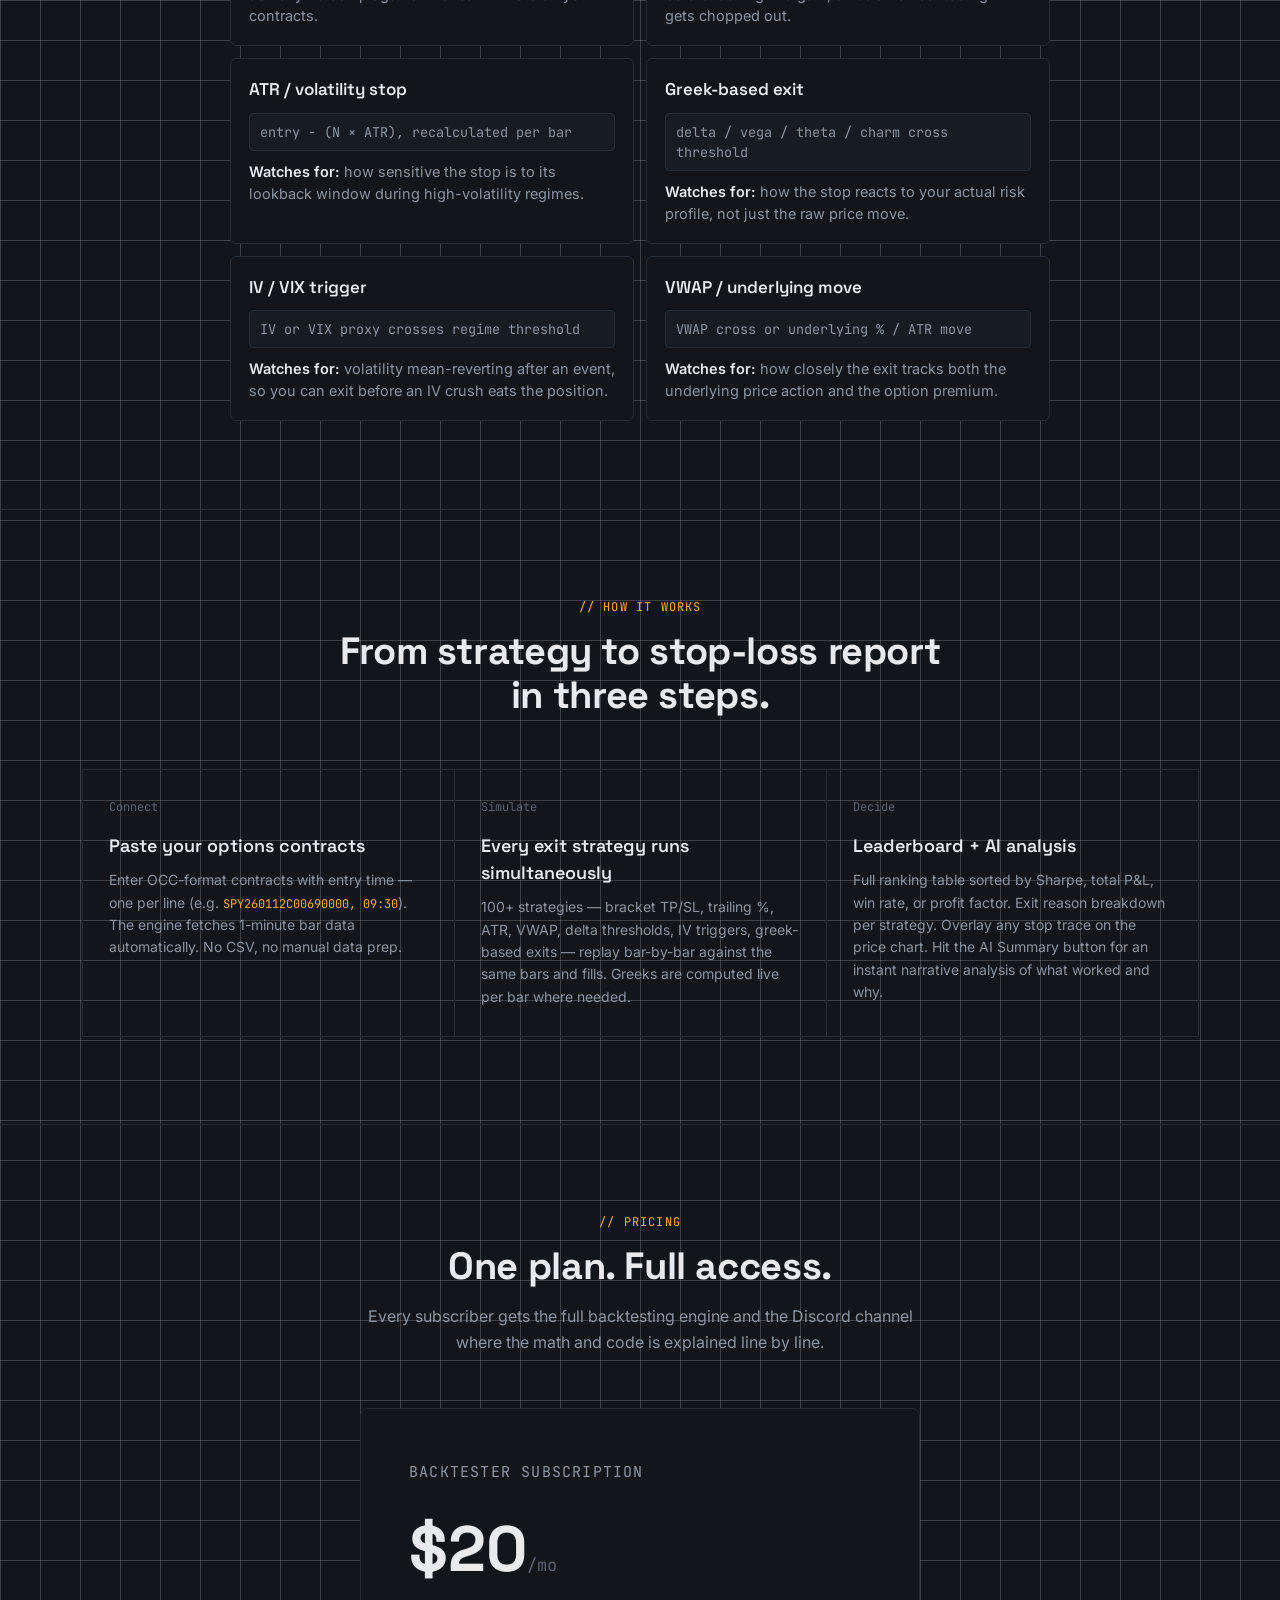
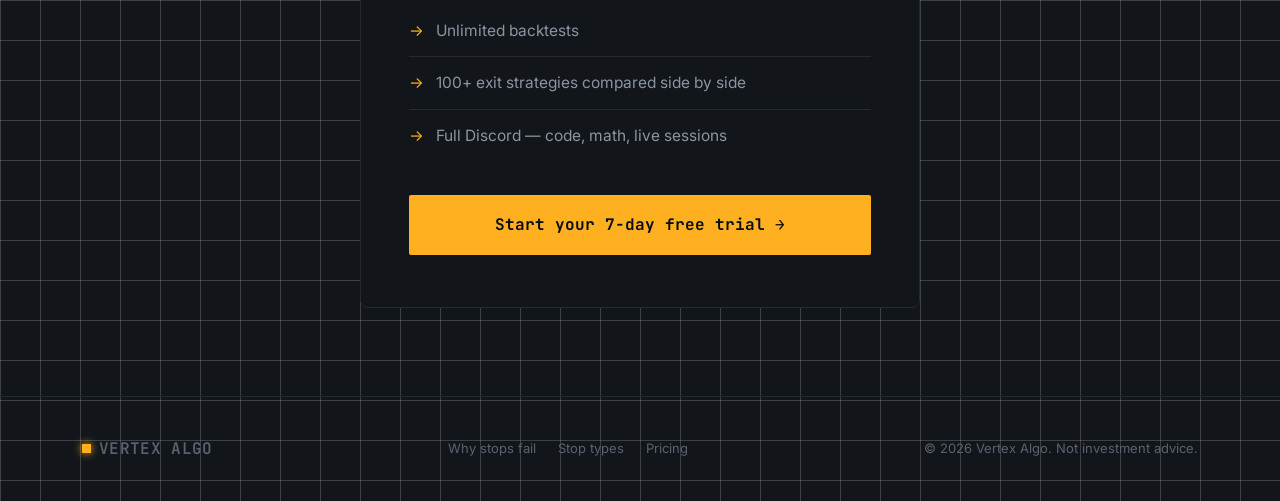
==== commit b5a920df: "Rename plan display name from Desk to Backtester Subscription Pricing card and checkout order summar" ====
--- a/index.html
+++ b/index.html
@@ -192,7 +192,7 @@
 
     <div class="pricing-grid">
       <div class="plan">
-        <div class="plan-name">Desk</div>
+        <div class="plan-name">Backtester Subscription</div>
         <div class="plan-price">$20<span>/mo</span></div>
         <ul class="plan-features">
           <li>Unlimited backtests</li>
--- a/product-page.css
+++ b/product-page.css
@@ -1,7 +1,7 @@
-@import url('https://fonts.googleapis.com/css2?family=Space+Grotesk:wght@400;500;600;700&family=JetBrains+Mono:wght@400;500;600&family=Inter:wght@400;500;600&display=swap');
+@import url('https://fonts.googleapis.com/css2?family=Space+Grotesk:wght@400;500;600;700&family=JetBrains+Mono:wght@400;500;600;700&family=Inter:wght@400;500;600&display=swap');
 
   :root{
-    --ink:#a9b1ba;
+    --ink:#0B0E11;
     --panel:#12161B;
     --panel-2:#171C22;
     --line:#232A32;
@@ -77,15 +77,16 @@
     font-size:14px;color:var(--text-dim);
     transition:color .15s ease;
   }
-  .nav-links a:hover{color:var(--panel);}
-  .nav-cta{
+  .nav-links a:hover{color:var(--text);}
+  a.nav-cta{
     font-family:var(--font-mono);
     font-size:13px;
-    color:var(--text);
+    color:var(--ink);
     background:var(--amber);
     padding:9px 18px;
     border-radius:2px;
-    font-weight:600;
+    font-weight:700;
+    -webkit-font-smoothing:auto;
     transition:filter .15s ease;
   }
   .nav-cta:hover{filter:brightness(1.1);}
@@ -153,7 +154,7 @@
     transition:all .15s ease;
     border:1px solid transparent;
   }
-  .btn-primary{background:var(--amber);color:var(--ink);}
+  .btn-primary{background:var(--amber);color:var(--ink);font-weight:700;-webkit-font-smoothing:auto;}
   .btn-primary:hover{filter:brightness(1.1);transform:translateY(-1px);}
   .btn-ghost{border-color:var(--line);color:var(--text);}
   .btn-ghost:hover{border-color:var(--text-faint);background:var(--panel);}
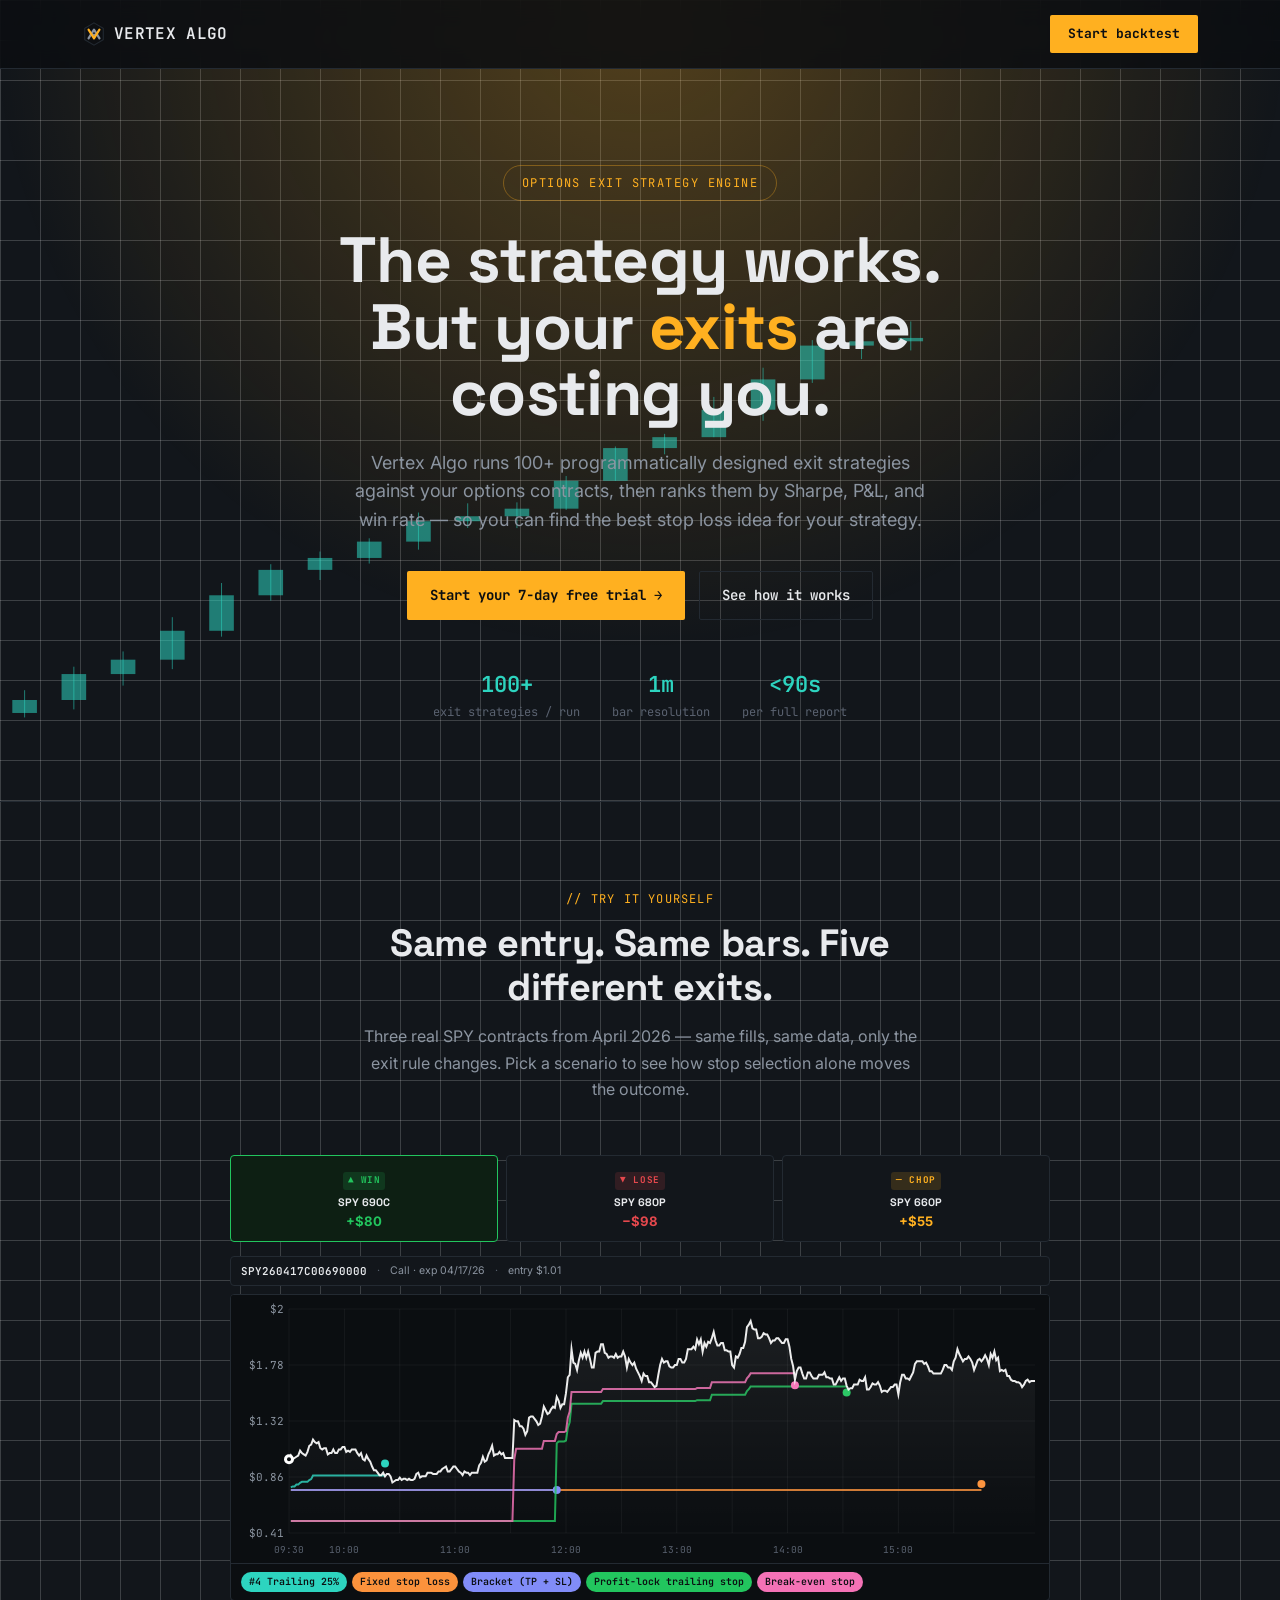
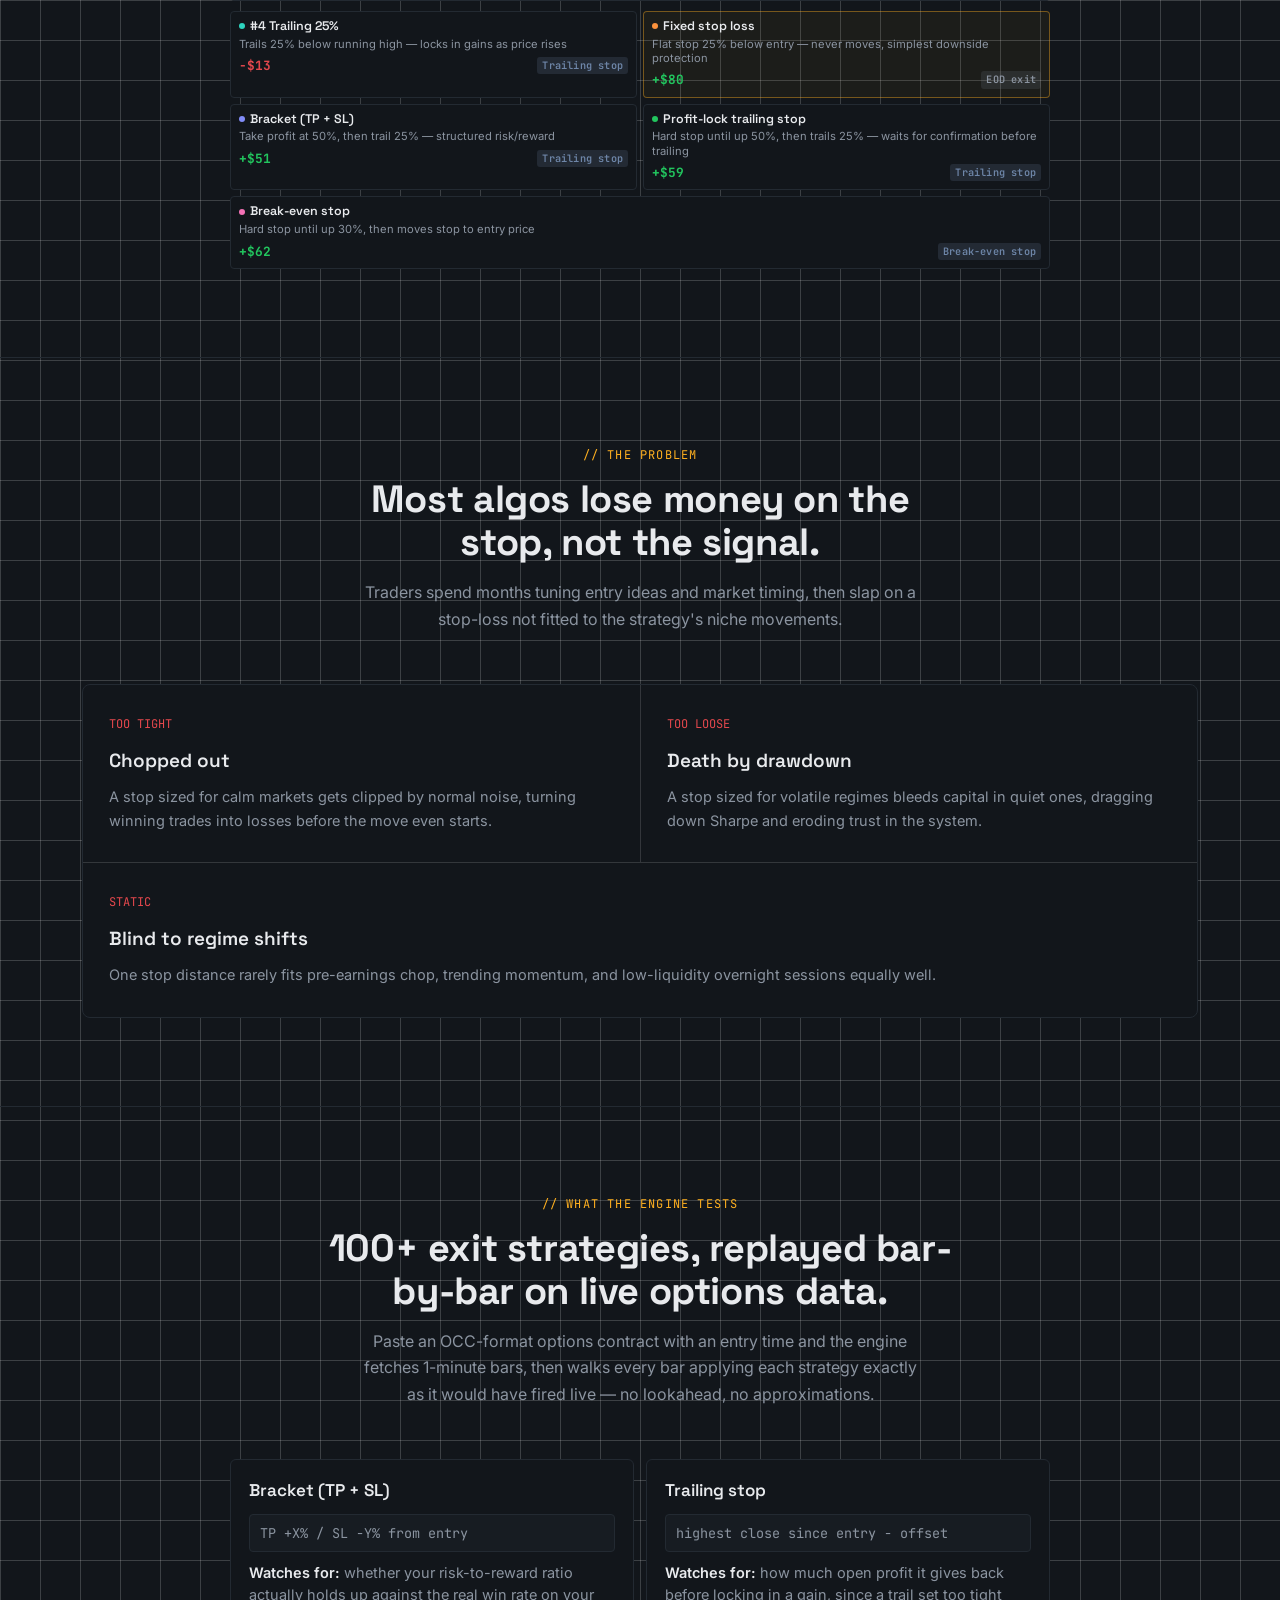
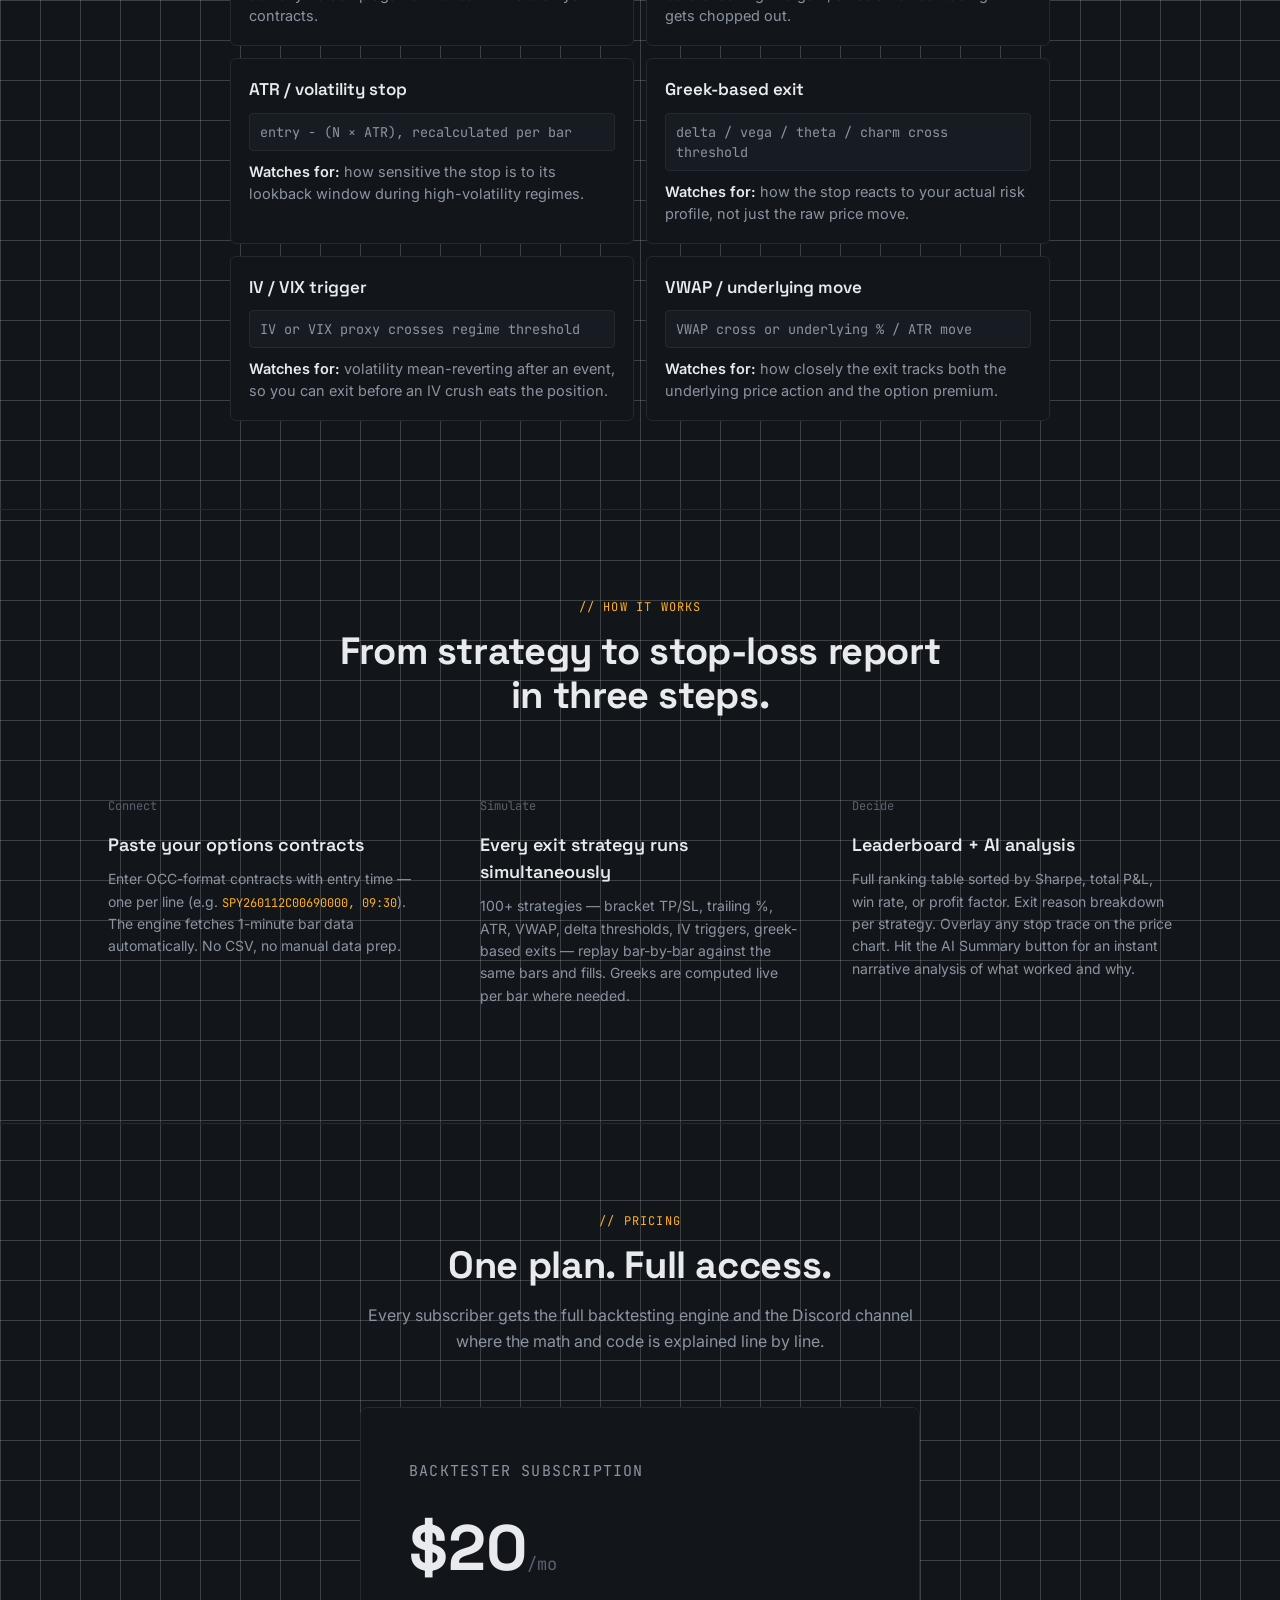
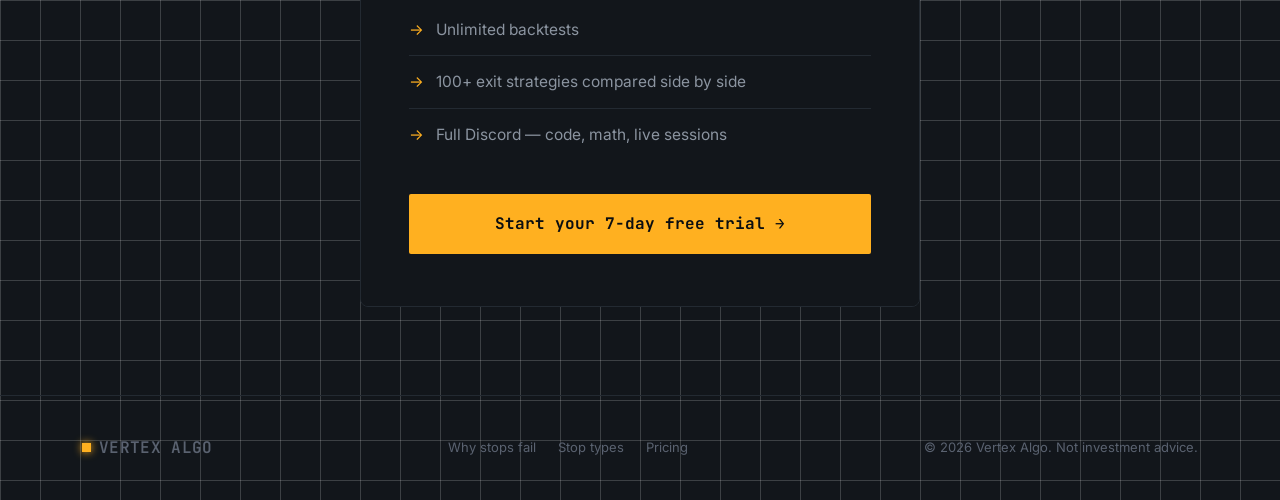
==== commit 29d05f18: "Add hero load-in sequence: grid fade-in, candlesticks print in, text follows Three-stage entrance on" ====
--- a/index.html
+++ b/index.html
@@ -31,7 +31,8 @@
 </nav>
 
 <header class="hero">
-  <div class="wrap hero-grid">
+  <canvas id="heroCandles" class="hero-candles" aria-hidden="true"></canvas>
+  <div class="wrap hero-grid hero-content">
     <div class="eyebrow">Options exit strategy engine</div>
     <h1>The strategy works.<br>But your <em>exits</em> are costing you.</h1>
     <p class="hero-sub">Vertex Algo runs 100+ programmatically designed exit strategies against your options contracts, then ranks them by Sharpe, P&L, and win rate — so you can find the best stop loss idea for your strategy.</p>
@@ -217,6 +218,7 @@
   </div>
 </footer>
 
+<script src="/hero-candles.js"></script>
 <script src="/demo.js"></script>
 <script src="/checkout.js"></script>
 </body>
--- a/product-page.css
+++ b/product-page.css
@@ -23,18 +23,31 @@
   html{scroll-behavior:smooth;background:var(--panel);}
 
   body{
-    background:var(--panel);
+    position:relative;
+    color:var(--text);
+    font-family:var(--font-body);
+    line-height:1.5;
+    -webkit-font-smoothing:antialiased;
+  }
+  /* Grid + glow lives on ::before (not body's own background) so it can
+     fade in on load without fighting body's own opaque fill — html's
+     solid panel color underneath is the fallback while this is at 0. */
+  body::before{
+    content:'';
+    position:absolute;
+    inset:0;
+    z-index:-1;
+    pointer-events:none;
     background-image:
       radial-gradient(1000px circle at 50% 0%, rgba(255,176,32,0.28), transparent 65%),
       linear-gradient(rgba(255,255,255,0.18) 1px, transparent 1px),
       linear-gradient(90deg, rgba(255,255,255,0.18) 1px, transparent 1px);
     background-repeat:no-repeat, repeat, repeat;
     background-size:auto, 40px 40px, 40px 40px;
-    color:var(--text);
-    font-family:var(--font-body);
-    line-height:1.5;
-    -webkit-font-smoothing:antialiased;
-  }
+    opacity:0;
+    animation:pageGridIn 1.3s ease-out forwards;
+  }
+  @keyframes pageGridIn{ to{opacity:1;} }
 
   @media (prefers-reduced-motion: reduce){
     *{animation-duration:0.01ms !important; animation-iteration-count:1 !important; transition-duration:0.01ms !important; scroll-behavior:auto !important;}
@@ -107,6 +120,34 @@
   .hero-grid{
     max-width:760px;
     margin:0 auto;
+  }
+  /* Decorative candlestick chart, printed in bar-by-bar by hero-candles.js
+     before the text below fades in — see .hero-content's animation-delay. */
+  .hero-candles{
+    position:absolute;
+    inset:0;
+    width:100%;
+    height:100%;
+    z-index:0;
+    pointer-events:none;
+  }
+  .hero-content{
+    position:relative;
+    z-index:1;
+  }
+  .hero-content > *{
+    opacity:0;
+    transform:translateY(14px);
+    animation:heroTextIn .7s cubic-bezier(.22,.7,.3,1) forwards;
+  }
+  .hero-content .eyebrow{animation-delay:1.5s;}
+  .hero-content h1{animation-delay:1.62s;}
+  .hero-content .hero-sub{animation-delay:1.74s;}
+  .hero-content .hero-actions{animation-delay:1.86s;}
+  .hero-content .hero-meta{animation-delay:1.98s;}
+  @keyframes heroTextIn{
+    from{opacity:0;transform:translateY(14px);}
+    to{opacity:1;transform:translateY(0);}
   }
   .eyebrow{
     font-family:var(--font-mono);
@@ -278,8 +319,6 @@
   @media(min-width:860px){.flow{grid-template-columns:repeat(3,1fr);}}
   .flow-step{
     padding:28px 26px;
-    border:1px solid var(--line);
-    margin-bottom:-1px;margin-right:-1px;
     position:relative;
   }
   .flow-step .idx{
